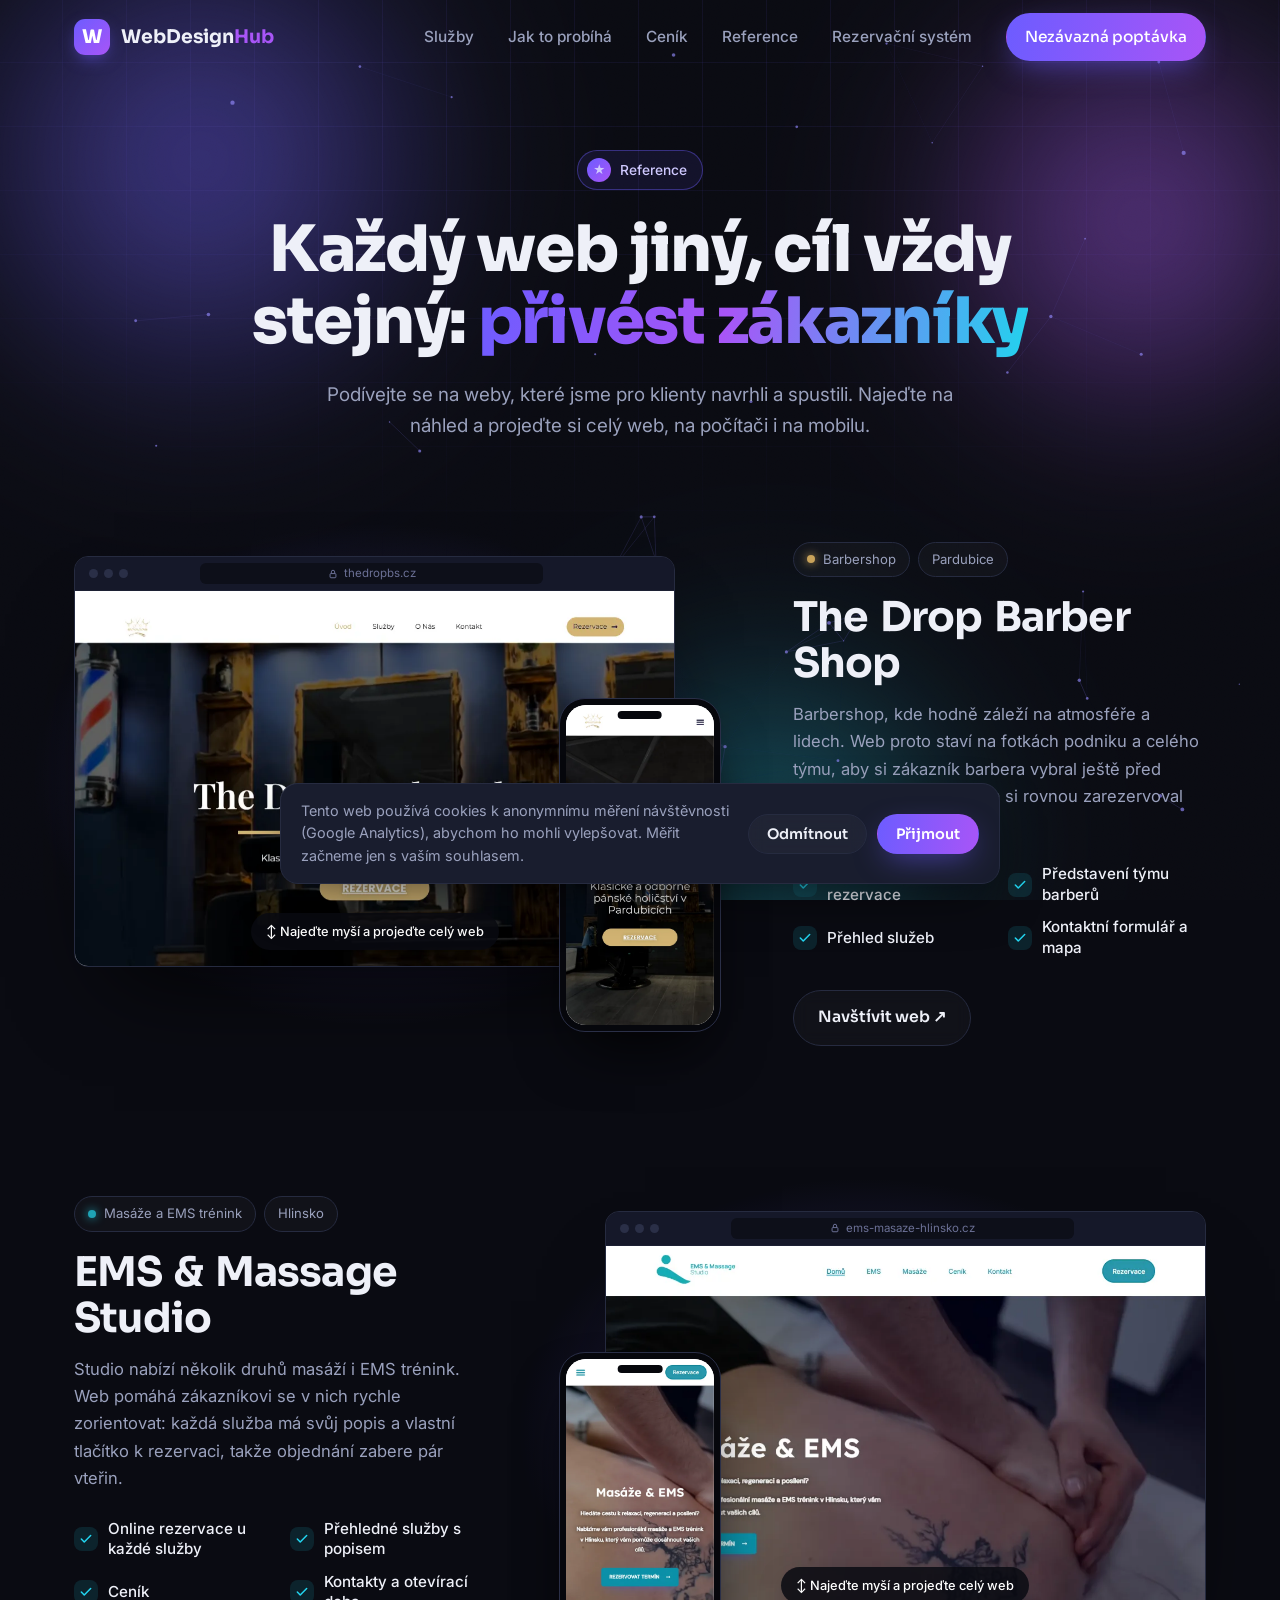
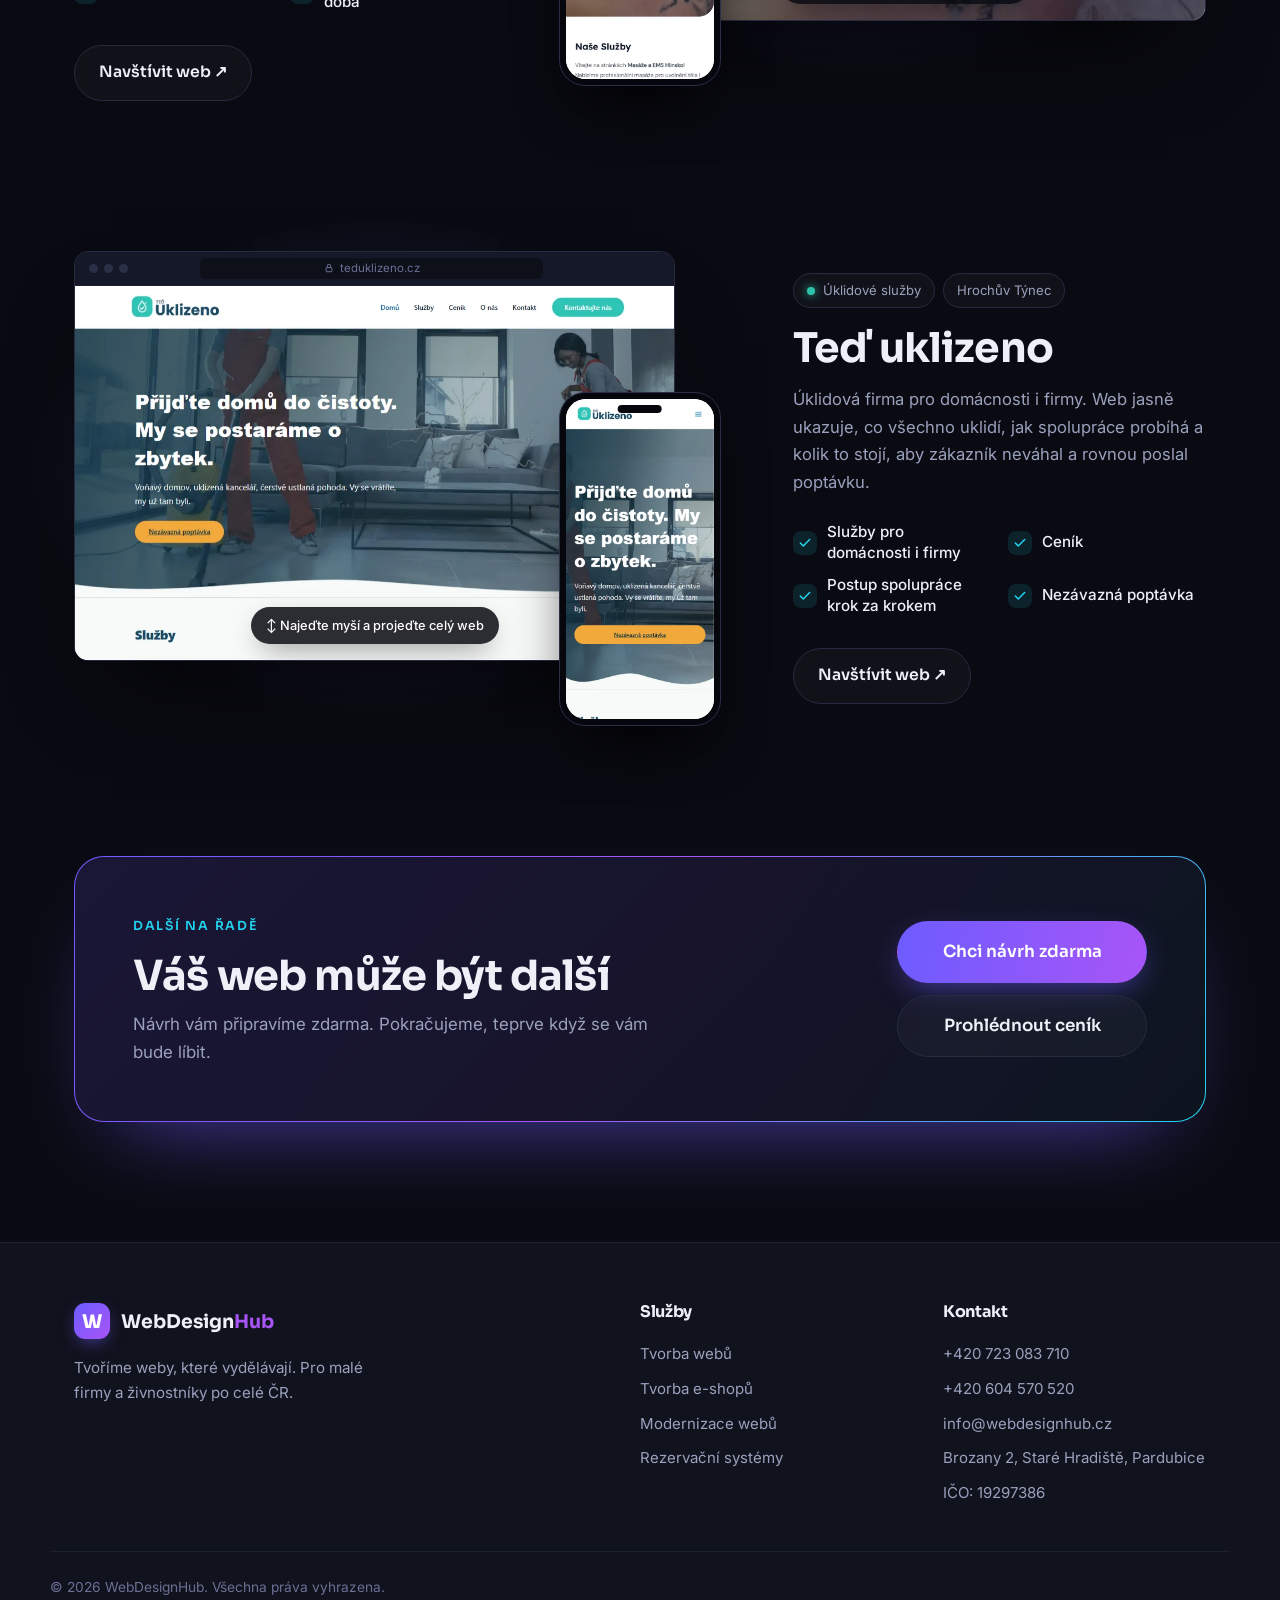
==== reference.html @ 59ace0f0 "Reference: nova podstranka s weby v ramecku notebooku a mobilu - reference.html: kazdy web v ramecku" ====
<!DOCTYPE html>
<html lang="cs">
<head>
  <meta charset="UTF-8" />
  <meta name="viewport" content="width=device-width, initial-scale=1.0" />

  <!-- Google Consent Mode v2 (výchozí: odmítnuto) + GA4 -->
  <script>
    window.dataLayer = window.dataLayer || [];
    function gtag(){dataLayer.push(arguments);}
    gtag('consent', 'default', {
      'ad_storage': 'denied',
      'ad_user_data': 'denied',
      'ad_personalization': 'denied',
      'analytics_storage': 'denied',
      'wait_for_update': 500
    });
    // obnovit dřívější souhlas z tohoto prohlížeče
    try {
      if (localStorage.getItem('wdh_consent') === 'granted') {
        gtag('consent', 'update', {
          'ad_storage': 'granted', 'ad_user_data': 'granted',
          'ad_personalization': 'granted', 'analytics_storage': 'granted'
        });
      }
    } catch (e) {}
  </script>
  <script async src="https://www.googletagmanager.com/gtag/js?id=G-8NW5BPCKP9"></script>
  <script>
    gtag('js', new Date());
    gtag('config', 'G-8NW5BPCKP9');
  </script>

  <title>Reference — weby, které jsme vytvořili | WebDesignHub</title>
  <meta name="description" content="Prohlédněte si weby, které jsme navrhli pro naše klienty: barbershop, masážní studio i úklidovou firmu. Projeďte si každý web celý, na počítači i na mobilu." />
  <link rel="canonical" href="https://webdesignhub.cz/reference.html" />
  <meta name="robots" content="index, follow, max-image-preview:large, max-snippet:-1" />
  <meta name="author" content="WebDesignHub" />
  <meta name="theme-color" content="#6d5cff" />

  <!-- Open Graph -->
  <meta property="og:type" content="website" />
  <meta property="og:locale" content="cs_CZ" />
  <meta property="og:site_name" content="WebDesignHub" />
  <meta property="og:title" content="Reference WebDesignHub — weby, které přivádějí zákazníky" />
  <meta property="og:description" content="Prohlédněte si weby, které jsme navrhli pro naše klienty. Každý web jiný, cíl vždy stejný: přivést zákazníky." />
  <meta property="og:url" content="https://webdesignhub.cz/reference.html" />
  <meta property="og:image" content="https://webdesignhub.cz/og-image.jpg" />
  <meta property="og:image:width" content="1200" />
  <meta property="og:image:height" content="630" />
  <meta property="og:image:alt" content="WebDesignHub — reference" />

  <!-- Twitter/X card -->
  <meta name="twitter:card" content="summary_large_image" />
  <meta name="twitter:title" content="Reference WebDesignHub — weby, které přivádějí zákazníky" />
  <meta name="twitter:description" content="Prohlédněte si weby, které jsme navrhli pro naše klienty." />
  <meta name="twitter:image" content="https://webdesignhub.cz/og-image.jpg" />

  <link rel="icon" href="favicon.ico" sizes="any" />
  <link rel="icon" href="favicon.svg" type="image/svg+xml" />
  <link rel="icon" type="image/png" sizes="48x48" href="favicon-48.png" />
  <link rel="icon" type="image/png" sizes="96x96" href="favicon-96.png" />
  <link rel="apple-touch-icon" href="apple-touch-icon.png" />
  <link rel="preconnect" href="https://fonts.googleapis.com" />
  <link rel="preconnect" href="https://fonts.gstatic.com" crossorigin />
  <link href="https://fonts.googleapis.com/css2?family=Sora:wght@400;500;600;700;800&family=Inter:wght@400;500;600&display=swap" rel="stylesheet" />
  <link rel="stylesheet" href="assets/style.css?v=auto" />
  <link rel="stylesheet" href="assets/reference.css?v=auto" />

  <!-- Strukturovaná data: drobečky -->
  <script type="application/ld+json">
  {
    "@context": "https://schema.org",
    "@type": "BreadcrumbList",
    "itemListElement": [
      { "@type": "ListItem", "position": 1, "name": "Úvod", "item": "https://webdesignhub.cz/" },
      { "@type": "ListItem", "position": 2, "name": "Reference", "item": "https://webdesignhub.cz/reference.html" }
    ]
  }
  </script>
</head>
<body>

  <!-- ===== Animated background ===== -->
  <div class="bg" aria-hidden="true">
    <div class="bg__grid"></div>
    <div class="bg__aurora bg__aurora--1"></div>
    <div class="bg__aurora bg__aurora--2"></div>
    <div class="bg__aurora bg__aurora--3"></div>
    <canvas class="bg__canvas" id="fx"></canvas>
    <div class="bg__noise"></div>
    <div class="bg__spot" id="spot"></div>
  </div>

  <!-- ===== Navigation ===== -->
  <header class="nav" id="nav">
    <div class="container nav__inner">
      <a href="index.html" class="brand">
        <span class="brand__mark">W</span>
        <span class="brand__text">WebDesign<strong>Hub</strong></span>
      </a>
      <nav class="nav__links" id="navLinks">
        <a href="index.html#sluzby">Služby</a>
        <a href="index.html#proces">Jak to probíhá</a>
        <a href="index.html#cenik">Ceník</a>
        <a href="reference.html" aria-current="page">Reference</a>
        <a href="rezervace.html">Rezervační systém</a>
        <a href="index.html#kontakt" class="btn btn--sm btn--primary">Nezávazná poptávka</a>
      </nav>
      <button class="nav__toggle" id="navToggle" aria-label="Menu">
        <span></span><span></span><span></span>
      </button>
    </div>
  </header>

  <!-- ===== Hero ===== -->
  <section class="rf-hero" id="top">
    <div class="container">
      <span class="rf-badge reveal"><span class="rf-badge__ico">★</span> Reference</span>
      <h1 class="reveal">Každý web jiný, cíl vždy stejný: <span class="grad">přivést zákazníky</span></h1>
      <p class="rf-hero__lead reveal">
        Podívejte se na weby, které jsme pro klienty navrhli a spustili. Najeďte na náhled
        a projeďte si celý web, na počítači i na mobilu.
      </p>
    </div>
  </section>

  <!-- ===== Projekty ===== -->
  <div class="container rf-projects">

    <article class="rf-project" id="thedrop" style="--tone:#c9a35a">
      <div class="rf-device reveal">
        <div class="rf-browser">
          <div class="rf-bar" aria-hidden="true"><span class="rf-bar__dots"><i></i><i></i><i></i></span><span class="rf-url"><svg viewBox="0 0 24 24"><rect x="5" y="11" width="14" height="10" rx="2"/><path d="M8 11V7a4 4 0 0 1 8 0v4"/></svg>thedropbs.cz</span><span class="rf-bar__end"></span></div>
          <div class="rf-screen">
            <img src="assets/img/ref/thedrop-desktop.webp" alt="Web The Drop Barber Shop na počítači" width="1080" height="4016" loading="lazy" />
            <span class="rf-hint">↕ Najeďte myší a projeďte celý web</span>
          </div>
        </div>
        <div class="rf-phone">
          <div class="rf-screen"><img src="assets/img/ref/thedrop-mobile.webp" alt="Web The Drop Barber Shop na mobilu" width="488" height="11610" loading="lazy" /></div>
        </div>
      </div>
      <div class="rf-project__text reveal">
        <div class="rf-meta"><span class="rf-tag"><i></i> Barbershop</span><span class="rf-tag">Pardubice</span></div>
        <h2>The Drop Barber Shop</h2>
        <p class="rf-project__desc">Barbershop, kde hodně záleží na atmosféře a lidech. Web proto staví na fotkách podniku a celého týmu, aby si zákazník barbera vybral ještě před návštěvou a jedním klikem si rovnou zarezervoval termín.</p>
        <ul class="rf-feats">
          <li><svg viewBox="0 0 24 24"><path d="M20 6 9 17l-5-5"/></svg> Napojení na online rezervace</li>
          <li><svg viewBox="0 0 24 24"><path d="M20 6 9 17l-5-5"/></svg> Představení týmu barberů</li>
          <li><svg viewBox="0 0 24 24"><path d="M20 6 9 17l-5-5"/></svg> Přehled služeb</li>
          <li><svg viewBox="0 0 24 24"><path d="M20 6 9 17l-5-5"/></svg> Kontaktní formulář a mapa</li>
        </ul>
        <a href="https://thedropbs.cz" target="_blank" rel="noopener" class="btn btn--ghost">Navštívit web ↗</a>
      </div>
    </article>

    <article class="rf-project rf-project--flip" id="ems" style="--tone:#1fa3b5">
      <div class="rf-device reveal">
        <div class="rf-browser">
          <div class="rf-bar" aria-hidden="true"><span class="rf-bar__dots"><i></i><i></i><i></i></span><span class="rf-url"><svg viewBox="0 0 24 24"><rect x="5" y="11" width="14" height="10" rx="2"/><path d="M8 11V7a4 4 0 0 1 8 0v4"/></svg>ems-masaze-hlinsko.cz</span><span class="rf-bar__end"></span></div>
          <div class="rf-screen">
            <img src="assets/img/ref/ems-desktop.webp" alt="Web EMS &amp; Massage Studio na počítači" width="1080" height="3689" loading="lazy" />
            <span class="rf-hint">↕ Najeďte myší a projeďte celý web</span>
          </div>
        </div>
        <div class="rf-phone">
          <div class="rf-screen"><img src="assets/img/ref/ems-mobile.webp" alt="Web EMS &amp; Massage Studio na mobilu" width="488" height="9295" loading="lazy" /></div>
        </div>
      </div>
      <div class="rf-project__text reveal">
        <div class="rf-meta"><span class="rf-tag"><i></i> Masáže a EMS trénink</span><span class="rf-tag">Hlinsko</span></div>
        <h2>EMS &amp; Massage Studio</h2>
        <p class="rf-project__desc">Studio nabízí několik druhů masáží i EMS trénink. Web pomáhá zákazníkovi se v nich rychle zorientovat: každá služba má svůj popis a vlastní tlačítko k rezervaci, takže objednání zabere pár vteřin.</p>
        <ul class="rf-feats">
          <li><svg viewBox="0 0 24 24"><path d="M20 6 9 17l-5-5"/></svg> Online rezervace u každé služby</li>
          <li><svg viewBox="0 0 24 24"><path d="M20 6 9 17l-5-5"/></svg> Přehledné služby s popisem</li>
          <li><svg viewBox="0 0 24 24"><path d="M20 6 9 17l-5-5"/></svg> Ceník</li>
          <li><svg viewBox="0 0 24 24"><path d="M20 6 9 17l-5-5"/></svg> Kontakty a otevírací doba</li>
        </ul>
        <a href="https://ems-masaze-hlinsko.cz" target="_blank" rel="noopener" class="btn btn--ghost">Navštívit web ↗</a>
      </div>
    </article>

    <article class="rf-project" id="teduklizeno" style="--tone:#2cc4a8">
      <div class="rf-device reveal">
        <div class="rf-browser">
          <div class="rf-bar" aria-hidden="true"><span class="rf-bar__dots"><i></i><i></i><i></i></span><span class="rf-url"><svg viewBox="0 0 24 24"><rect x="5" y="11" width="14" height="10" rx="2"/><path d="M8 11V7a4 4 0 0 1 8 0v4"/></svg>teduklizeno.cz</span><span class="rf-bar__end"></span></div>
          <div class="rf-screen">
            <img src="assets/img/ref/teduklizeno-desktop.webp" alt="Web Teď uklizeno na počítači" width="1080" height="2074" loading="lazy" />
            <span class="rf-hint">↕ Najeďte myší a projeďte celý web</span>
          </div>
        </div>
        <div class="rf-phone">
          <div class="rf-screen"><img src="assets/img/ref/teduklizeno-mobile.webp" alt="Web Teď uklizeno na mobilu" width="488" height="5638" loading="lazy" /></div>
        </div>
      </div>
      <div class="rf-project__text reveal">
        <div class="rf-meta"><span class="rf-tag"><i></i> Úklidové služby</span><span class="rf-tag">Hrochův Týnec</span></div>
        <h2>Teď uklizeno</h2>
        <p class="rf-project__desc">Úklidová firma pro domácnosti i firmy. Web jasně ukazuje, co všechno uklidí, jak spolupráce probíhá a kolik to stojí, aby zákazník neváhal a rovnou poslal poptávku.</p>
        <ul class="rf-feats">
          <li><svg viewBox="0 0 24 24"><path d="M20 6 9 17l-5-5"/></svg> Služby pro domácnosti i firmy</li>
          <li><svg viewBox="0 0 24 24"><path d="M20 6 9 17l-5-5"/></svg> Ceník</li>
          <li><svg viewBox="0 0 24 24"><path d="M20 6 9 17l-5-5"/></svg> Postup spolupráce krok za krokem</li>
          <li><svg viewBox="0 0 24 24"><path d="M20 6 9 17l-5-5"/></svg> Nezávazná poptávka</li>
        </ul>
        <a href="https://teduklizeno.cz" target="_blank" rel="noopener" class="btn btn--ghost">Navštívit web ↗</a>
      </div>
    </article>

  </div>

  <!-- ===== Závěrečná výzva ===== -->
  <section class="rf-cta" id="kontakt">
    <div class="container">
      <div class="rf-cta__box reveal">
        <div>
          <span class="eyebrow">Další na řadě</span>
          <h2>Váš web může být další</h2>
          <p>Návrh vám připravíme zdarma. Pokračujeme, teprve když se vám bude líbit.</p>
        </div>
        <div class="rf-cta__btns">
          <a href="index.html#kontakt" class="btn btn--primary btn--lg">Chci návrh zdarma</a>
          <a href="index.html#cenik" class="btn btn--ghost btn--lg">Prohlédnout ceník</a>
        </div>
      </div>
    </div>
  </section>

  <!-- ===== Footer ===== -->
  <footer class="footer">
    <div class="container footer__inner">
      <div class="footer__brand">
        <a href="index.html" class="brand"><span class="brand__mark">W</span><span class="brand__text">WebDesign<strong>Hub</strong></span></a>
        <p>Tvoříme weby, které vydělávají. Pro malé firmy a živnostníky po celé ČR.</p>
      </div>
      <div class="footer__col">
        <h4>Služby</h4>
        <a href="index.html#sluzby">Tvorba webů</a>
        <a href="index.html#sluzby">Tvorba e-shopů</a>
        <a href="index.html#sluzby">Modernizace webů</a>
        <a href="rezervace.html">Rezervační systémy</a>
      </div>
      <div class="footer__col">
        <h4>Kontakt</h4>
        <a href="tel:+420723083710">+420 723 083 710</a>
        <a href="tel:+420604570520">+420 604 570 520</a>
        <a href="mailto:info@webdesignhub.cz">info@webdesignhub.cz</a>
        <a>Brozany 2, Staré Hradiště, Pardubice</a>
        <a>IČO: 19297386</a>
      </div>
    </div>
    <div class="container footer__bottom">
      <p>© <span id="year">2026</span> WebDesignHub. Všechna práva vyhrazena.</p>
    </div>
  </footer>

  <!-- ===== Cookie lišta (souhlas s měřením) ===== -->
  <div class="cookie" id="cookie" role="dialog" aria-label="Souhlas s cookies" hidden>
    <p class="cookie__text">Tento web používá cookies k anonymnímu měření návštěvnosti (Google Analytics), abychom ho mohli vylepšovat. Měřit začneme jen s vaším souhlasem.</p>
    <div class="cookie__btns">
      <button type="button" class="btn btn--ghost btn--sm" id="cookieDecline">Odmítnout</button>
      <button type="button" class="btn btn--primary btn--sm" id="cookieAccept">Přijmout</button>
    </div>
  </div>

  <script src="assets/main.js?v=auto"></script>
  <script src="assets/reference.js?v=auto"></script>
</body>
</html>
---- assets/style.css ----
/* ===== Design tokens ===== */
:root{
  --bg:        #0a0b12;
  --bg-2:      #10121d;
  --surface:   #14172480;
  --surface-2: #191d2e;
  --line:      #262b40;
  --line-soft: #1c2033;
  --text:      #eef0f8;
  --muted:     #9aa1bd;
  --faint:     #6b7095;
  --brand:     #6d5cff;
  --brand-2:   #a855f7;
  --accent:    #22d3ee;
  --glow:      #6d5cff;
  --radius:    18px;
  --radius-lg: 26px;
  --maxw:      1180px;
  --ease:      cubic-bezier(.22,.61,.36,1);
}

*,*::before,*::after{ box-sizing:border-box; margin:0; padding:0; }

html{ scroll-behavior:smooth; -webkit-text-size-adjust:100%; }

body{
  font-family:'Inter',system-ui,sans-serif;
  background:var(--bg);
  color:var(--text);
  line-height:1.65;
  overflow-x:hidden;
  -webkit-font-smoothing:antialiased;
}

/* ===== Animated background system ===== */
/* isolate + own GPU layer so scrolling content never forces the fixed bg
   (with its blends/blurs) to repaint — this is what keeps scroll smooth */
.bg{ position:fixed; inset:0; z-index:-1; overflow:hidden; pointer-events:none; background:var(--bg);
  isolation:isolate; transform:translateZ(0); will-change:transform; contain:strict; }
.bg > *{ position:absolute; }

/* perspective grid */
.bg__grid{
  inset:-2px;
  background-image:
    linear-gradient(rgba(109,92,255,.08) 1px, transparent 1px),
    linear-gradient(90deg, rgba(109,92,255,.08) 1px, transparent 1px);
  background-size:64px 64px;
  -webkit-mask-image:radial-gradient(120% 90% at 50% 0%, #000 20%, transparent 72%);
  mask-image:radial-gradient(120% 90% at 50% 0%, #000 20%, transparent 72%);
  /* mřížka staticky kvůli výkonu (animace background-position sekala) */
}
@keyframes gridPan{ to{ background-position:64px 64px, 64px 64px; } }

/* drifting aurora blobs */
.bg__aurora{ border-radius:50%; filter:blur(70px); opacity:.55; mix-blend-mode:screen; will-change:transform; }
.bg__aurora--1{ width:640px; height:640px; top:-160px; left:-120px;
  background:radial-gradient(circle, #6d5cff, transparent 65%); }
.bg__aurora--2{ width:560px; height:560px; top:-60px; right:-140px;
  background:radial-gradient(circle, #a855f7, transparent 65%); }
.bg__aurora--3{ width:520px; height:520px; bottom:-200px; left:40%;
  background:radial-gradient(circle, #22d3ee, transparent 65%); opacity:.4; }
@keyframes drift1{ 50%{ transform:translate(140px,90px) scale(1.15); } }
@keyframes drift2{ 50%{ transform:translate(-120px,120px) scale(1.1); } }
@keyframes drift3{ 50%{ transform:translate(80px,-90px) scale(1.2); } }

/* particle canvas */
.bg__canvas{ inset:0; width:100%; height:100%; opacity:.9; }

/* film grain */
.bg__noise{ inset:0; opacity:.04; mix-blend-mode:overlay;
  background-image:url("data:image/svg+xml,%3Csvg xmlns='http://www.w3.org/2000/svg' width='140' height='140'%3E%3Cfilter id='n'%3E%3CfeTurbulence type='fractalNoise' baseFrequency='.85' numOctaves='2'/%3E%3C/filter%3E%3Crect width='100%25' height='100%25' filter='url(%23n)'/%3E%3C/svg%3E"); }

/* cursor spotlight */
.bg__spot{ top:0; left:0; width:520px; height:520px; margin:-260px 0 0 -260px; border-radius:50%;
  background:radial-gradient(circle, rgba(109,92,255,.16), transparent 60%);
  transform:translate(-100vw,-100vh); transition:opacity .4s; opacity:0; }

.container{ width:100%; max-width:var(--maxw); margin-inline:auto; padding-inline:24px; }

h1,h2,h3,h4{ font-family:'Sora',sans-serif; line-height:1.12; letter-spacing:-.02em; font-weight:700; }

a{ color:inherit; text-decoration:none; }

.grad{
  background:linear-gradient(100deg,var(--brand) 0%,var(--brand-2) 45%,var(--accent) 100%);
  -webkit-background-clip:text; background-clip:text; color:transparent;
}

.eyebrow{
  display:inline-block; font-family:'Sora',sans-serif; font-weight:600;
  font-size:.78rem; letter-spacing:.14em; text-transform:uppercase;
  color:var(--accent); margin-bottom:16px;
}

/* ===== Buttons ===== */
.btn{
  --pad:14px 24px;
  display:inline-flex; align-items:center; justify-content:center; gap:8px;
  font-family:'Sora',sans-serif; font-weight:600; font-size:.98rem;
  padding:var(--pad); border-radius:999px; border:1px solid transparent;
  cursor:pointer; transition:transform .25s var(--ease), box-shadow .25s var(--ease), background .25s, border-color .25s;
  white-space:nowrap;
}
.btn--sm{ --pad:10px 18px; font-size:.9rem; }
.btn--lg{ --pad:16px 30px; font-size:1.05rem; }
.btn--block{ display:flex; width:100%; }
.btn--primary{
  color:#fff;
  background:linear-gradient(100deg,var(--brand),var(--brand-2));
  box-shadow:0 10px 30px -8px rgba(109,92,255,.6);
}
.btn--primary:hover{ transform:translateY(-2px); box-shadow:0 16px 40px -8px rgba(109,92,255,.75); }
.btn--ghost{
  color:var(--text); background:rgba(255,255,255,.03); border-color:var(--line);
  backdrop-filter:blur(8px);
}
.btn--ghost:hover{ border-color:var(--brand); transform:translateY(-2px); background:rgba(109,92,255,.08); }

/* ===== Navigation ===== */
.nav{
  position:fixed; inset:0 0 auto 0; z-index:50;
  transition:background .3s, border-color .3s, backdrop-filter .3s;
  border-bottom:1px solid transparent;
}
.nav.is-scrolled{
  background:rgba(10,11,18,.72);
  backdrop-filter:blur(14px) saturate(140%);
  border-bottom-color:var(--line-soft);
}
.nav__inner{ display:flex; align-items:center; justify-content:space-between; height:74px; }
.brand{ display:flex; align-items:center; gap:11px; font-family:'Sora',sans-serif; font-weight:700; font-size:1.18rem; }
.brand__mark{
  display:grid; place-items:center; width:36px; height:36px; border-radius:11px;
  background:linear-gradient(135deg,var(--brand),var(--brand-2));
  color:#fff; font-weight:800; box-shadow:0 6px 18px -6px rgba(109,92,255,.8);
}
.brand__text strong{ color:var(--brand-2); }
.nav__links{ display:flex; align-items:center; gap:34px; }
.nav__links a{ font-size:.96rem; color:var(--muted); font-weight:500; transition:color .2s; }
.nav__links a:hover{ color:var(--text); }
.nav__links a.btn{ color:#fff; }
.nav__toggle{ display:none; flex-direction:column; gap:5px; background:none; border:0; cursor:pointer; padding:8px; }
.nav__toggle span{ width:26px; height:2px; background:var(--text); border-radius:2px; transition:.3s; }

/* ===== Hero ===== */
.hero{ position:relative; padding:150px 0 60px; overflow:hidden; }
.hero__glow{
  position:absolute; top:-20%; left:50%; translate:-50% 0;
  width:900px; height:600px; pointer-events:none;
  background:radial-gradient(circle,rgba(109,92,255,.28),transparent 62%);
  filter:blur(20px);
}
/* hero background photo */
.hero__photo{ position:absolute; inset:0; z-index:0; pointer-events:none;
  background:
    radial-gradient(100% 82% at 50% 22%, rgba(10,11,18,.32), transparent 68%),
    linear-gradient(180deg, rgba(10,11,18,.5) 0%, rgba(10,11,18,.72) 55%, var(--bg) 100%),
    url('img/abstract1.jpg') center/cover no-repeat;
  -webkit-mask-image:linear-gradient(180deg,#000 78%,transparent 100%);
  mask-image:linear-gradient(180deg,#000 78%,transparent 100%);
}

.hero__inner{ position:relative; text-align:center; max-width:900px; z-index:2; will-change:transform; }

/* floating geometric shapes */
.hero__shapes{ position:absolute; inset:0; z-index:1; pointer-events:none; }
.shape{ position:absolute; display:block; will-change:transform; }
.shape--ring{ top:20%; left:9%; width:120px; height:120px; border-radius:50%; border:1.5px solid rgba(109,92,255,.5); box-shadow:0 0 40px rgba(109,92,255,.25) inset; animation:float 9s ease-in-out infinite; }
.shape--orb{ top:60%; left:15%; width:74px; height:74px; border-radius:50%; background:linear-gradient(135deg,#6d5cff,#a855f7); box-shadow:0 20px 50px -10px rgba(109,92,255,.7); animation:float 11s ease-in-out infinite reverse; }
.shape--tri{ top:24%; right:11%; width:0; height:0; border-left:34px solid transparent; border-right:34px solid transparent; border-bottom:58px solid rgba(34,211,238,.4); filter:drop-shadow(0 10px 24px rgba(34,211,238,.35)); animation:spin 18s linear infinite; }
.shape--dot{ top:68%; right:16%; width:16px; height:16px; border-radius:50%; background:#22d3ee; box-shadow:0 0 24px 4px rgba(34,211,238,.7); animation:float 7s ease-in-out infinite; }
.shape--blur{ top:14%; right:30%; width:150px; height:150px; border-radius:42% 58% 63% 37% / 43% 38% 62% 57%; background:linear-gradient(135deg,rgba(168,85,247,.5),rgba(34,211,238,.35)); filter:blur(6px); animation:morph 16s ease-in-out infinite; }
@keyframes float{ 50%{ transform:translateY(-30px); } }
@keyframes spin{ to{ transform:rotate(360deg); } }
@keyframes morph{
  0%,100%{ border-radius:42% 58% 63% 37% / 43% 38% 62% 57%; transform:translateY(0) rotate(0); }
  50%{ border-radius:63% 37% 38% 62% / 58% 63% 37% 42%; transform:translateY(-24px) rotate(20deg); }
}
.hero__badge{
  display:inline-flex; align-items:center; gap:9px;
  padding:8px 16px; border-radius:999px; border:1px solid var(--line);
  background:rgba(255,255,255,.03); font-size:.86rem; color:var(--muted); margin-bottom:28px;
}
.hero__badge .dot{ width:8px; height:8px; border-radius:50%; background:#22d3ee; box-shadow:0 0 0 0 rgba(34,211,238,.6); animation:pulse 2s infinite; }
@keyframes pulse{ 70%{ box-shadow:0 0 0 8px rgba(34,211,238,0);} 100%{box-shadow:0 0 0 0 rgba(34,211,238,0);} }
.hero__title{ font-size:clamp(2.3rem,5.4vw,4.2rem); font-weight:800; margin-bottom:24px; }
.hero__lead{ font-size:clamp(1.05rem,1.6vw,1.28rem); color:var(--muted); max-width:640px; margin:0 auto 36px; }
.hero__cta{ display:flex; gap:14px; justify-content:center; flex-wrap:wrap; margin-bottom:34px; }
.hero__points{ display:flex; gap:26px; justify-content:center; flex-wrap:wrap; list-style:none; }
.hero__points li{ display:flex; align-items:center; gap:9px; color:var(--muted); font-size:.96rem; }
.hero__points svg{ width:19px; height:19px; fill:none; stroke:#22d3ee; stroke-width:2.4; stroke-linecap:round; stroke-linejoin:round; }

/* marquee */
.marquee{ margin-top:66px; border-block:1px solid var(--line-soft); overflow:hidden; padding:16px 0; -webkit-mask-image:linear-gradient(90deg,transparent,#000 10%,#000 90%,transparent); mask-image:linear-gradient(90deg,transparent,#000 10%,#000 90%,transparent); }
.marquee__track{ display:flex; width:max-content; animation:scroll 100s linear infinite; }
.marquee__track span{ font-family:'Sora',sans-serif; font-weight:600; font-size:1.15rem; color:var(--faint); margin-right:34px; }
.marquee__track span:nth-child(even){ color:var(--brand-2); }
@keyframes scroll{ to{ transform:translateX(-50%);} }

/* ===== Stats ===== */
.stats{ padding:56px 0; }
.stats__grid{ display:grid; grid-template-columns:repeat(4,1fr); gap:22px; }
.stat{ position:relative; text-align:center; padding:32px 18px 28px; border:1px solid var(--line); border-radius:var(--radius); background:linear-gradient(180deg, rgba(109,92,255,.07), rgba(20,23,36,.45)); overflow:hidden; transition:transform .35s var(--ease), border-color .35s, box-shadow .35s; }
.stat::before{ content:""; position:absolute; inset:0 0 auto 0; height:4px; background:linear-gradient(90deg, var(--brand), var(--brand-2), var(--accent)); box-shadow:0 0 16px rgba(109,92,255,.55); }
.stat:hover{ transform:translateY(-5px); border-color:rgba(109,92,255,.5); box-shadow:0 22px 45px -24px rgba(109,92,255,.6); }
.stat__num{ font-family:'Sora',sans-serif; font-weight:800; font-size:clamp(2rem,3.4vw,2.8rem); line-height:1.08; white-space:nowrap; background:linear-gradient(120deg,#fff,#b9c0e8); -webkit-background-clip:text; background-clip:text; color:transparent; }
.stat__num--word{ font-size:clamp(1.4rem,2.4vw,2.1rem); white-space:nowrap; }
.stat p{ color:var(--text); font-weight:500; font-size:.95rem; margin-top:8px; }

/* ===== Sections ===== */
.section{ padding:100px 0; }
.section--alt{ background:linear-gradient(180deg,var(--bg-2),transparent 40%); border-block:1px solid var(--line-soft); }

/* subtle code-photo texture behind the process section */
#proces{ position:relative; overflow:hidden; }
#proces > .container{ position:relative; z-index:1; }
#proces::before{ content:""; position:absolute; inset:0; z-index:0;
  background:
    linear-gradient(180deg, rgba(10,11,18,.93) 0%, rgba(16,18,29,.88) 50%, rgba(10,11,18,.95) 100%),
    url('img/desk3.jpg') center/cover no-repeat;
  -webkit-mask-image:linear-gradient(180deg,transparent,#000 18%,#000 82%,transparent);
  mask-image:linear-gradient(180deg,transparent,#000 18%,#000 82%,transparent);
}
.section__head{ max-width:660px; margin:0 auto 60px; text-align:center; }
.section__head h2{ font-size:clamp(1.9rem,3.6vw,2.9rem); margin-bottom:16px; }
.section__sub{ color:var(--muted); font-size:1.08rem; }

/* ===== Services cards ===== */
.cards{ display:grid; grid-template-columns:repeat(3,1fr); gap:22px; }
.card{
  position:relative; padding:34px 28px; border-radius:var(--radius);
  border:1px solid var(--line); background:rgba(20,23,36,.9);
  overflow:hidden;
  transition:transform .35s var(--ease), border-color .35s;
}
.card::after{ content:""; position:absolute; inset:0; border-radius:inherit; padding:1px; background:linear-gradient(130deg,var(--brand),transparent 40%); -webkit-mask:linear-gradient(#000 0 0) content-box,linear-gradient(#000 0 0); -webkit-mask-composite:xor; mask-composite:exclude; opacity:0; transition:opacity .35s; }
.card:hover{ transform:translateY(-6px); border-color:transparent; }
.card:hover::after{ opacity:1; }
.card__icon{ width:56px; height:56px; display:grid; place-items:center; font-size:1.7rem; border-radius:14px; background:linear-gradient(135deg,rgba(109,92,255,.18),rgba(168,85,247,.12)); border:1px solid var(--line); margin-bottom:20px; }
.card h3{ font-size:1.25rem; margin-bottom:10px; }
.card p{ color:var(--muted); font-size:.98rem; }

/* ===== Process steps ===== */
.steps{ display:grid; grid-template-columns:repeat(4,1fr); gap:22px; counter-reset:step; }
.step{ position:relative; padding:32px 24px; border-radius:var(--radius); border:1px solid var(--line-soft); background:var(--surface); }
.step__n{ font-family:'Sora',sans-serif; font-weight:800; font-size:2.6rem; background:linear-gradient(120deg,var(--brand),var(--brand-2)); -webkit-background-clip:text; background-clip:text; color:transparent; display:block; margin-bottom:12px; }
.step h3{ font-size:1.14rem; margin-bottom:8px; }
.step p{ color:var(--muted); font-size:.95rem; }

/* ===== Pricing ===== */
/* billing toggle (měsíčně / ročně) */
.billing{ display:flex; justify-content:center; margin-bottom:36px; }
.billing__toggle{ display:inline-flex; gap:4px; padding:5px; border-radius:999px; border:1px solid var(--line); background:var(--surface); backdrop-filter:blur(8px); }
.billing__opt{ display:inline-flex; align-items:center; gap:8px; padding:10px 22px; border:0; border-radius:999px; background:transparent; color:var(--muted); font-family:'Sora',sans-serif; font-weight:600; font-size:.95rem; cursor:pointer; transition:background .25s var(--ease), color .25s; }
.billing__opt.is-active{ color:#fff; background:linear-gradient(100deg,var(--brand),var(--brand-2)); box-shadow:0 8px 22px -10px rgba(109,92,255,.8); }
.billing__save{ font-family:'Inter',sans-serif; font-weight:600; font-size:.72rem; padding:3px 9px; border-radius:999px; background:rgba(34,211,238,.16); color:var(--accent); white-space:nowrap; }
.billing__opt.is-active .billing__save{ background:rgba(255,255,255,.22); color:#fff; }

/* billing poznámka pod cenou (účtováno měsíčně / ročně) */
.plan__bill{ color:var(--faint); font-size:.82rem; margin:-16px 0 20px; }

/* poznámka pod ceníkem */
.pricing__note{ max-width:780px; margin:32px auto 0; text-align:center; color:var(--muted); font-size:.92rem; line-height:1.65; }
.pricing__note strong{ color:var(--text); }

.pricing{ display:grid; grid-template-columns:repeat(4,1fr); gap:18px; align-items:stretch; }
.plan{ position:relative; display:flex; flex-direction:column; padding:34px 24px; border-radius:var(--radius-lg); border:1px solid var(--line); background:rgba(20,23,36,.9); transition:transform .35s var(--ease); }
.plan:hover{ transform:translateY(-6px); }
.plan--featured{ border-color:transparent; background:linear-gradient(180deg,rgba(109,92,255,.14),rgba(20,23,36,.6)); box-shadow:0 24px 60px -22px rgba(109,92,255,.55); }
.plan--featured::before{ content:""; position:absolute; inset:0; border-radius:inherit; padding:1.4px; pointer-events:none; background:linear-gradient(135deg,var(--brand),var(--brand-2),var(--accent)); -webkit-mask:linear-gradient(#000 0 0) content-box,linear-gradient(#000 0 0); -webkit-mask-composite:xor; mask-composite:exclude; }
.plan__tag{ position:absolute; top:-13px; left:50%; translate:-50% 0; padding:6px 16px; border-radius:999px; font-family:'Sora',sans-serif; font-weight:600; font-size:.78rem; color:#fff; background:linear-gradient(100deg,var(--brand),var(--brand-2)); box-shadow:0 8px 22px -8px rgba(109,92,255,.8); }
.plan__name{ font-size:1.35rem; margin-bottom:8px; }
.plan__desc{ color:var(--muted); font-size:.95rem; min-height:44px; margin-bottom:20px; }
.plan__price{ font-family:'Sora',sans-serif; font-weight:800; font-size:2.25rem; margin-bottom:24px; line-height:1; }
.plan__price--custom{ font-size:1.7rem; }
.plan__from{ font-size:.9rem; font-weight:500; color:var(--muted); font-family:'Inter',sans-serif; }
.plan__cur{ font-size:1.3rem; color:var(--muted); }
.plan__per{ font-size:.9rem; font-weight:500; color:var(--muted); font-family:'Inter',sans-serif; margin-left:2px; }
.plan .btn{ text-transform:uppercase; letter-spacing:.04em; margin-top:auto; }
.plan__list{ list-style:none; margin-bottom:28px; display:grid; gap:12px; }
.plan__list li{ position:relative; padding-left:30px; color:var(--muted); font-size:.96rem; }
.plan__list li::before{ content:""; position:absolute; left:0; top:3px; width:18px; height:18px; border-radius:50%; background:radial-gradient(circle at 50% 50%,var(--brand-2),var(--brand)); -webkit-mask:url("data:image/svg+xml,%3Csvg xmlns='http://www.w3.org/2000/svg' viewBox='0 0 24 24'%3E%3Cpath fill='none' stroke='%23000' stroke-width='3.4' stroke-linecap='round' stroke-linejoin='round' d='M20 6 9 17l-5-5'/%3E%3C/svg%3E") center/13px no-repeat; mask:url("data:image/svg+xml,%3Csvg xmlns='http://www.w3.org/2000/svg' viewBox='0 0 24 24'%3E%3Cpath fill='none' stroke='%23000' stroke-width='3.4' stroke-linecap='round' stroke-linejoin='round' d='M20 6 9 17l-5-5'/%3E%3C/svg%3E") center/13px no-repeat; }

/* ===== References ===== */
.refs{ display:grid; grid-template-columns:repeat(3,1fr); gap:24px; margin-bottom:56px; }
.ref{ border-radius:var(--radius); overflow:hidden; border:1px solid var(--line-soft); background:var(--surface); transition:transform .35s var(--ease), border-color .35s; display:block; }
.ref:hover{ transform:translateY(-6px); border-color:var(--brand); }
.ref__thumb{ aspect-ratio:16/10; display:grid; place-items:center; color:rgba(255,255,255,.5); font-size:.86rem; font-family:'Sora',sans-serif; position:relative; overflow:hidden; }
.ref__thumb img{ grid-area:1/1; width:100%; height:100%; object-fit:cover; object-position:top center; display:block; transition:transform .5s var(--ease); }
.ref:hover .ref__thumb img{ transform:scale(1.05); }
.ref__thumb::after{ content:""; position:absolute; inset:0; background:linear-gradient(180deg,transparent,rgba(10,11,18,.35)); }
.ref__thumb--1{ background:linear-gradient(135deg,#6d5cff,#a855f7); }
.ref__thumb--2{ background:linear-gradient(135deg,#22d3ee,#3b82f6); }
.ref__thumb--3{ background:linear-gradient(135deg,#a855f7,#ec4899); }
.ref__body{ padding:20px 22px; }
.ref__body h3{ font-size:1.14rem; margin-bottom:4px; }
.ref__body p{ color:var(--muted); font-size:.9rem; }
.refs-cta{ text-align:center; margin-top:8px; }

/* ===== Reference — velké klikací náhledy (reference.html) ===== */
.page-hero{ padding:150px 0 6px; text-align:center; }
.page-hero .eyebrow{ display:inline-block; margin-bottom:14px; }
.page-hero h1{ font-size:clamp(2.1rem,5vw,3.2rem); margin-bottom:14px; }
.page-hero p{ color:var(--muted); max-width:640px; margin:0 auto; font-size:1.05rem; }
.shots{ display:grid; gap:44px; max-width:1060px; margin:56px auto 28px; }
.shot{ position:relative; display:block; border-radius:var(--radius-lg); overflow:hidden; border:1px solid var(--line); box-shadow:0 30px 70px -30px rgba(0,0,0,.75); transition:transform .35s var(--ease), border-color .35s; }
.shot:hover{ transform:translateY(-6px); border-color:var(--brand); }
.shot img{ width:100%; display:block; }
.shot__label{ position:absolute; left:0; right:0; bottom:0; display:flex; justify-content:space-between; align-items:center; gap:12px; padding:18px 22px; background:linear-gradient(0deg,rgba(10,11,18,.92),rgba(10,11,18,.35) 60%,transparent); font-family:'Sora',sans-serif; }
.shot__label b{ font-size:1.12rem; color:#fff; }
.shot__label span{ color:var(--brand-2); font-size:.88rem; white-space:nowrap; }
@media (max-width:820px){
  .page-hero{ padding:120px 0 0; }
  .shots{ gap:26px; }
  .shot__label{ padding:14px 16px; }
  .shot__label b{ font-size:1rem; }
}
.quote{ max-width:820px; margin:0 auto; text-align:center; padding:0 20px; }
.quote p{ font-family:'Sora',sans-serif; font-weight:600; font-size:clamp(1.3rem,2.6vw,1.9rem); line-height:1.4; margin-bottom:20px; }
.quote footer{ color:var(--accent); font-size:.98rem; }

/* ===== CTA / Contact ===== */
.cta{ position:relative; padding:100px 0; overflow:hidden; border-top:1px solid var(--line-soft); }
.cta__glow{ position:absolute; bottom:-40%; left:20%; width:700px; height:600px; background:radial-gradient(circle,rgba(168,85,247,.22),transparent 62%); filter:blur(20px); pointer-events:none; }
.cta__inner{ position:relative; display:grid; grid-template-columns:1fr 1fr; gap:56px; align-items:center; }
.cta__text h2{ font-size:clamp(1.9rem,3.6vw,2.8rem); margin-bottom:16px; }
.cta__text p{ color:var(--muted); font-size:1.08rem; margin-bottom:30px; }
.contact{ list-style:none; display:grid; gap:14px; }
.contact li{ display:flex; align-items:baseline; gap:16px; }
.contact li span{ min-width:74px; font-size:.8rem; text-transform:uppercase; letter-spacing:.1em; color:var(--faint); }
.contact li a{ color:var(--text); font-weight:500; transition:color .2s; }
.contact li a[href]:hover{ color:var(--brand-2); }

.form{ background:var(--surface-2); border:1px solid var(--line); border-radius:var(--radius-lg); padding:34px; display:grid; gap:18px; }
.field{ display:grid; gap:7px; }
.field label{ font-size:.88rem; color:var(--muted); font-weight:500; }
.field input,.field textarea{ width:100%; padding:13px 16px; border-radius:12px; border:1px solid var(--line); background:#0e1019; color:var(--text); font-family:inherit; font-size:.98rem; transition:border-color .2s, box-shadow .2s; resize:vertical; }
.field input::placeholder,.field textarea::placeholder{ color:#565c7d; }
.field input:focus,.field textarea:focus{ outline:none; border-color:var(--brand); box-shadow:0 0 0 3px rgba(109,92,255,.18); }
.form__note{ font-size:.8rem; color:var(--faint); text-align:center; }
.form__ok{ text-align:center; color:#34d399; font-weight:600; }

/* ===== Footer ===== */
.footer{ border-top:1px solid var(--line-soft); padding-top:60px; background:var(--bg-2); }
.footer__inner{ display:grid; grid-template-columns:2fr 1fr 1fr; gap:40px; padding-bottom:40px; }
.footer__brand p{ color:var(--muted); font-size:.95rem; margin-top:16px; max-width:320px; }
.footer__col h4{ font-size:1rem; margin-bottom:16px; }
.footer__col a{ display:block; color:var(--muted); font-size:.94rem; padding:5px 0; transition:color .2s; }
.footer__col a[href]:hover{ color:var(--text); }
.footer__bottom{ display:flex; justify-content:space-between; gap:16px; flex-wrap:wrap; padding:24px 0; border-top:1px solid var(--line-soft); color:var(--faint); font-size:.86rem; }

/* ===== Reveal animation ===== */
.reveal{ opacity:0; transform:translateY(28px); transition:opacity .7s var(--ease), transform .7s var(--ease); }
.reveal.is-visible{ opacity:1; transform:none; }
@media (prefers-reduced-motion:reduce){
  .reveal{ opacity:1; transform:none; transition:none; }
  .marquee__track,.hero__badge .dot,.bg__grid,.bg__aurora,.shape{ animation:none; }
  .bg__canvas,.bg__spot{ display:none; }
  html{ scroll-behavior:auto; }
}

/* ===== Responsive ===== */
@media (max-width:960px){
  .cards,.pricing,.steps,.stats__grid,.refs{ grid-template-columns:repeat(2,1fr); }
  .cta__inner{ grid-template-columns:1fr; gap:36px; }
  .footer__inner{ grid-template-columns:1fr 1fr; }
}
@media (max-width:680px){
  .nav__links{
    position:fixed; inset:74px 0 auto 0; flex-direction:column; gap:8px;
    background:rgba(10,11,18,.96); backdrop-filter:blur(14px);
    padding:22px 24px 30px; border-bottom:1px solid var(--line);
    transform:translateY(-140%); transition:transform .35s var(--ease); align-items:stretch;
  }
  .nav__links.is-open{ transform:none; }
  .nav__links a{ padding:10px 0; font-size:1.05rem; }
  .nav__links a.btn{ margin-top:8px; }
  .nav__toggle{ display:flex; }
  .nav__toggle.is-open span:nth-child(1){ transform:translateY(7px) rotate(45deg); }
  .nav__toggle.is-open span:nth-child(2){ opacity:0; }
  .nav__toggle.is-open span:nth-child(3){ transform:translateY(-7px) rotate(-45deg); }
  .hero{ padding-top:118px; }
  .cards,.pricing,.steps,.stats__grid,.refs,.footer__inner{ grid-template-columns:1fr; }
  .section{ padding:72px 0; }
  .plan__desc{ min-height:0; }
}

/* ===== Velké monitory — roztáhnout obsah přes větší část plochy (bod 11) ===== */
@media (min-width:1600px){ :root{ --maxw:1360px; } }
@media (min-width:2000px){ :root{ --maxw:1520px; } }
@media (min-width:2560px){ :root{ --maxw:1720px; } }

/* ===== Cookie lišta ===== */
.cookie{
  position:fixed; left:16px; right:16px; bottom:16px; z-index:120;
  max-width:720px; margin-inline:auto;
  display:flex; align-items:center; gap:18px; flex-wrap:wrap;
  padding:16px 20px;
  background:var(--surface-2); border:1px solid var(--line);
  border-radius:var(--radius);
  box-shadow:0 20px 50px -12px rgba(0,0,0,.6);
  backdrop-filter:blur(10px);
  animation:cookieUp .45s var(--ease) both;
}
.cookie[hidden]{ display:none; }
.cookie__text{ flex:1 1 320px; font-size:.9rem; color:var(--muted); line-height:1.55; }
.cookie__btns{ display:flex; gap:10px; margin-left:auto; }
@keyframes cookieUp{ from{ opacity:0; transform:translateY(20px); } to{ opacity:1; transform:none; } }
@media (max-width:520px){
  .cookie{ flex-direction:column; align-items:stretch; text-align:left; }
  .cookie__btns{ margin-left:0; }
  .cookie__btns .btn{ flex:1; }
}
---- assets/reference.css ----
/* ===== Podstránka: Reference =====
   Vlastní komponenty (prefix rf-), pozadí a barvy přebírá ze style.css */

/* ===== Hero ===== */
.rf-hero{ position:relative; padding:150px 0 10px; text-align:center; overflow:hidden; }
.rf-hero h1{ max-width:920px; margin:0 auto 22px; font-size:clamp(2.2rem,5vw,4rem); font-weight:800; }
.rf-hero__lead{ max-width:640px; margin:0 auto; color:var(--muted); font-size:clamp(1.02rem,1.5vw,1.18rem); }
.rf-badge{ display:inline-flex; align-items:center; gap:9px; padding:7px 15px 7px 9px; margin-bottom:24px;
  border-radius:999px; border:1px solid rgba(109,92,255,.4); background:rgba(109,92,255,.1);
  font-size:.86rem; font-weight:500; color:#cfc9ff; }
.rf-badge__ico{ width:24px; height:24px; display:grid; place-items:center; border-radius:50%;
  background:linear-gradient(135deg,var(--brand),var(--brand-2)); font-size:.75rem; }

/* lišta okna prohlížeče */
.rf-bar{ display:flex; align-items:center; gap:12px; height:34px; padding:0 14px;
  background:#151829; border-bottom:1px solid var(--line-soft); }
.rf-bar__dots{ display:flex; gap:6px; }
.rf-bar__dots i{ width:9px; height:9px; border-radius:50%; background:#2a2f47; }
.rf-url{ display:flex; align-items:center; justify-content:center; gap:6px; flex:1; max-width:60%; height:21px; margin:0 auto;
  border-radius:6px; background:#0d0f19; color:var(--faint); font-size:.72rem; white-space:nowrap; overflow:hidden; }
.rf-url svg{ width:10px; height:10px; flex:none; fill:none; stroke:currentColor; stroke-width:2.4; }
.rf-bar__end{ width:45px; }

/* ===== Projekty ===== */
.rf-projects{ display:grid; gap:150px; padding-block:90px 130px; }
.rf-project{ display:grid; grid-template-columns:1.22fr .78fr; gap:72px; align-items:center; }
.rf-project--flip{ grid-template-columns:.78fr 1.22fr; }
.rf-project--flip .rf-device{ order:2; }

.rf-device{ position:relative; isolation:isolate; padding:0 7% 10% 0; cursor:ns-resize; }
.rf-project--flip .rf-device{ padding:0 0 10% 7%; }
.rf-device::before{ content:""; position:absolute; inset:0 6% 8% 0; z-index:-1; pointer-events:none;
  background:radial-gradient(closest-side, rgba(109,92,255,.33), transparent); transform:scale(1.15); }

.rf-browser{ border-radius:14px; overflow:hidden; border:1px solid var(--line); background:#0f111b;
  box-shadow:0 50px 90px -40px rgba(0,0,0,.85), inset 0 1px 0 rgba(255,255,255,.04); }
.rf-screen{ position:relative; overflow:hidden; aspect-ratio:16/10; background:#fff; }
.rf-screen img{ display:block; width:100%; height:auto; transform:translateY(0);
  transition:transform 1.1s var(--ease); will-change:transform; }
.rf-device:hover .rf-screen img,
.rf-device.is-play .rf-screen img{ transform:translateY(var(--shift,0px));
  transition-duration:var(--dur,6s); transition-timing-function:cubic-bezier(.45,.05,.55,.95); }

.rf-phone{ position:absolute; right:0; bottom:0; z-index:2; width:25%; padding:6px; border-radius:26px;
  background:#06070c; border:1px solid #2a2f47; box-shadow:0 30px 60px -20px rgba(0,0,0,.9); }
.rf-project--flip .rf-phone{ right:auto; left:0; }
.rf-phone::before{ content:""; position:absolute; top:12px; left:50%; z-index:2; width:28%; height:8px;
  border-radius:99px; background:#06070c; transform:translateX(-50%); }
.rf-phone .rf-screen{ aspect-ratio:9/19.5; border-radius:20px; }

.rf-hint{ position:absolute; left:50%; bottom:16px; z-index:2; display:flex; align-items:center; gap:8px; padding:8px 15px;
  border-radius:999px; background:rgba(10,11,18,.86); color:#fff; font-size:.8rem; font-weight:500; white-space:nowrap;
  transform:translateX(-50%); pointer-events:none; transition:opacity .35s; box-shadow:0 10px 30px -10px rgba(0,0,0,.6); }
.rf-device:hover .rf-hint{ opacity:0; }
@media (hover:none){ .rf-hint{ display:none; } }

/* text projektu */
.rf-meta{ display:flex; flex-wrap:wrap; gap:8px; margin-bottom:18px; }
.rf-tag{ display:inline-flex; align-items:center; gap:8px; padding:6px 13px; border-radius:999px;
  border:1px solid var(--line); background:rgba(255,255,255,.03); color:var(--muted); font-size:.82rem; }
.rf-tag i{ width:8px; height:8px; border-radius:50%; background:var(--tone,var(--accent)); box-shadow:0 0 10px var(--tone,var(--accent)); }
.rf-project h2{ margin-bottom:14px; font-size:clamp(1.8rem,3.2vw,2.6rem); word-spacing:.08em; }
.rf-project__desc{ margin-bottom:26px; color:var(--muted); font-size:1.04rem; }
.rf-feats{ list-style:none; display:grid; grid-template-columns:1fr 1fr; gap:12px 18px; margin-bottom:32px; }
.rf-feats li{ display:flex; align-items:center; gap:10px; font-size:.95rem; font-weight:500; line-height:1.35; }
.rf-feats svg{ width:24px; height:24px; padding:5px; flex:none; border-radius:8px; background:rgba(34,211,238,.12);
  fill:none; stroke:var(--accent); stroke-width:2.6; stroke-linecap:round; stroke-linejoin:round; }

/* ===== Závěrečná výzva ===== */
.rf-cta{ padding:0 0 120px; }
.rf-cta__box{ display:grid; grid-template-columns:1fr auto; gap:48px; align-items:center; padding:54px 58px;
  border-radius:30px; border:1px solid transparent;
  background:
    linear-gradient(135deg, rgba(23,20,48,.97), rgba(13,15,25,.97)) padding-box,
    linear-gradient(120deg, var(--brand), var(--brand-2), var(--accent)) border-box;
  box-shadow:0 40px 90px -45px rgba(109,92,255,.7); }
.rf-cta__box h2{ margin-bottom:12px; font-size:clamp(1.8rem,3.4vw,2.6rem); }
.rf-cta__box p{ max-width:520px; color:var(--muted); font-size:1.06rem; }
.rf-cta__btns{ display:flex; flex-direction:column; gap:12px; min-width:250px; }

/* ===== Responzivita ===== */
@media (max-width:960px){
  .rf-projects{ gap:110px; padding-top:70px; }
  .rf-project, .rf-project--flip{ grid-template-columns:1fr; gap:44px; }
  .rf-project--flip .rf-device{ order:0; }
  .rf-cta__box{ grid-template-columns:1fr; gap:30px; padding:44px 36px; }
  .rf-cta__btns{ flex-direction:row; flex-wrap:wrap; min-width:0; }
}
@media (max-width:620px){
  .rf-bar{ height:26px; padding:0 10px; }
  .rf-bar__dots i{ width:7px; height:7px; }
  .rf-url{ height:16px; font-size:.62rem; }
  .rf-phone{ width:31%; padding:4px; border-radius:18px; }
  .rf-phone .rf-screen{ border-radius:14px; }
  .rf-phone::before{ top:8px; height:6px; }
  .rf-feats{ grid-template-columns:1fr; }
  .rf-cta__box{ padding:38px 24px; }
  .rf-cta__btns .btn{ width:100%; }
}
@media (prefers-reduced-motion:reduce){
  .rf-screen img{ transition:none; }
}
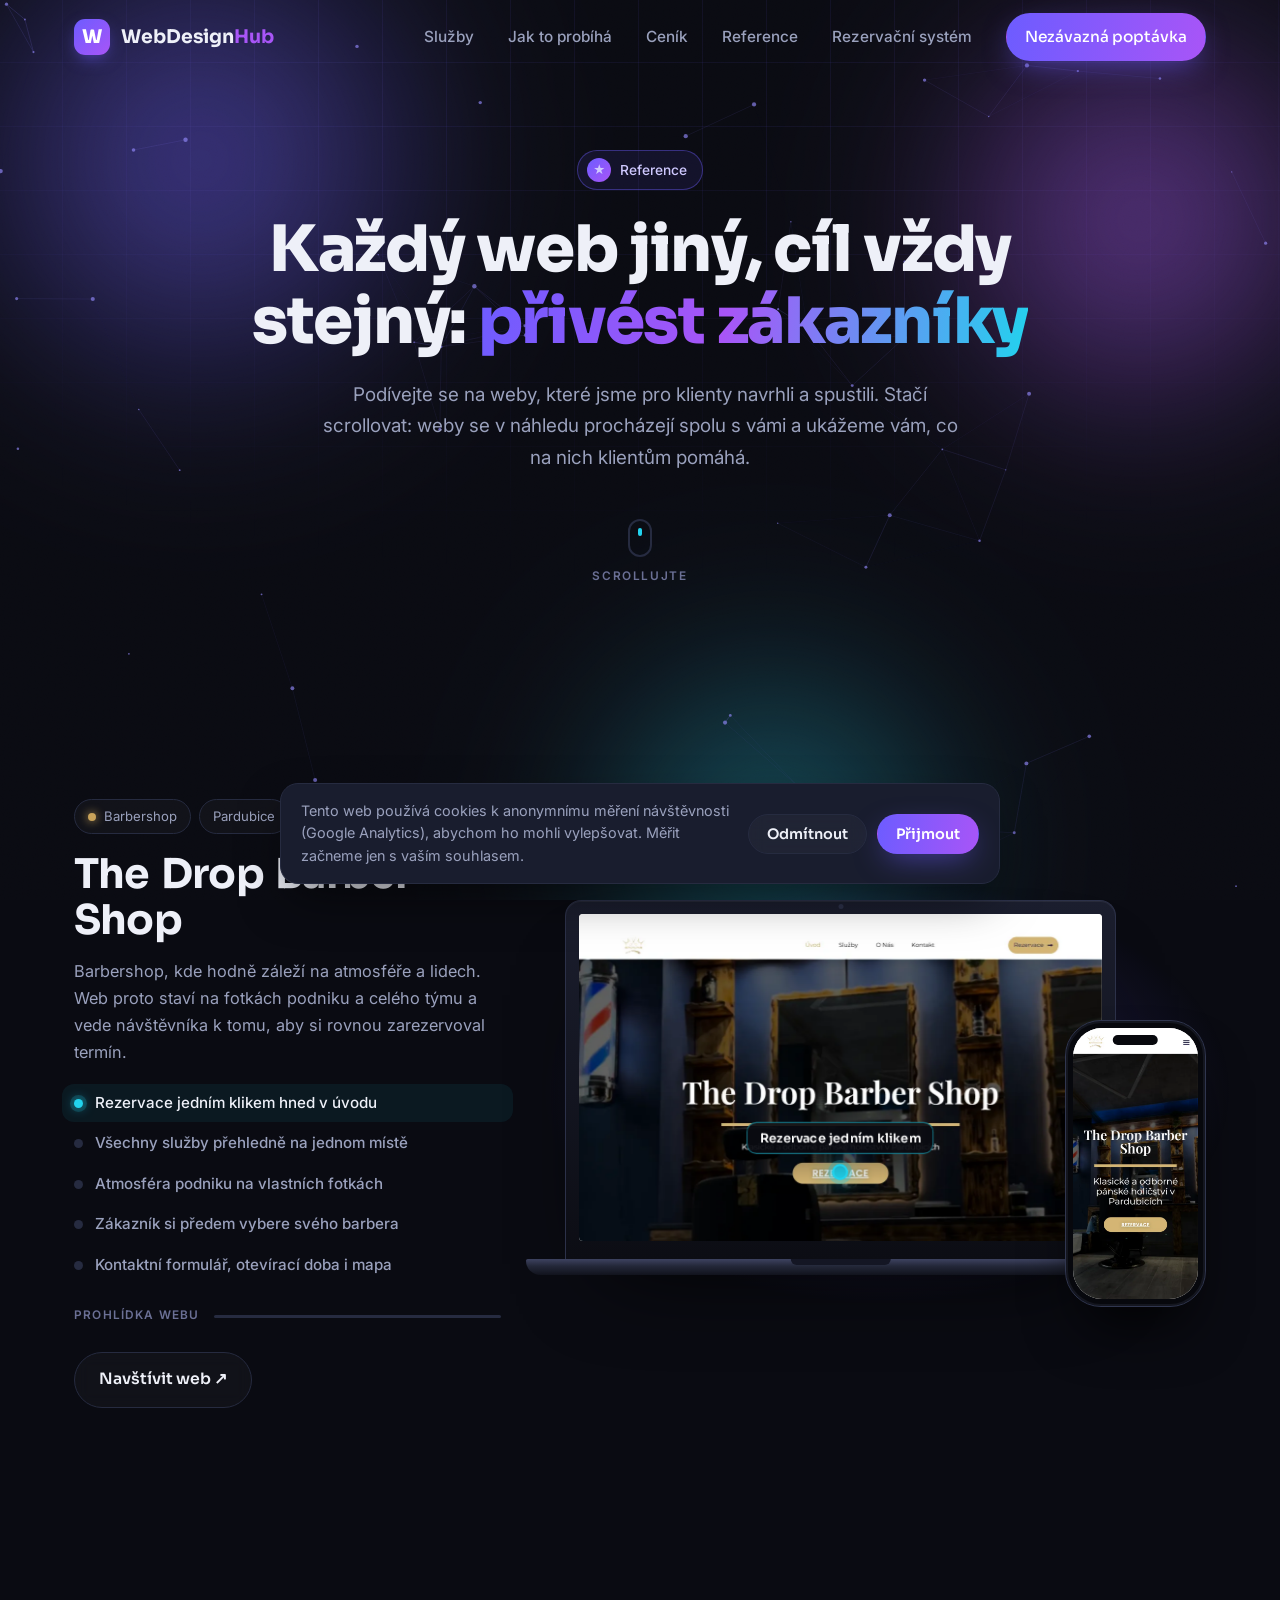
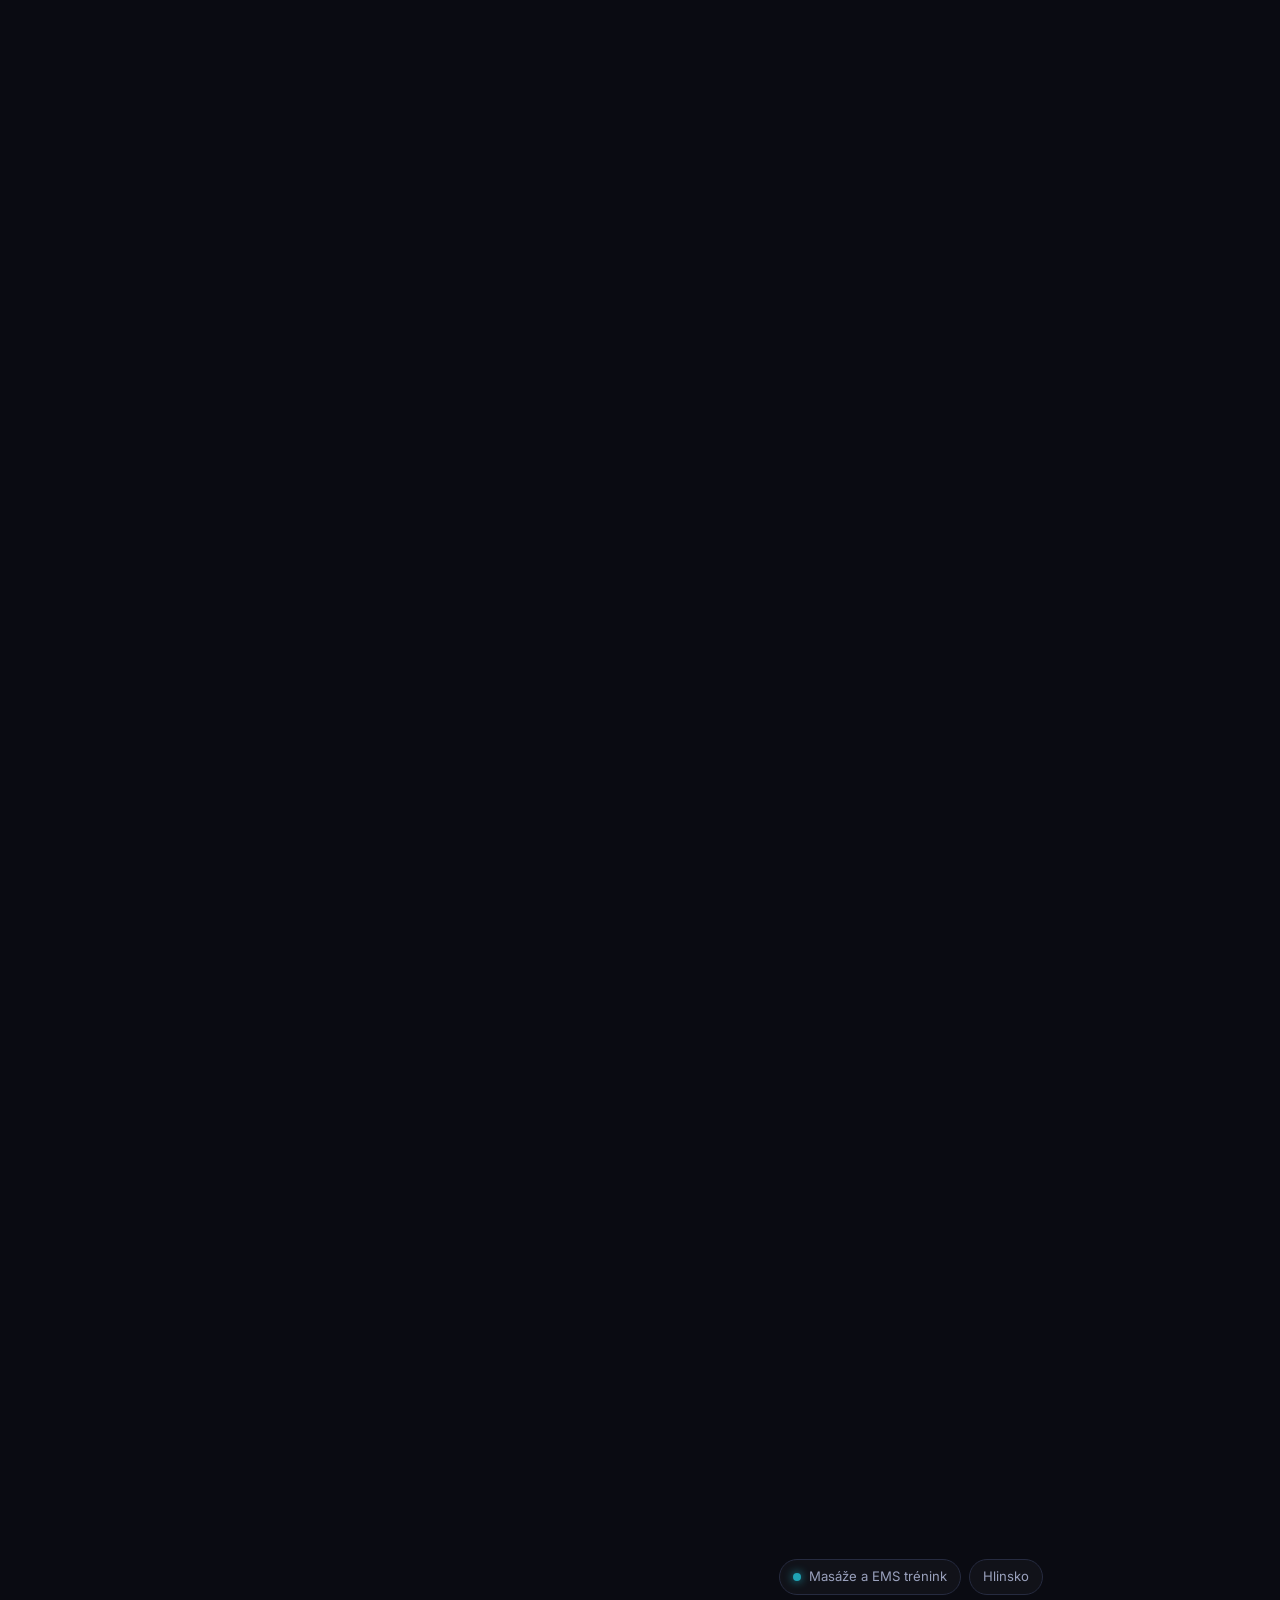
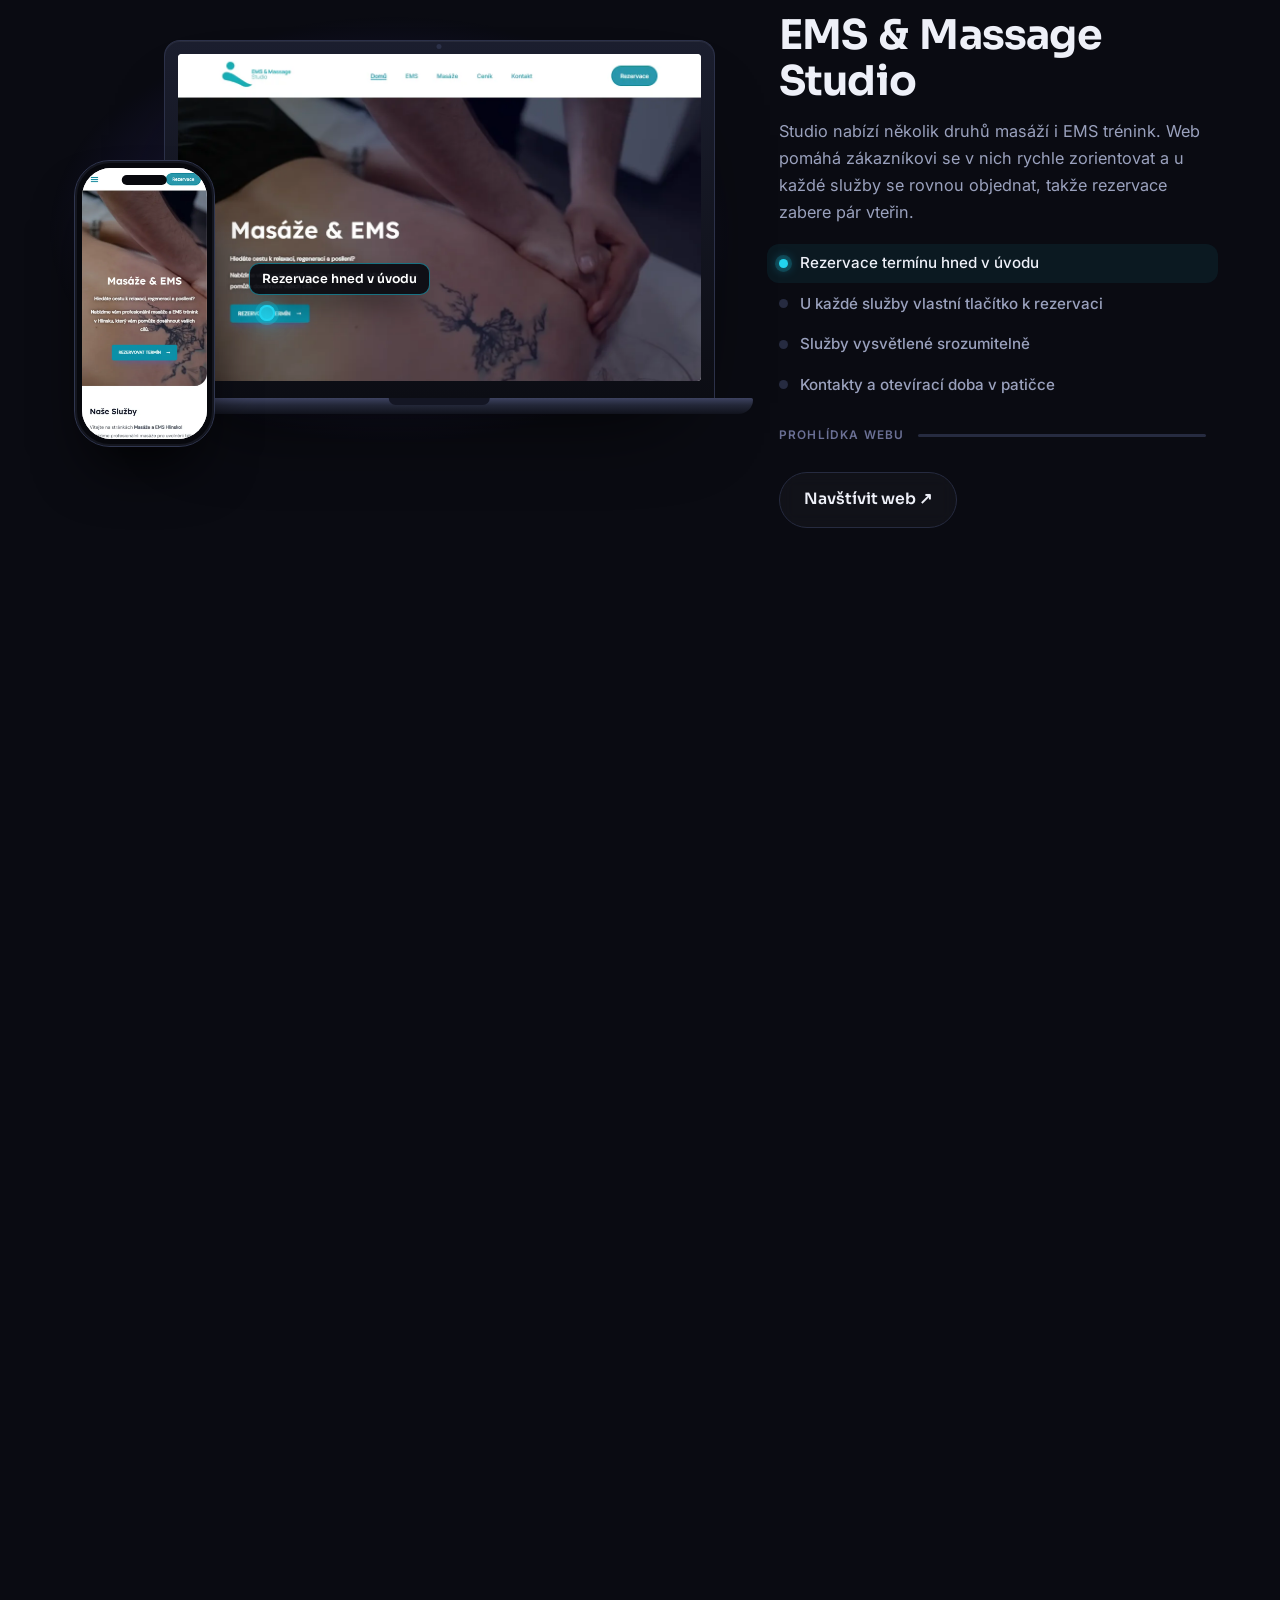
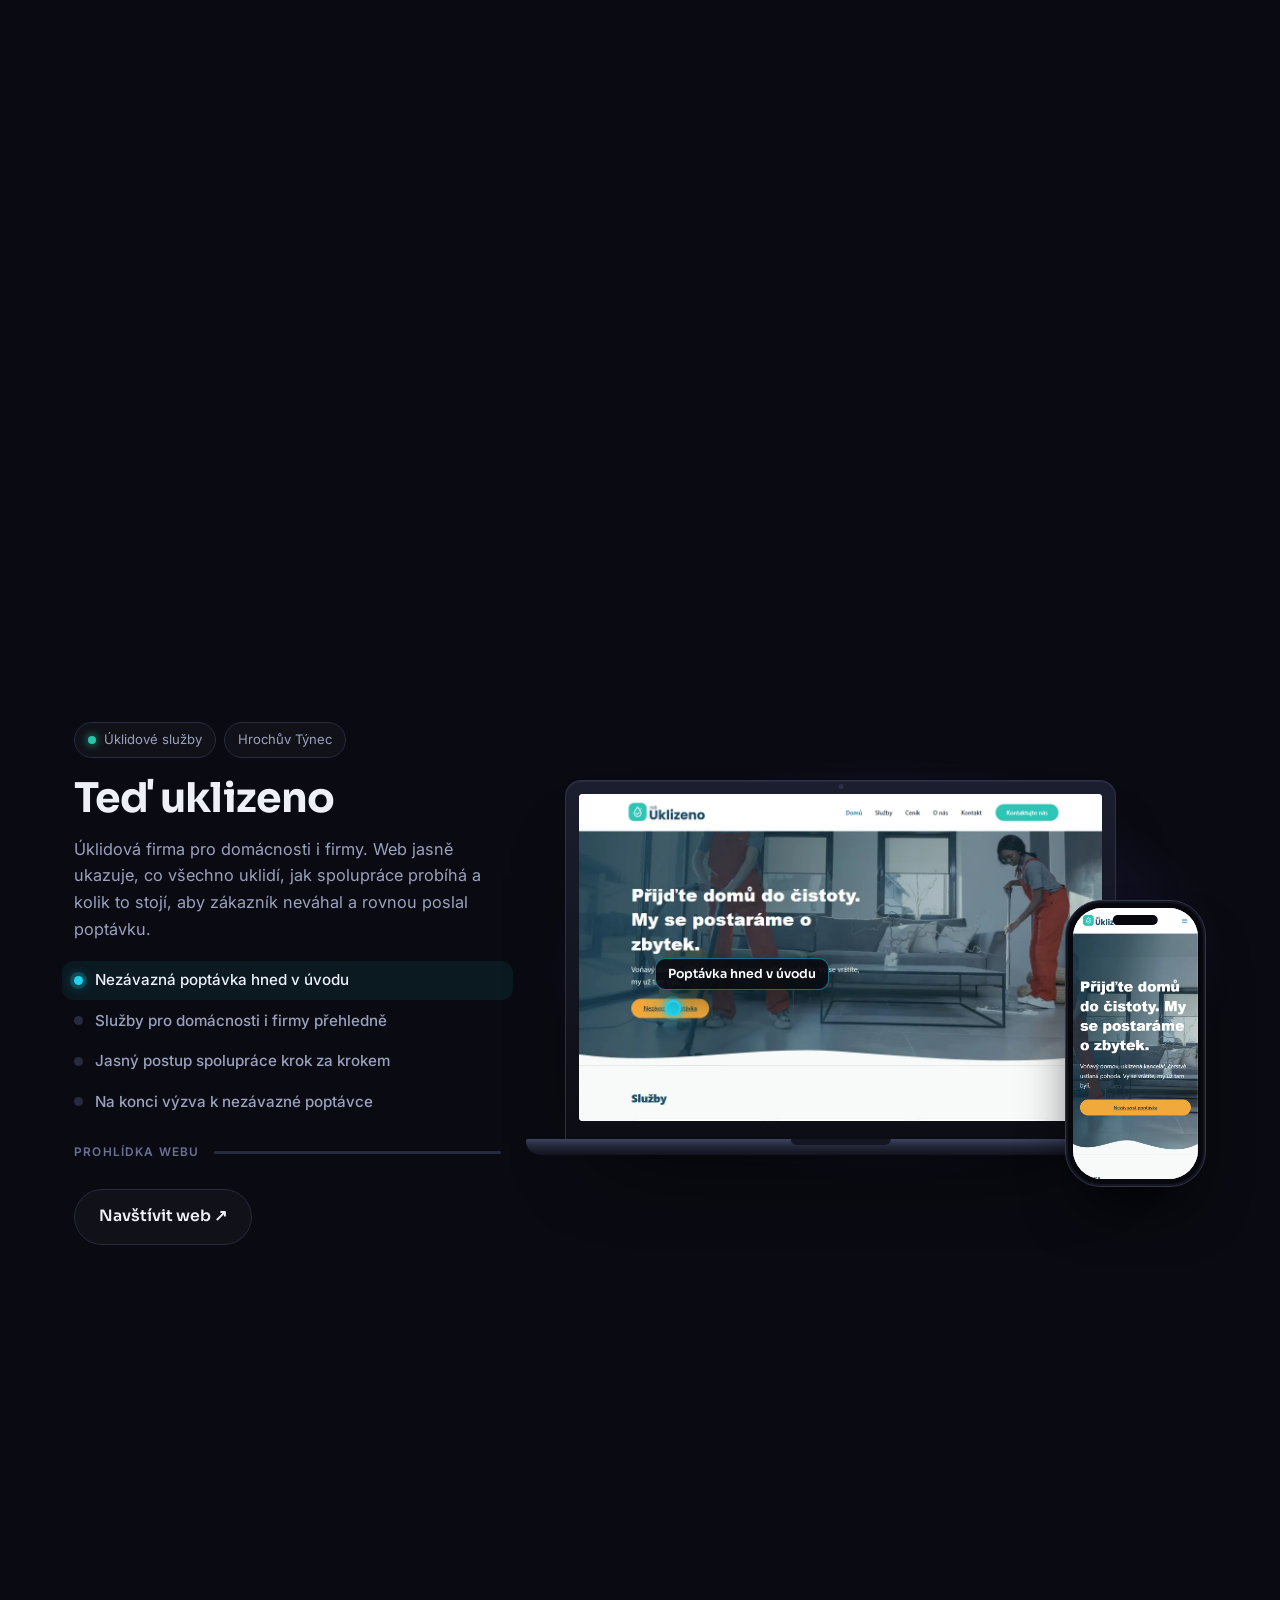
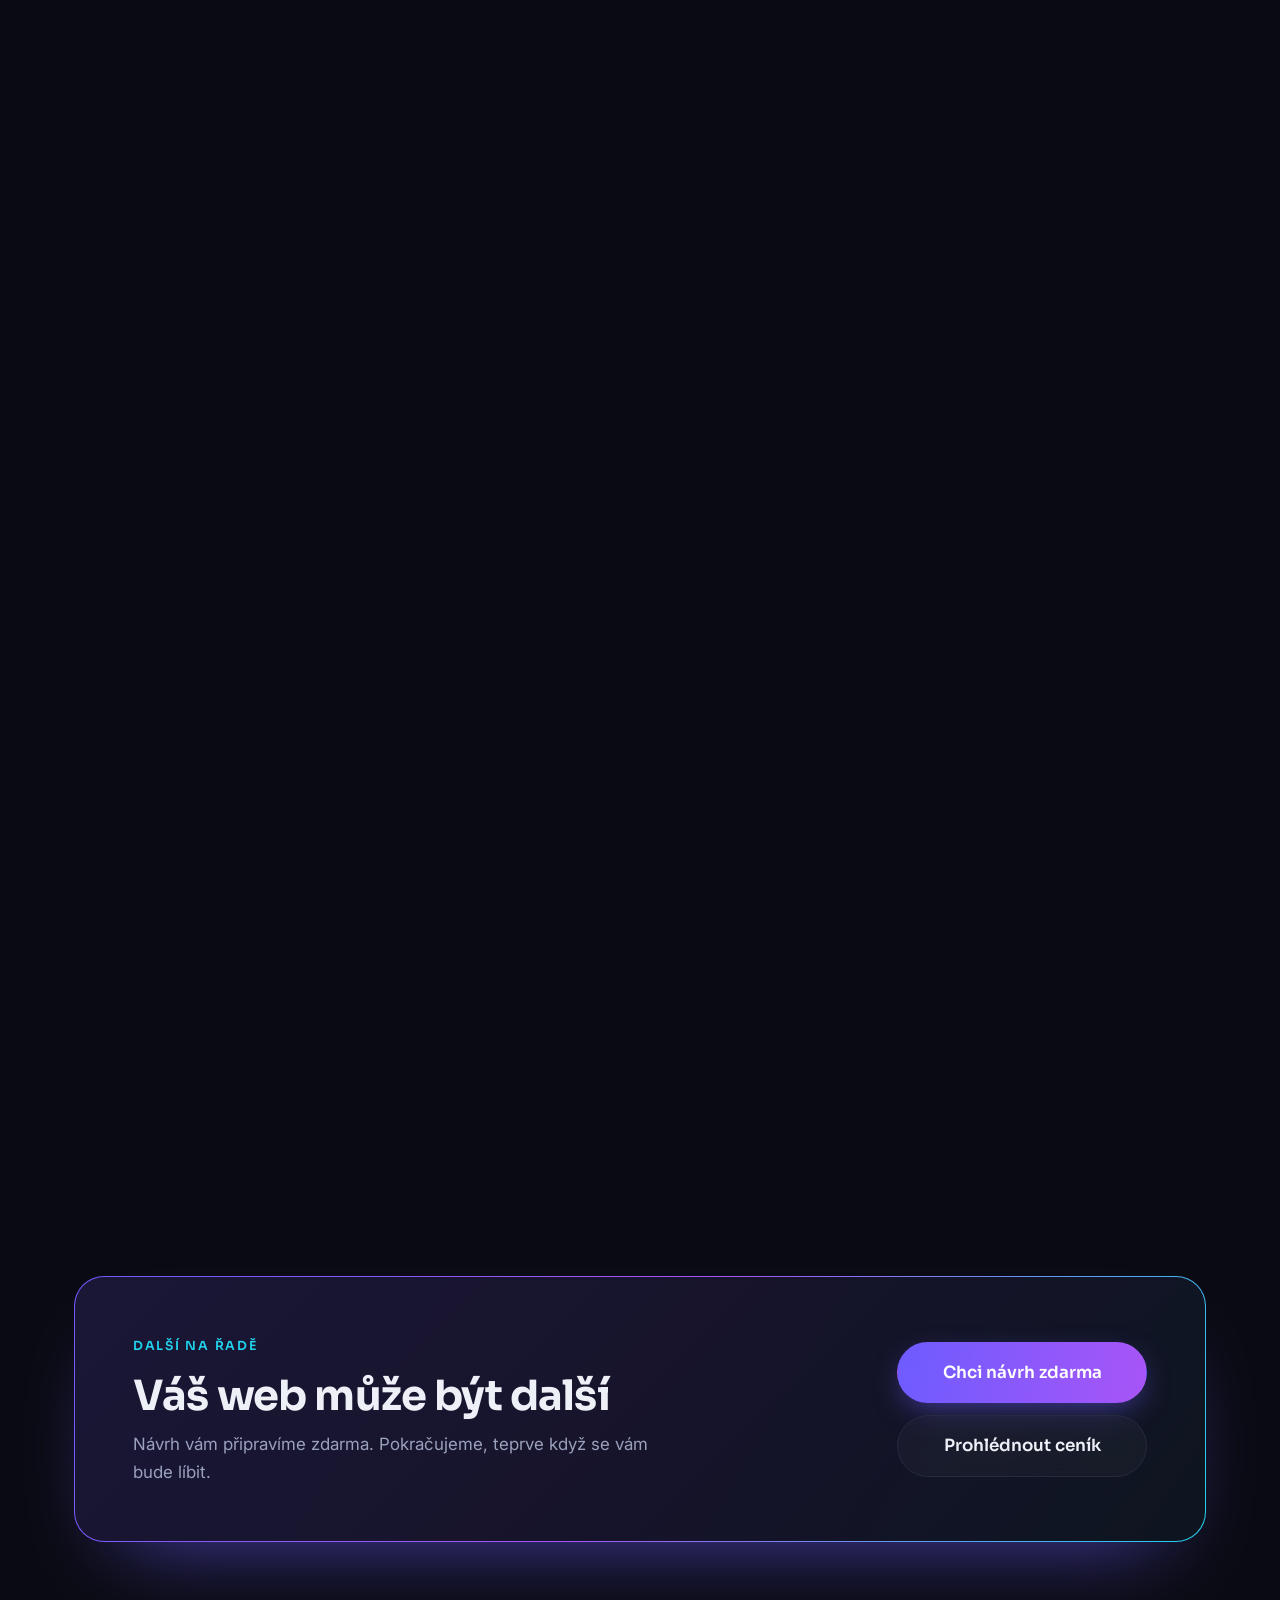
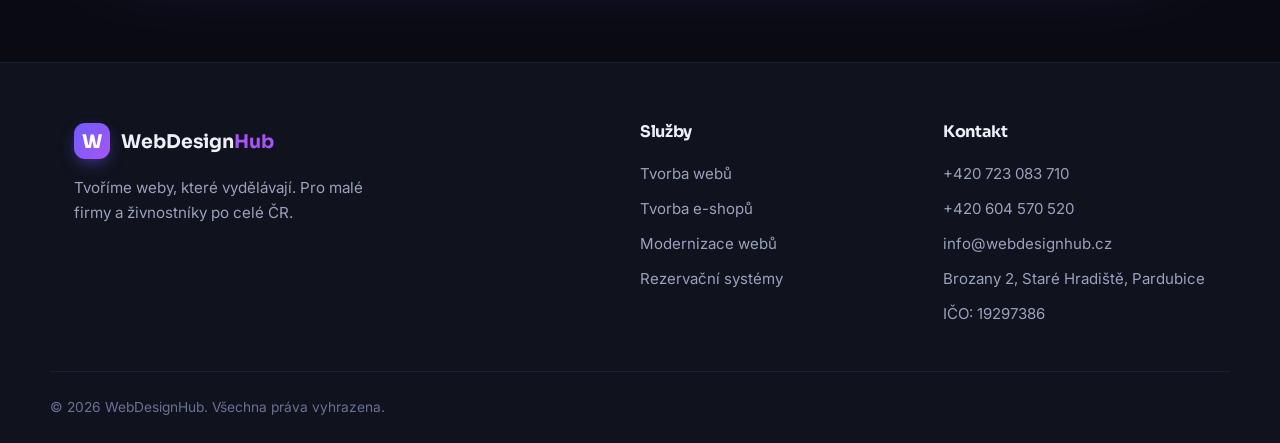
==== commit 9ba6c73a: "Reference v2: prohlidka webu rizena scrollovanim (zatim jen GitHub Pages) - text i notebook s telefo" ====
--- a/reference.html
+++ b/reference.html
@@ -32,7 +32,7 @@
   </script>
 
   <title>Reference — weby, které jsme vytvořili | WebDesignHub</title>
-  <meta name="description" content="Prohlédněte si weby, které jsme navrhli pro naše klienty: barbershop, masážní studio i úklidovou firmu. Projeďte si každý web celý, na počítači i na mobilu." />
+  <meta name="description" content="Prohlédněte si weby, které jsme navrhli pro naše klienty: barbershop, masážní studio i úklidovou firmu. Projděte si každý web celý a podívejte se, co na něm klientům pomáhá." />
   <link rel="canonical" href="https://webdesignhub.cz/reference.html" />
   <meta name="robots" content="index, follow, max-image-preview:large, max-snippet:-1" />
   <meta name="author" content="WebDesignHub" />
@@ -119,97 +119,152 @@
       <span class="rf-badge reveal"><span class="rf-badge__ico">★</span> Reference</span>
       <h1 class="reveal">Každý web jiný, cíl vždy stejný: <span class="grad">přivést zákazníky</span></h1>
       <p class="rf-hero__lead reveal">
-        Podívejte se na weby, které jsme pro klienty navrhli a spustili. Najeďte na náhled
-        a projeďte si celý web, na počítači i na mobilu.
+        Podívejte se na weby, které jsme pro klienty navrhli a spustili. Stačí scrollovat:
+        weby se v náhledu procházejí spolu s vámi a ukážeme vám, co na nich klientům pomáhá.
       </p>
-    </div>
-  </section>
-
-  <!-- ===== Projekty ===== -->
-  <div class="container rf-projects">
-
-    <article class="rf-project" id="thedrop" style="--tone:#c9a35a">
-      <div class="rf-device reveal">
-        <div class="rf-browser">
-          <div class="rf-bar" aria-hidden="true"><span class="rf-bar__dots"><i></i><i></i><i></i></span><span class="rf-url"><svg viewBox="0 0 24 24"><rect x="5" y="11" width="14" height="10" rx="2"/><path d="M8 11V7a4 4 0 0 1 8 0v4"/></svg>thedropbs.cz</span><span class="rf-bar__end"></span></div>
-          <div class="rf-screen">
-            <img src="assets/img/ref/thedrop-desktop.webp" alt="Web The Drop Barber Shop na počítači" width="1080" height="4016" loading="lazy" />
-            <span class="rf-hint">↕ Najeďte myší a projeďte celý web</span>
+      <div class="rf-cue reveal" aria-hidden="true"><span class="rf-cue__mouse"></span>Scrollujte</div>
+    </div>
+  </section>
+
+  <!-- ===== The Drop ===== -->
+  <section class="rf-proj" id="thedrop" style="--tone:#c9a35a">
+    <div class="container rf-proj__grid">
+      <div class="rf-col">
+        <div class="rf-text">
+          <div class="rf-meta"><span class="rf-tag"><i></i> Barbershop</span><span class="rf-tag">Pardubice</span></div>
+          <h2>The Drop Barber Shop</h2>
+          <p class="rf-desc">Barbershop, kde hodně záleží na atmosféře a lidech. Web proto staví na fotkách podniku a celého týmu a vede návštěvníka k tomu, aby si rovnou zarezervoval termín.</p>
+          <ul class="rf-feats">
+            <li>Rezervace jedním klikem hned v úvodu</li>
+            <li>Všechny služby přehledně na jednom místě</li>
+            <li>Atmosféra podniku na vlastních fotkách</li>
+            <li>Zákazník si předem vybere svého barbera</li>
+            <li>Kontaktní formulář, otevírací doba i mapa</li>
+          </ul>
+          <div class="rf-progress">Prohlídka webu <span><i></i></span></div>
+          <a href="https://thedropbs.cz" target="_blank" rel="noopener" class="btn btn--ghost">Navštívit web ↗</a>
+        </div>
+      </div>
+      <div class="rf-track">
+        <div class="rf-pinwrap">
+          <div class="rf-mhead"><i></i>The Drop Barber Shop</div>
+          <div class="rf-stage">
+            <div class="rf-laptop">
+              <div class="rf-laptop__lid">
+                <div class="rf-screen">
+                  <div class="rf-scroll">
+                    <img src="assets/img/ref/thedrop-desktop.webp" alt="Web The Drop Barber Shop na počítači" width="1080" height="4016" />
+                    <span class="rf-pin" data-x=".5" data-y=".133"><b>Rezervace jedním klikem</b></span>
+                    <span class="rf-pin" data-x=".5" data-y=".29"><b>Přehled služeb</b></span>
+                    <span class="rf-pin" data-x=".68" data-y=".45"><b>Atmosféra podniku</b></span>
+                    <span class="rf-pin" data-x=".5" data-y=".63"><b>Výběr vlastního barbera</b></span>
+                    <span class="rf-pin" data-x=".2" data-y=".87"><b>Formulář, otevírací doba a mapa</b></span>
+                  </div>
+                </div>
+              </div>
+              <div class="rf-laptop__base"></div>
+            </div>
+            <div class="rf-phone">
+              <div class="rf-screen"><div class="rf-scroll"><img src="assets/img/ref/thedrop-mobile.webp" alt="Web The Drop Barber Shop na mobilu" width="488" height="11610" /></div></div>
+            </div>
           </div>
-        </div>
-        <div class="rf-phone">
-          <div class="rf-screen"><img src="assets/img/ref/thedrop-mobile.webp" alt="Web The Drop Barber Shop na mobilu" width="488" height="11610" loading="lazy" /></div>
-        </div>
-      </div>
-      <div class="rf-project__text reveal">
-        <div class="rf-meta"><span class="rf-tag"><i></i> Barbershop</span><span class="rf-tag">Pardubice</span></div>
-        <h2>The Drop Barber Shop</h2>
-        <p class="rf-project__desc">Barbershop, kde hodně záleží na atmosféře a lidech. Web proto staví na fotkách podniku a celého týmu, aby si zákazník barbera vybral ještě před návštěvou a jedním klikem si rovnou zarezervoval termín.</p>
-        <ul class="rf-feats">
-          <li><svg viewBox="0 0 24 24"><path d="M20 6 9 17l-5-5"/></svg> Napojení na online rezervace</li>
-          <li><svg viewBox="0 0 24 24"><path d="M20 6 9 17l-5-5"/></svg> Představení týmu barberů</li>
-          <li><svg viewBox="0 0 24 24"><path d="M20 6 9 17l-5-5"/></svg> Přehled služeb</li>
-          <li><svg viewBox="0 0 24 24"><path d="M20 6 9 17l-5-5"/></svg> Kontaktní formulář a mapa</li>
-        </ul>
-        <a href="https://thedropbs.cz" target="_blank" rel="noopener" class="btn btn--ghost">Navštívit web ↗</a>
-      </div>
-    </article>
-
-    <article class="rf-project rf-project--flip" id="ems" style="--tone:#1fa3b5">
-      <div class="rf-device reveal">
-        <div class="rf-browser">
-          <div class="rf-bar" aria-hidden="true"><span class="rf-bar__dots"><i></i><i></i><i></i></span><span class="rf-url"><svg viewBox="0 0 24 24"><rect x="5" y="11" width="14" height="10" rx="2"/><path d="M8 11V7a4 4 0 0 1 8 0v4"/></svg>ems-masaze-hlinsko.cz</span><span class="rf-bar__end"></span></div>
-          <div class="rf-screen">
-            <img src="assets/img/ref/ems-desktop.webp" alt="Web EMS &amp; Massage Studio na počítači" width="1080" height="3689" loading="lazy" />
-            <span class="rf-hint">↕ Najeďte myší a projeďte celý web</span>
+          <div class="rf-mcap"><small>Právě na webu</small><b>Scrollujte a projděte si celý web</b><span class="rf-mcap__bar"><i></i></span></div>
+        </div>
+      </div>
+    </div>
+  </section>
+
+  <!-- ===== EMS & Massage Studio ===== -->
+  <section class="rf-proj rf-proj--flip" id="ems" style="--tone:#1fa3b5">
+    <div class="container rf-proj__grid">
+      <div class="rf-col">
+        <div class="rf-text">
+          <div class="rf-meta"><span class="rf-tag"><i></i> Masáže a EMS trénink</span><span class="rf-tag">Hlinsko</span></div>
+          <h2>EMS &amp; Massage Studio</h2>
+          <p class="rf-desc">Studio nabízí několik druhů masáží i EMS trénink. Web pomáhá zákazníkovi se v nich rychle zorientovat a u každé služby se rovnou objednat, takže rezervace zabere pár vteřin.</p>
+          <ul class="rf-feats">
+            <li>Rezervace termínu hned v úvodu</li>
+            <li>U každé služby vlastní tlačítko k rezervaci</li>
+            <li>Služby vysvětlené srozumitelně</li>
+            <li>Kontakty a otevírací doba v patičce</li>
+          </ul>
+          <div class="rf-progress">Prohlídka webu <span><i></i></span></div>
+          <a href="https://ems-masaze-hlinsko.cz" target="_blank" rel="noopener" class="btn btn--ghost">Navštívit web ↗</a>
+        </div>
+      </div>
+      <div class="rf-track">
+        <div class="rf-pinwrap">
+          <div class="rf-mhead"><i></i>EMS &amp; Massage Studio</div>
+          <div class="rf-stage">
+            <div class="rf-laptop">
+              <div class="rf-laptop__lid">
+                <div class="rf-screen">
+                  <div class="rf-scroll">
+                    <img src="assets/img/ref/ems-desktop.webp" alt="Web EMS &amp; Massage Studio na počítači" width="1080" height="3689" loading="lazy" />
+                    <span class="rf-pin" data-x=".17" data-y=".145"><b>Rezervace hned v úvodu</b></span>
+                    <span class="rf-pin" data-x=".5" data-y=".39"><b>Rezervace u každé služby</b></span>
+                    <span class="rf-pin" data-x=".3" data-y=".62"><b>Srozumitelné popisy služeb</b></span>
+                    <span class="rf-pin" data-x=".78" data-y=".9"><b>Kontakty a otevírací doba</b></span>
+                  </div>
+                </div>
+              </div>
+              <div class="rf-laptop__base"></div>
+            </div>
+            <div class="rf-phone">
+              <div class="rf-screen"><div class="rf-scroll"><img src="assets/img/ref/ems-mobile.webp" alt="Web EMS &amp; Massage Studio na mobilu" width="488" height="9295" loading="lazy" /></div></div>
+            </div>
           </div>
-        </div>
-        <div class="rf-phone">
-          <div class="rf-screen"><img src="assets/img/ref/ems-mobile.webp" alt="Web EMS &amp; Massage Studio na mobilu" width="488" height="9295" loading="lazy" /></div>
-        </div>
-      </div>
-      <div class="rf-project__text reveal">
-        <div class="rf-meta"><span class="rf-tag"><i></i> Masáže a EMS trénink</span><span class="rf-tag">Hlinsko</span></div>
-        <h2>EMS &amp; Massage Studio</h2>
-        <p class="rf-project__desc">Studio nabízí několik druhů masáží i EMS trénink. Web pomáhá zákazníkovi se v nich rychle zorientovat: každá služba má svůj popis a vlastní tlačítko k rezervaci, takže objednání zabere pár vteřin.</p>
-        <ul class="rf-feats">
-          <li><svg viewBox="0 0 24 24"><path d="M20 6 9 17l-5-5"/></svg> Online rezervace u každé služby</li>
-          <li><svg viewBox="0 0 24 24"><path d="M20 6 9 17l-5-5"/></svg> Přehledné služby s popisem</li>
-          <li><svg viewBox="0 0 24 24"><path d="M20 6 9 17l-5-5"/></svg> Ceník</li>
-          <li><svg viewBox="0 0 24 24"><path d="M20 6 9 17l-5-5"/></svg> Kontakty a otevírací doba</li>
-        </ul>
-        <a href="https://ems-masaze-hlinsko.cz" target="_blank" rel="noopener" class="btn btn--ghost">Navštívit web ↗</a>
-      </div>
-    </article>
-
-    <article class="rf-project" id="teduklizeno" style="--tone:#2cc4a8">
-      <div class="rf-device reveal">
-        <div class="rf-browser">
-          <div class="rf-bar" aria-hidden="true"><span class="rf-bar__dots"><i></i><i></i><i></i></span><span class="rf-url"><svg viewBox="0 0 24 24"><rect x="5" y="11" width="14" height="10" rx="2"/><path d="M8 11V7a4 4 0 0 1 8 0v4"/></svg>teduklizeno.cz</span><span class="rf-bar__end"></span></div>
-          <div class="rf-screen">
-            <img src="assets/img/ref/teduklizeno-desktop.webp" alt="Web Teď uklizeno na počítači" width="1080" height="2074" loading="lazy" />
-            <span class="rf-hint">↕ Najeďte myší a projeďte celý web</span>
+          <div class="rf-mcap"><small>Právě na webu</small><b>Scrollujte a projděte si celý web</b><span class="rf-mcap__bar"><i></i></span></div>
+        </div>
+      </div>
+    </div>
+  </section>
+
+  <!-- ===== Teď uklizeno ===== -->
+  <section class="rf-proj" id="teduklizeno" style="--tone:#2cc4a8">
+    <div class="container rf-proj__grid">
+      <div class="rf-col">
+        <div class="rf-text">
+          <div class="rf-meta"><span class="rf-tag"><i></i> Úklidové služby</span><span class="rf-tag">Hrochův Týnec</span></div>
+          <h2>Teď uklizeno</h2>
+          <p class="rf-desc">Úklidová firma pro domácnosti i firmy. Web jasně ukazuje, co všechno uklidí, jak spolupráce probíhá a kolik to stojí, aby zákazník neváhal a rovnou poslal poptávku.</p>
+          <ul class="rf-feats">
+            <li>Nezávazná poptávka hned v úvodu</li>
+            <li>Služby pro domácnosti i firmy přehledně</li>
+            <li>Jasný postup spolupráce krok za krokem</li>
+            <li>Na konci výzva k nezávazné poptávce</li>
+          </ul>
+          <div class="rf-progress">Prohlídka webu <span><i></i></span></div>
+          <a href="https://teduklizeno.cz" target="_blank" rel="noopener" class="btn btn--ghost">Navštívit web ↗</a>
+        </div>
+      </div>
+      <div class="rf-track">
+        <div class="rf-pinwrap">
+          <div class="rf-mhead"><i></i>Teď uklizeno</div>
+          <div class="rf-stage">
+            <div class="rf-laptop">
+              <div class="rf-laptop__lid">
+                <div class="rf-screen">
+                  <div class="rf-scroll">
+                    <img src="assets/img/ref/teduklizeno-desktop.webp" alt="Web Teď uklizeno na počítači" width="1080" height="2074" loading="lazy" />
+                    <span class="rf-pin" data-x=".18" data-y=".213"><b>Poptávka hned v úvodu</b></span>
+                    <span class="rf-pin" data-x=".5" data-y=".42"><b>Služby pro domácnosti i firmy</b></span>
+                    <span class="rf-pin" data-x=".5" data-y=".78"><b>Postup spolupráce</b></span>
+                    <span class="rf-pin" data-x=".5" data-y=".89"><b>Výzva k poptávce</b></span>
+                  </div>
+                </div>
+              </div>
+              <div class="rf-laptop__base"></div>
+            </div>
+            <div class="rf-phone">
+              <div class="rf-screen"><div class="rf-scroll"><img src="assets/img/ref/teduklizeno-mobile.webp" alt="Web Teď uklizeno na mobilu" width="488" height="5638" loading="lazy" /></div></div>
+            </div>
           </div>
-        </div>
-        <div class="rf-phone">
-          <div class="rf-screen"><img src="assets/img/ref/teduklizeno-mobile.webp" alt="Web Teď uklizeno na mobilu" width="488" height="5638" loading="lazy" /></div>
-        </div>
-      </div>
-      <div class="rf-project__text reveal">
-        <div class="rf-meta"><span class="rf-tag"><i></i> Úklidové služby</span><span class="rf-tag">Hrochův Týnec</span></div>
-        <h2>Teď uklizeno</h2>
-        <p class="rf-project__desc">Úklidová firma pro domácnosti i firmy. Web jasně ukazuje, co všechno uklidí, jak spolupráce probíhá a kolik to stojí, aby zákazník neváhal a rovnou poslal poptávku.</p>
-        <ul class="rf-feats">
-          <li><svg viewBox="0 0 24 24"><path d="M20 6 9 17l-5-5"/></svg> Služby pro domácnosti i firmy</li>
-          <li><svg viewBox="0 0 24 24"><path d="M20 6 9 17l-5-5"/></svg> Ceník</li>
-          <li><svg viewBox="0 0 24 24"><path d="M20 6 9 17l-5-5"/></svg> Postup spolupráce krok za krokem</li>
-          <li><svg viewBox="0 0 24 24"><path d="M20 6 9 17l-5-5"/></svg> Nezávazná poptávka</li>
-        </ul>
-        <a href="https://teduklizeno.cz" target="_blank" rel="noopener" class="btn btn--ghost">Navštívit web ↗</a>
-      </div>
-    </article>
-
-  </div>
+          <div class="rf-mcap"><small>Právě na webu</small><b>Scrollujte a projděte si celý web</b><span class="rf-mcap__bar"><i></i></span></div>
+        </div>
+      </div>
+    </div>
+  </section>
 
   <!-- ===== Závěrečná výzva ===== -->
   <section class="rf-cta" id="kontakt">
--- a/assets/reference.css
+++ b/assets/reference.css
@@ -1,73 +1,116 @@
 /* ===== Podstránka: Reference =====
-   Vlastní komponenty (prefix rf-), pozadí a barvy přebírá ze style.css */
+   Prohlídka webů řízená scrollováním: náhled je přichycený na obrazovce a web
+   v něm se posouvá podle toho, jak návštěvník scrolluje. Vlastní komponenty
+   (prefix rf-), pozadí a barvy přebírá ze style.css */
 
 /* ===== Hero ===== */
-.rf-hero{ position:relative; padding:150px 0 10px; text-align:center; overflow:hidden; }
+.rf-hero{ position:relative; padding:150px 0 30px; text-align:center; }
 .rf-hero h1{ max-width:920px; margin:0 auto 22px; font-size:clamp(2.2rem,5vw,4rem); font-weight:800; }
-.rf-hero__lead{ max-width:640px; margin:0 auto; color:var(--muted); font-size:clamp(1.02rem,1.5vw,1.18rem); }
+.rf-hero__lead{ max-width:660px; margin:0 auto; color:var(--muted); font-size:clamp(1.02rem,1.5vw,1.18rem); }
 .rf-badge{ display:inline-flex; align-items:center; gap:9px; padding:7px 15px 7px 9px; margin-bottom:24px;
   border-radius:999px; border:1px solid rgba(109,92,255,.4); background:rgba(109,92,255,.1);
   font-size:.86rem; font-weight:500; color:#cfc9ff; }
 .rf-badge__ico{ width:24px; height:24px; display:grid; place-items:center; border-radius:50%;
   background:linear-gradient(135deg,var(--brand),var(--brand-2)); font-size:.75rem; }
+.rf-cue{ display:inline-flex; flex-direction:column; align-items:center; gap:10px; margin-top:46px;
+  color:var(--faint); font-size:.74rem; font-weight:600; letter-spacing:.14em; text-transform:uppercase; }
+.rf-cue__mouse{ position:relative; width:24px; height:38px; border:2px solid var(--line); border-radius:14px; }
+.rf-cue__mouse::after{ content:""; position:absolute; top:7px; left:50%; width:4px; height:8px; margin-left:-2px;
+  border-radius:2px; background:var(--accent); animation:rfCue 1.8s ease-in-out infinite; }
+@keyframes rfCue{ 0%{ transform:translateY(0); opacity:1; } 70%{ transform:translateY(12px); opacity:0; } 100%{ opacity:0; } }
 
-/* lišta okna prohlížeče */
-.rf-bar{ display:flex; align-items:center; gap:12px; height:34px; padding:0 14px;
-  background:#151829; border-bottom:1px solid var(--line-soft); }
-.rf-bar__dots{ display:flex; gap:6px; }
-.rf-bar__dots i{ width:9px; height:9px; border-radius:50%; background:#2a2f47; }
-.rf-url{ display:flex; align-items:center; justify-content:center; gap:6px; flex:1; max-width:60%; height:21px; margin:0 auto;
-  border-radius:6px; background:#0d0f19; color:var(--faint); font-size:.72rem; white-space:nowrap; overflow:hidden; }
-.rf-url svg{ width:10px; height:10px; flex:none; fill:none; stroke:currentColor; stroke-width:2.4; }
-.rf-bar__end{ width:45px; }
-
-/* ===== Projekty ===== */
-.rf-projects{ display:grid; gap:150px; padding-block:90px 130px; }
-.rf-project{ display:grid; grid-template-columns:1.22fr .78fr; gap:72px; align-items:center; }
-.rf-project--flip{ grid-template-columns:.78fr 1.22fr; }
-.rf-project--flip .rf-device{ order:2; }
-
-.rf-device{ position:relative; isolation:isolate; padding:0 7% 10% 0; cursor:ns-resize; }
-.rf-project--flip .rf-device{ padding:0 0 10% 7%; }
-.rf-device::before{ content:""; position:absolute; inset:0 6% 8% 0; z-index:-1; pointer-events:none;
-  background:radial-gradient(closest-side, rgba(109,92,255,.33), transparent); transform:scale(1.15); }
-
-.rf-browser{ border-radius:14px; overflow:hidden; border:1px solid var(--line); background:#0f111b;
-  box-shadow:0 50px 90px -40px rgba(0,0,0,.85), inset 0 1px 0 rgba(255,255,255,.04); }
-.rf-screen{ position:relative; overflow:hidden; aspect-ratio:16/10; background:#fff; }
-.rf-screen img{ display:block; width:100%; height:auto; transform:translateY(0);
-  transition:transform 1.1s var(--ease); will-change:transform; }
-.rf-device:hover .rf-screen img,
-.rf-device.is-play .rf-screen img{ transform:translateY(var(--shift,0px));
-  transition-duration:var(--dur,6s); transition-timing-function:cubic-bezier(.45,.05,.55,.95); }
-
-.rf-phone{ position:absolute; right:0; bottom:0; z-index:2; width:25%; padding:6px; border-radius:26px;
-  background:#06070c; border:1px solid #2a2f47; box-shadow:0 30px 60px -20px rgba(0,0,0,.9); }
-.rf-project--flip .rf-phone{ right:auto; left:0; }
-.rf-phone::before{ content:""; position:absolute; top:12px; left:50%; z-index:2; width:28%; height:8px;
-  border-radius:99px; background:#06070c; transform:translateX(-50%); }
-.rf-phone .rf-screen{ aspect-ratio:9/19.5; border-radius:20px; }
-
-.rf-hint{ position:absolute; left:50%; bottom:16px; z-index:2; display:flex; align-items:center; gap:8px; padding:8px 15px;
-  border-radius:999px; background:rgba(10,11,18,.86); color:#fff; font-size:.8rem; font-weight:500; white-space:nowrap;
-  transform:translateX(-50%); pointer-events:none; transition:opacity .35s; box-shadow:0 10px 30px -10px rgba(0,0,0,.6); }
-.rf-device:hover .rf-hint{ opacity:0; }
-@media (hover:none){ .rf-hint{ display:none; } }
+/* ===== Projekt: dlouhá stopa (rf-track), obsah přichycený na obrazovce ===== */
+.rf-proj__grid{ display:grid; grid-template-columns:.8fr 1.2fr; gap:64px; }
+.rf-proj--flip .rf-proj__grid{ grid-template-columns:1.2fr .8fr; }
+.rf-proj--flip .rf-track{ order:-1; }
+.rf-track{ height:260vh; }
+.rf-text, .rf-pinwrap{ position:sticky; top:0; height:100vh; display:flex; flex-direction:column; justify-content:center; padding-top:74px; }
 
 /* text projektu */
 .rf-meta{ display:flex; flex-wrap:wrap; gap:8px; margin-bottom:18px; }
 .rf-tag{ display:inline-flex; align-items:center; gap:8px; padding:6px 13px; border-radius:999px;
   border:1px solid var(--line); background:rgba(255,255,255,.03); color:var(--muted); font-size:.82rem; }
 .rf-tag i{ width:8px; height:8px; border-radius:50%; background:var(--tone,var(--accent)); box-shadow:0 0 10px var(--tone,var(--accent)); }
-.rf-project h2{ margin-bottom:14px; font-size:clamp(1.8rem,3.2vw,2.6rem); word-spacing:.08em; }
-.rf-project__desc{ margin-bottom:26px; color:var(--muted); font-size:1.04rem; }
-.rf-feats{ list-style:none; display:grid; grid-template-columns:1fr 1fr; gap:12px 18px; margin-bottom:32px; }
-.rf-feats li{ display:flex; align-items:center; gap:10px; font-size:.95rem; font-weight:500; line-height:1.35; }
-.rf-feats svg{ width:24px; height:24px; padding:5px; flex:none; border-radius:8px; background:rgba(34,211,238,.12);
-  fill:none; stroke:var(--accent); stroke-width:2.6; stroke-linecap:round; stroke-linejoin:round; }
+.rf-text h2{ margin-bottom:14px; font-size:clamp(1.8rem,3.2vw,2.6rem); word-spacing:.08em; }
+.rf-desc{ margin-bottom:18px; color:var(--muted); font-size:1.02rem; }
+.rf-feats{ list-style:none; display:grid; gap:2px; margin:0 -12px 22px; }
+.rf-feats li{ display:flex; align-items:center; gap:12px; padding:9px 12px; border-radius:12px; cursor:pointer;
+  color:var(--muted); font-size:.95rem; font-weight:500; line-height:1.35; transition:color .3s, background .3s; }
+.rf-feats li::before{ content:""; width:9px; height:9px; flex:none; border-radius:50%; background:var(--line);
+  transition:background .3s, box-shadow .3s; }
+.rf-feats li:hover{ color:var(--text); }
+.rf-feats li.is-on{ color:var(--text); background:rgba(34,211,238,.07); }
+.rf-feats li.is-on::before{ background:var(--accent); box-shadow:0 0 0 4px rgba(34,211,238,.18), 0 0 12px rgba(34,211,238,.7); }
+.rf-progress{ display:flex; align-items:center; gap:14px; margin-bottom:26px; color:var(--faint);
+  font-size:.74rem; font-weight:600; letter-spacing:.1em; text-transform:uppercase; }
+.rf-progress span{ position:relative; flex:1; height:3px; overflow:hidden; border-radius:3px; background:var(--line); }
+.rf-progress i{ position:absolute; inset:0; transform:scaleX(0); transform-origin:left;
+  background:linear-gradient(90deg,var(--brand),var(--accent)); }
+.rf-text .btn{ align-self:flex-start; }
+
+/* ===== Scéna: notebook + telefon ===== */
+.rf-stage{ position:relative; width:min(100%, calc((100vh - 150px) * 1.5)); margin-inline:auto; padding-bottom:5%;
+  transform:perspective(1800px) rotateX(var(--rx,0deg)) rotateY(var(--ry,0deg)); transition:transform .6s var(--ease); }
+.rf-stage::before{ content:""; position:absolute; inset:-6% -4% 0; z-index:-1; pointer-events:none;
+  background:radial-gradient(closest-side, rgba(109,92,255,.32), transparent); }
+
+.rf-laptop{ width:86%; }
+.rf-proj--flip .rf-laptop{ margin-left:auto; }
+.rf-laptop__lid{ position:relative; padding:2.4% 2.4% 3.2%; border:1px solid #2c3149; border-bottom:0;
+  border-radius:16px 16px 0 0; background:linear-gradient(180deg,#1b1e2e,#0c0d14);
+  box-shadow:0 50px 90px -45px rgba(0,0,0,.95), inset 0 1px 0 rgba(255,255,255,.06); }
+.rf-laptop__lid::before{ content:""; position:absolute; top:.9%; left:50%; width:5px; height:5px; border-radius:50%;
+  background:#2c3149; transform:translateX(-50%); }
+.rf-laptop .rf-screen{ aspect-ratio:16/10; border-radius:4px; }
+.rf-laptop__base{ position:relative; width:114%; height:clamp(10px,1.3vw,16px); margin-left:-7%;
+  border-radius:2px 2px 16px 16px; background:linear-gradient(180deg,#3d4260 0%,#232738 45%,#11131d 100%);
+  box-shadow:0 30px 40px -22px rgba(0,0,0,.9); }
+.rf-laptop__base::before{ content:""; position:absolute; top:0; left:50%; width:16%; height:42%;
+  border-radius:0 0 8px 8px; background:#141624; transform:translateX(-50%); }
+
+.rf-phone{ position:absolute; right:0; bottom:0; z-index:2; width:22%; padding:clamp(4px,.55vw,7px);
+  border-radius:clamp(20px,2.9vw,36px); background:#07080d; border:1px solid #30364f;
+  box-shadow:0 34px 60px -22px rgba(0,0,0,.95), inset 0 0 0 2px #14161f; }
+.rf-proj--flip .rf-phone{ right:auto; left:0; }
+.rf-phone::before{ content:""; position:absolute; top:clamp(9px,1.15vw,14px); left:50%; z-index:3; width:32%;
+  height:clamp(6px,.8vw,10px); border-radius:99px; background:#07080d; transform:translateX(-50%); }
+.rf-phone .rf-screen{ aspect-ratio:9/19.5; border-radius:clamp(16px,2.4vw,29px); }
+
+.rf-screen{ position:relative; overflow:hidden; background:#fff; }
+.rf-scroll{ position:relative; will-change:transform; }
+.rf-scroll img{ display:block; width:100%; height:auto; }
+
+/* ===== Popisky přímo na webu ===== */
+.rf-pin{ position:absolute; z-index:2; width:0; height:0; opacity:0; pointer-events:none; transition:opacity .35s; }
+.rf-pin::before, .rf-pin::after{ content:""; position:absolute; top:-8px; left:-8px; width:16px; height:16px; border-radius:50%; }
+.rf-pin::before{ background:var(--accent); box-shadow:0 0 0 4px rgba(34,211,238,.3), 0 0 22px rgba(34,211,238,.85); }
+.rf-pin::after{ border:2px solid var(--accent); animation:rfPulse 1.7s ease-out infinite; }
+@keyframes rfPulse{ from{ transform:scale(1); opacity:.9; } to{ transform:scale(2.8); opacity:0; } }
+.rf-pin b{ position:absolute; bottom:18px; left:0; width:max-content; max-width:min(250px,62vw); padding:7px 12px;
+  border-radius:10px; border:1px solid rgba(34,211,238,.5); background:rgba(10,11,18,.93); color:#fff;
+  font-family:'Sora',sans-serif; font-size:.78rem; font-weight:600; line-height:1.3;
+  box-shadow:0 14px 30px -10px rgba(0,0,0,.75); transform:translate(-50%,6px); transition:transform .35s var(--ease); }
+.rf-pin.is-on{ opacity:1; }
+.rf-pin.is-on b{ transform:translate(-50%,0); }
+.rf-pin--l b{ transform:translate(-18px,6px); }
+.rf-pin--l.is-on b{ transform:translate(-18px,0); }
+.rf-pin--r b{ transform:translate(calc(-100% + 18px),6px); }
+.rf-pin--r.is-on b{ transform:translate(calc(-100% + 18px),0); }
+.rf-pin--below b{ top:18px; bottom:auto; }
+
+/* mobil: název projektu nad scénou a karta s právě ukazovaným místem pod ní */
+.rf-mhead, .rf-mcap{ display:none; }
+.rf-mhead{ align-items:center; gap:10px; margin-bottom:22px; font-family:'Sora',sans-serif; font-size:1.2rem; font-weight:700; }
+.rf-mhead i{ width:9px; height:9px; border-radius:50%; background:var(--tone,var(--accent)); box-shadow:0 0 10px var(--tone,var(--accent)); }
+.rf-mcap{ margin-top:26px; padding:16px 18px; border-radius:16px; border:1px solid var(--line-soft); background:rgba(20,23,36,.8); }
+.rf-mcap small{ display:block; margin-bottom:4px; color:var(--faint); font-size:.72rem; font-weight:600; letter-spacing:.1em; text-transform:uppercase; }
+.rf-mcap b{ display:block; min-height:2.6em; margin-bottom:12px; font-family:'Sora',sans-serif; font-size:1.02rem; font-weight:600; line-height:1.3; }
+.rf-mcap__bar{ position:relative; display:block; height:3px; overflow:hidden; border-radius:3px; background:var(--line); }
+.rf-mcap__bar i{ position:absolute; inset:0; transform:scaleX(0); transform-origin:left;
+  background:linear-gradient(90deg,var(--brand),var(--accent)); }
 
 /* ===== Závěrečná výzva ===== */
-.rf-cta{ padding:0 0 120px; }
+.rf-cta{ padding:40px 0 120px; }
 .rf-cta__box{ display:grid; grid-template-columns:1fr auto; gap:48px; align-items:center; padding:54px 58px;
   border-radius:30px; border:1px solid transparent;
   background:
@@ -80,23 +123,25 @@
 
 /* ===== Responzivita ===== */
 @media (max-width:960px){
-  .rf-projects{ gap:110px; padding-top:70px; }
-  .rf-project, .rf-project--flip{ grid-template-columns:1fr; gap:44px; }
-  .rf-project--flip .rf-device{ order:0; }
+  .rf-proj__grid, .rf-proj--flip .rf-proj__grid{ grid-template-columns:1fr; gap:0; }
+  .rf-proj--flip .rf-track{ order:0; }
+  .rf-text{ position:static; height:auto; padding:90px 0 0; }
+  .rf-feats, .rf-progress{ display:none; }
+  .rf-track{ height:230vh; height:230svh; }
+  .rf-pinwrap{ height:100vh; height:100svh; }
+  .rf-stage{ width:min(100%, calc((100svh - 330px) * 1.5)); }
+  .rf-mhead{ display:flex; }
+  .rf-mcap{ display:block; }
   .rf-cta__box{ grid-template-columns:1fr; gap:30px; padding:44px 36px; }
   .rf-cta__btns{ flex-direction:row; flex-wrap:wrap; min-width:0; }
 }
 @media (max-width:620px){
-  .rf-bar{ height:26px; padding:0 10px; }
-  .rf-bar__dots i{ width:7px; height:7px; }
-  .rf-url{ height:16px; font-size:.62rem; }
-  .rf-phone{ width:31%; padding:4px; border-radius:18px; }
-  .rf-phone .rf-screen{ border-radius:14px; }
-  .rf-phone::before{ top:8px; height:6px; }
-  .rf-feats{ grid-template-columns:1fr; }
+  .rf-laptop__lid{ border-radius:10px 10px 0 0; }
+  .rf-pin b{ font-size:.7rem; padding:6px 10px; }
   .rf-cta__box{ padding:38px 24px; }
   .rf-cta__btns .btn{ width:100%; }
 }
 @media (prefers-reduced-motion:reduce){
-  .rf-screen img{ transition:none; }
+  .rf-cue__mouse::after, .rf-pin::after{ animation:none; }
+  .rf-stage{ transition:none; }
 }
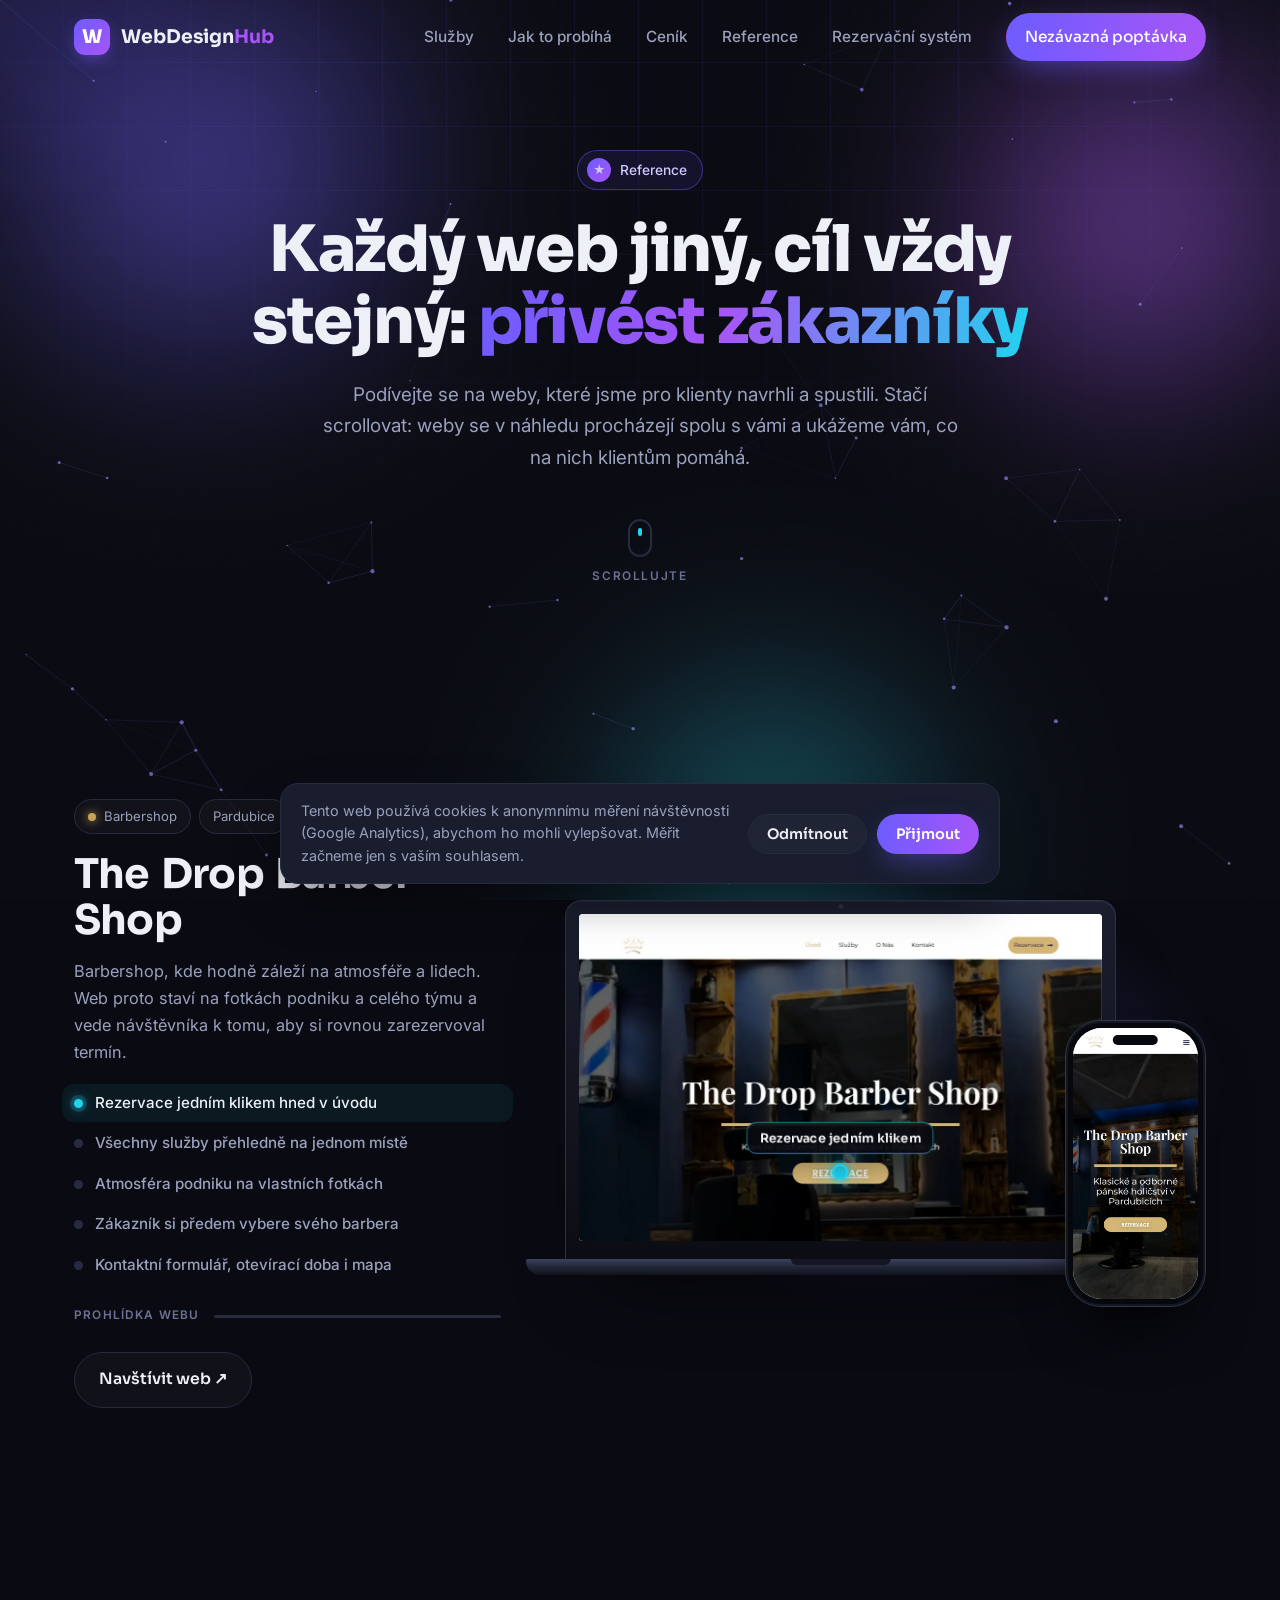
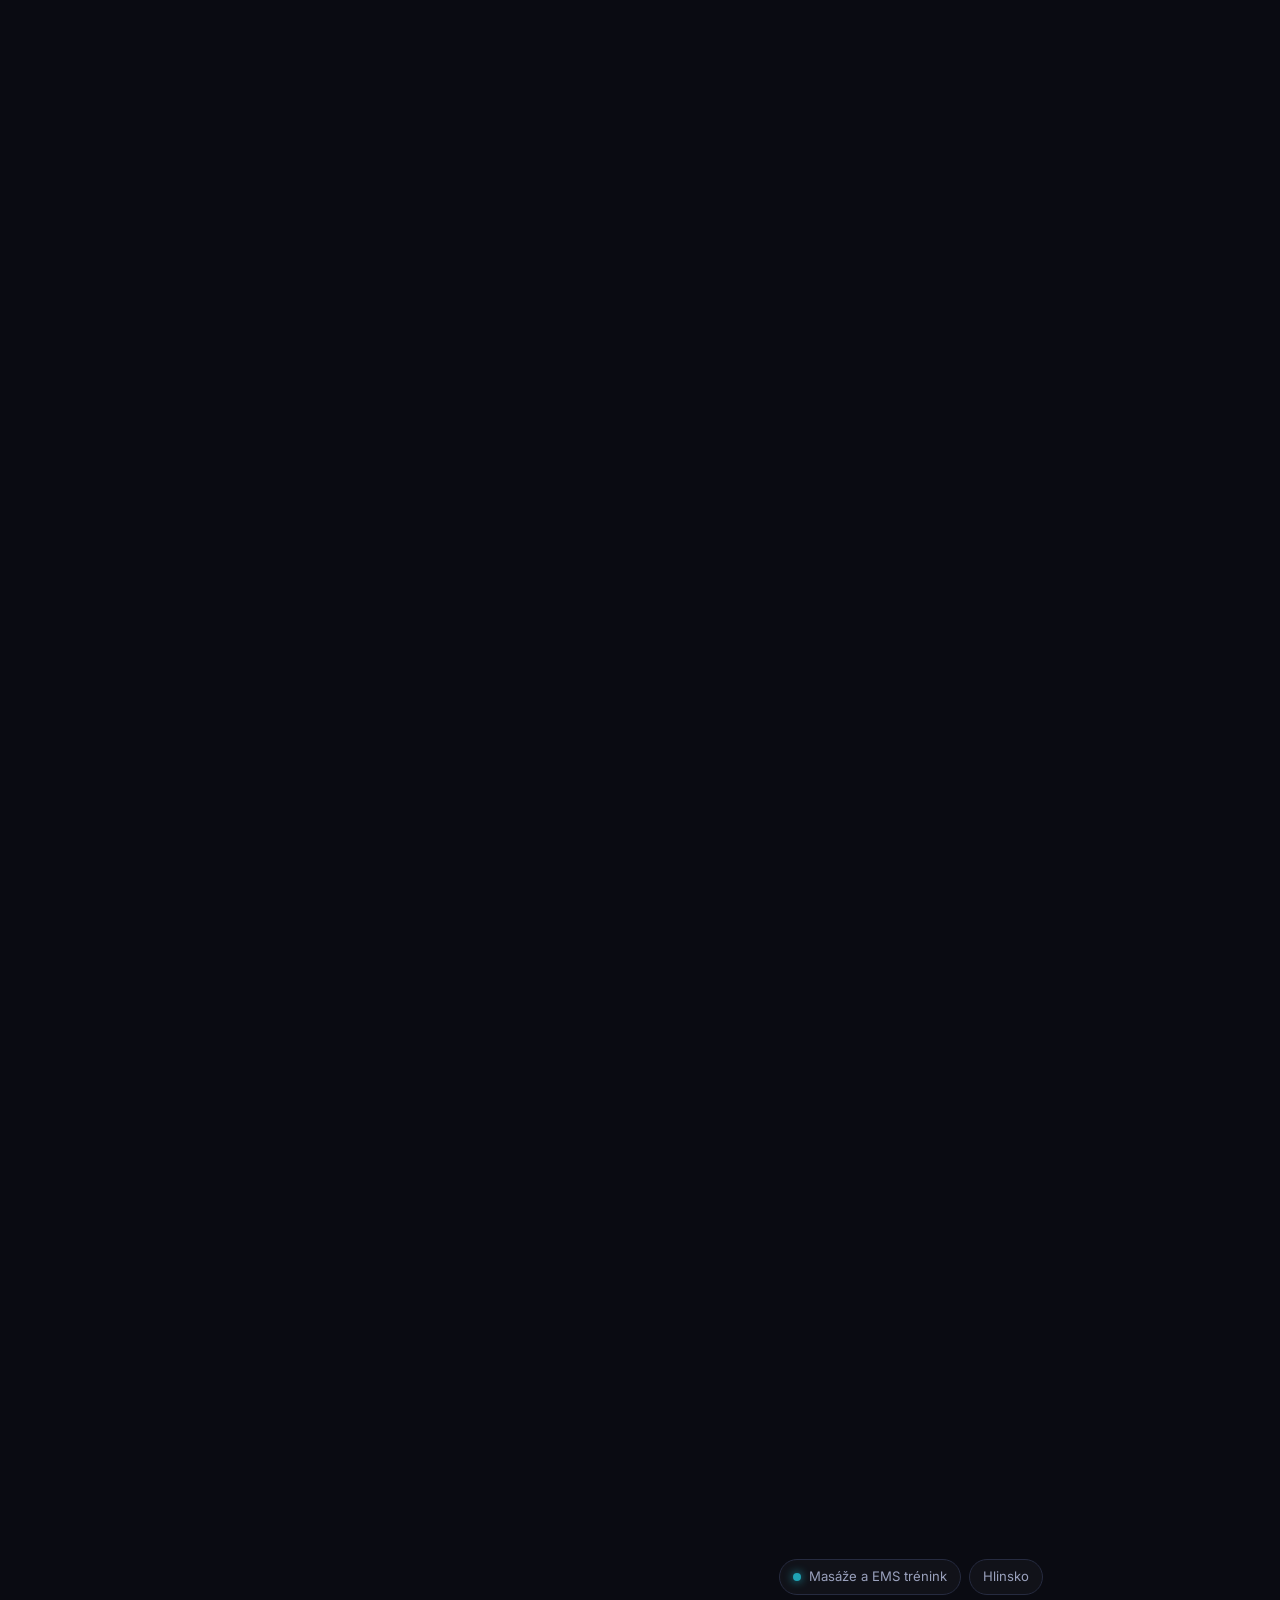
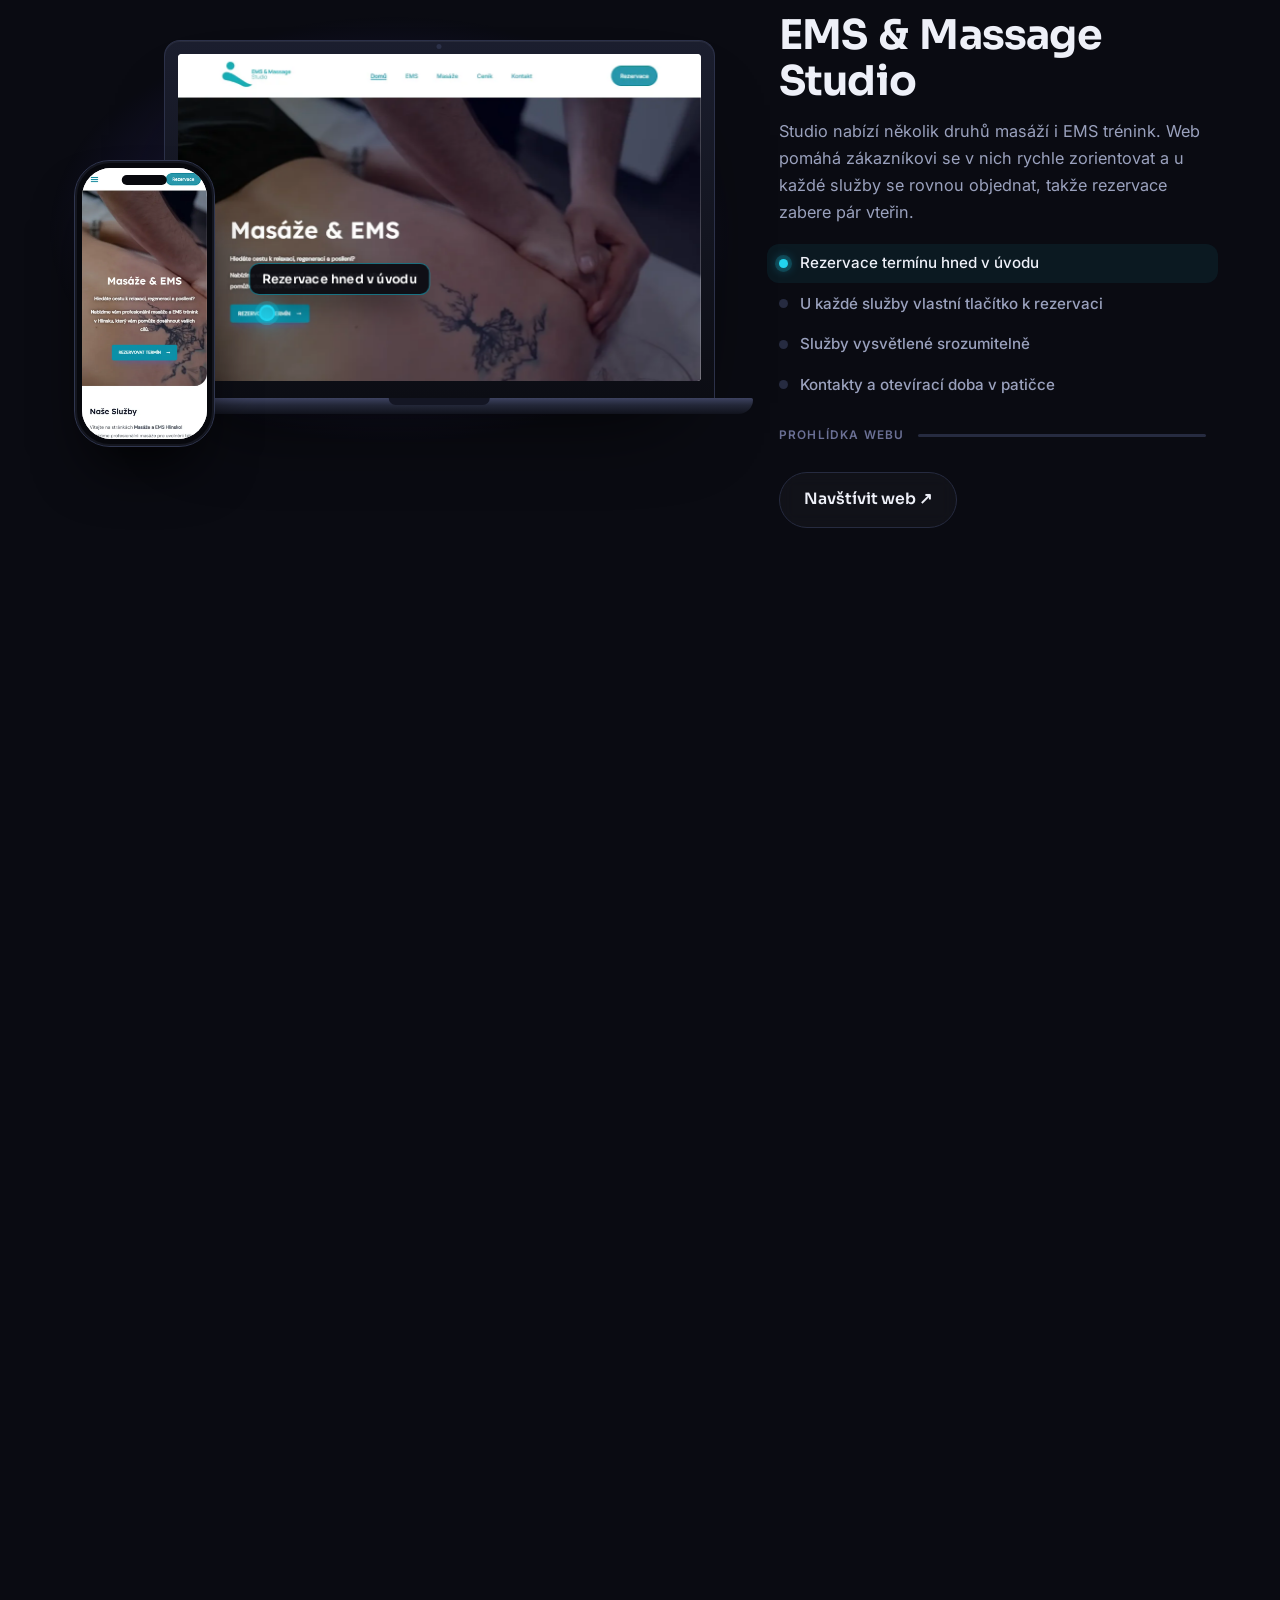
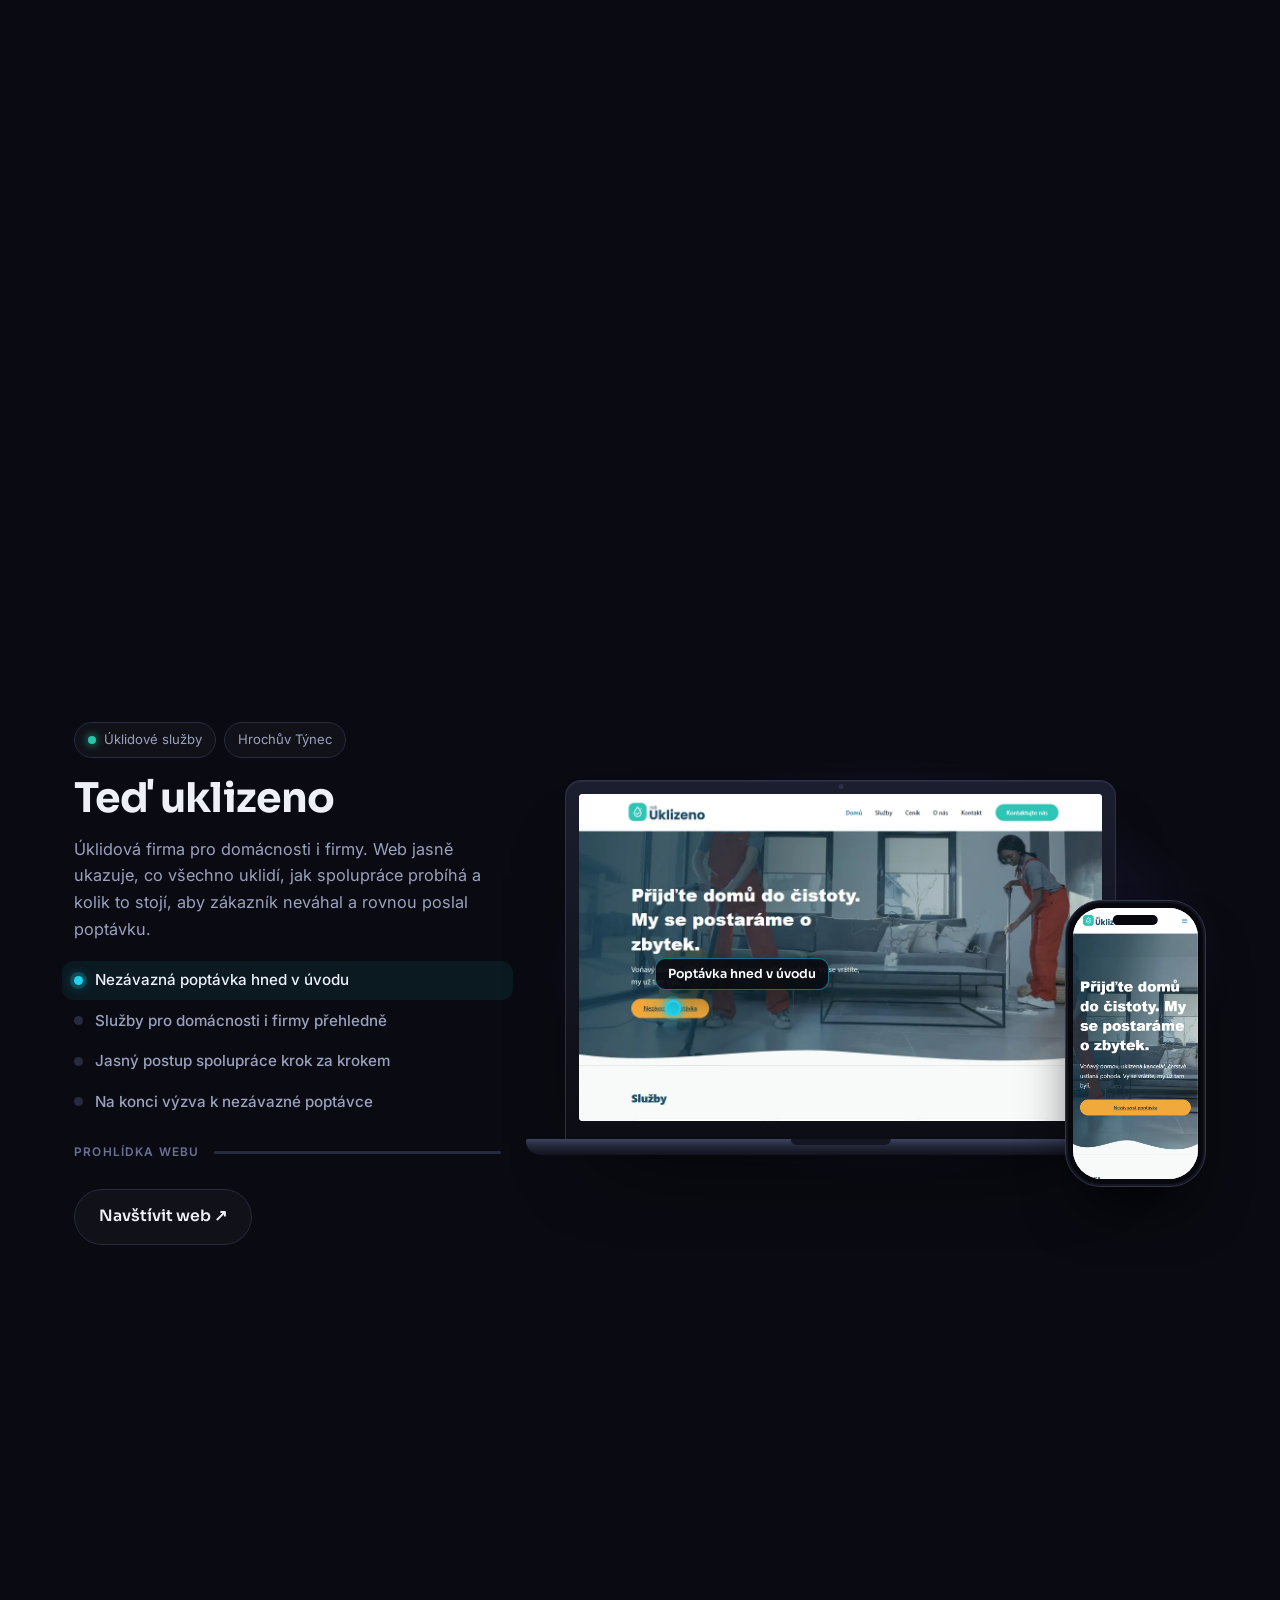
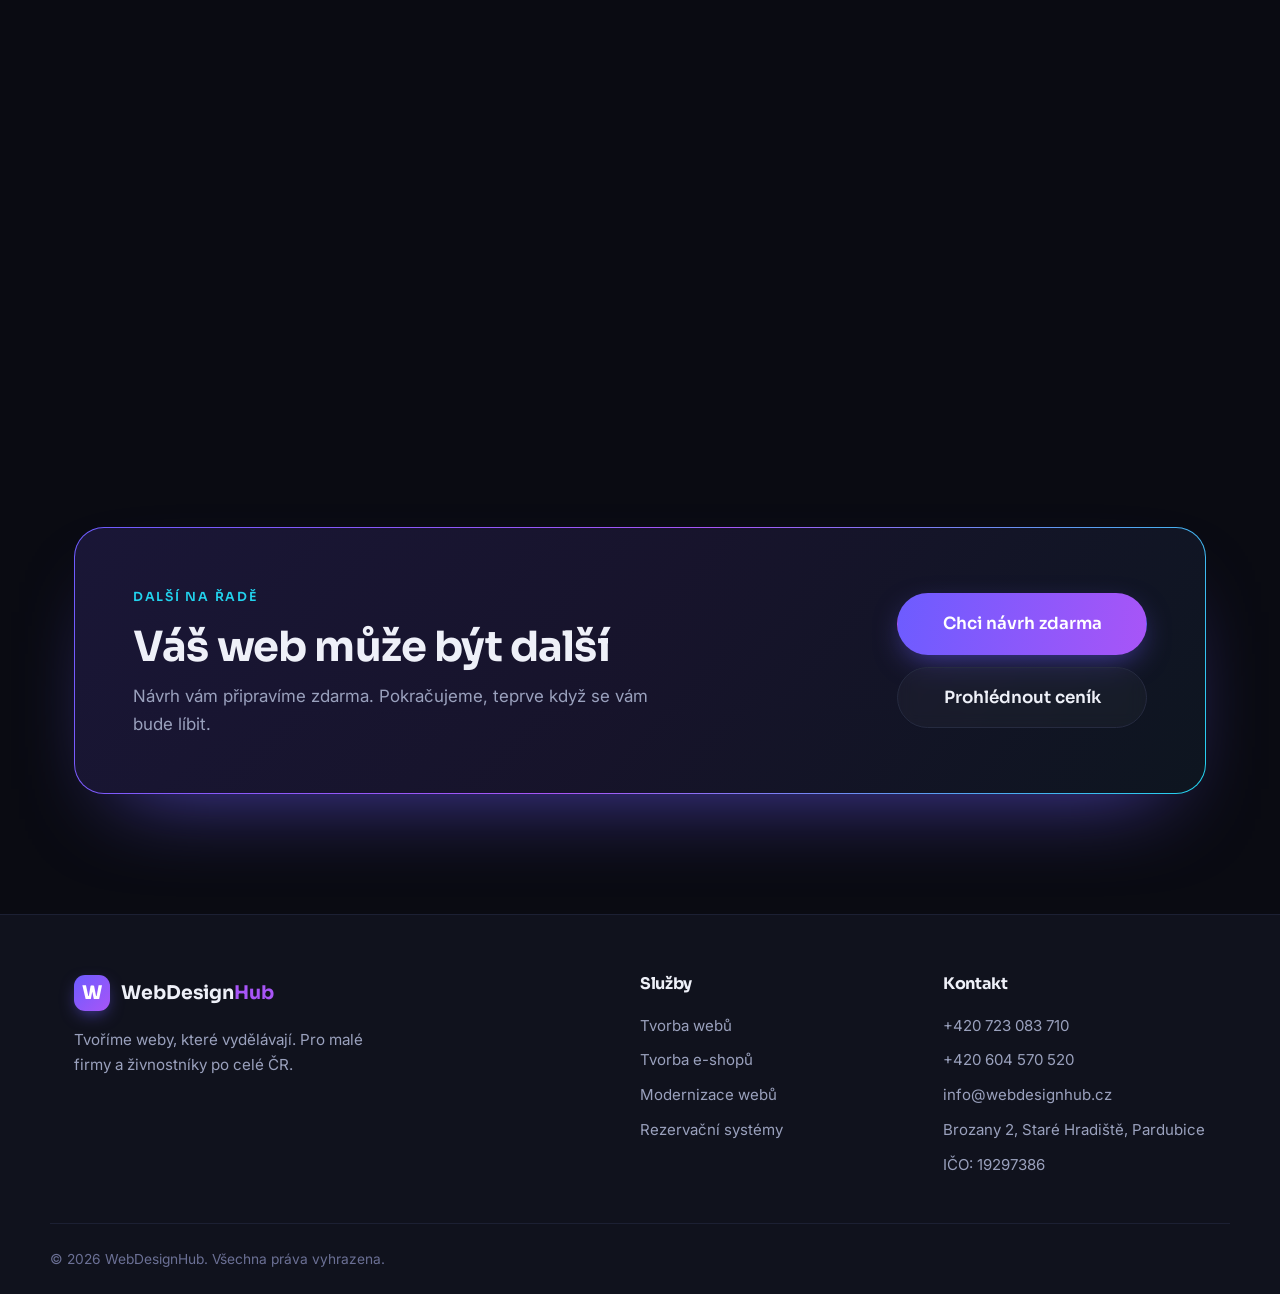
==== commit 8ac5d628: "Reference: Ted uklizeno se posouva stejne rychle jako ostatni weby Co-Authored-By: Claude Opus 5.5 <" ====
--- a/reference.html
+++ b/reference.html
@@ -221,7 +221,7 @@
   </section>
 
   <!-- ===== Teď uklizeno ===== -->
-  <section class="rf-proj" id="teduklizeno" style="--tone:#2cc4a8">
+  <section class="rf-proj" id="teduklizeno" style="--tone:#2cc4a8; --run:.48">
     <div class="container rf-proj__grid">
       <div class="rf-col">
         <div class="rf-text">
--- a/assets/reference.css
+++ b/assets/reference.css
@@ -23,7 +23,8 @@
 .rf-proj__grid{ display:grid; grid-template-columns:.8fr 1.2fr; gap:64px; }
 .rf-proj--flip .rf-proj__grid{ grid-template-columns:1.2fr .8fr; }
 .rf-proj--flip .rf-track{ order:-1; }
-.rf-track{ height:260vh; }
+/* --run: délka prohlídky; kratší web má kratší stopu, aby se posouval stejně rychle jako ostatní */
+.rf-track{ height:calc(100vh + 160vh * var(--run,1)); }
 .rf-text, .rf-pinwrap{ position:sticky; top:0; height:100vh; display:flex; flex-direction:column; justify-content:center; padding-top:74px; }
 
 /* text projektu */
@@ -127,7 +128,7 @@
   .rf-proj--flip .rf-track{ order:0; }
   .rf-text{ position:static; height:auto; padding:90px 0 0; }
   .rf-feats, .rf-progress{ display:none; }
-  .rf-track{ height:230vh; height:230svh; }
+  .rf-track{ height:calc(100vh + 130vh * var(--run,1)); height:calc(100svh + 130svh * var(--run,1)); }
   .rf-pinwrap{ height:100vh; height:100svh; }
   .rf-stage{ width:min(100%, calc((100svh - 330px) * 1.5)); }
   .rf-mhead{ display:flex; }
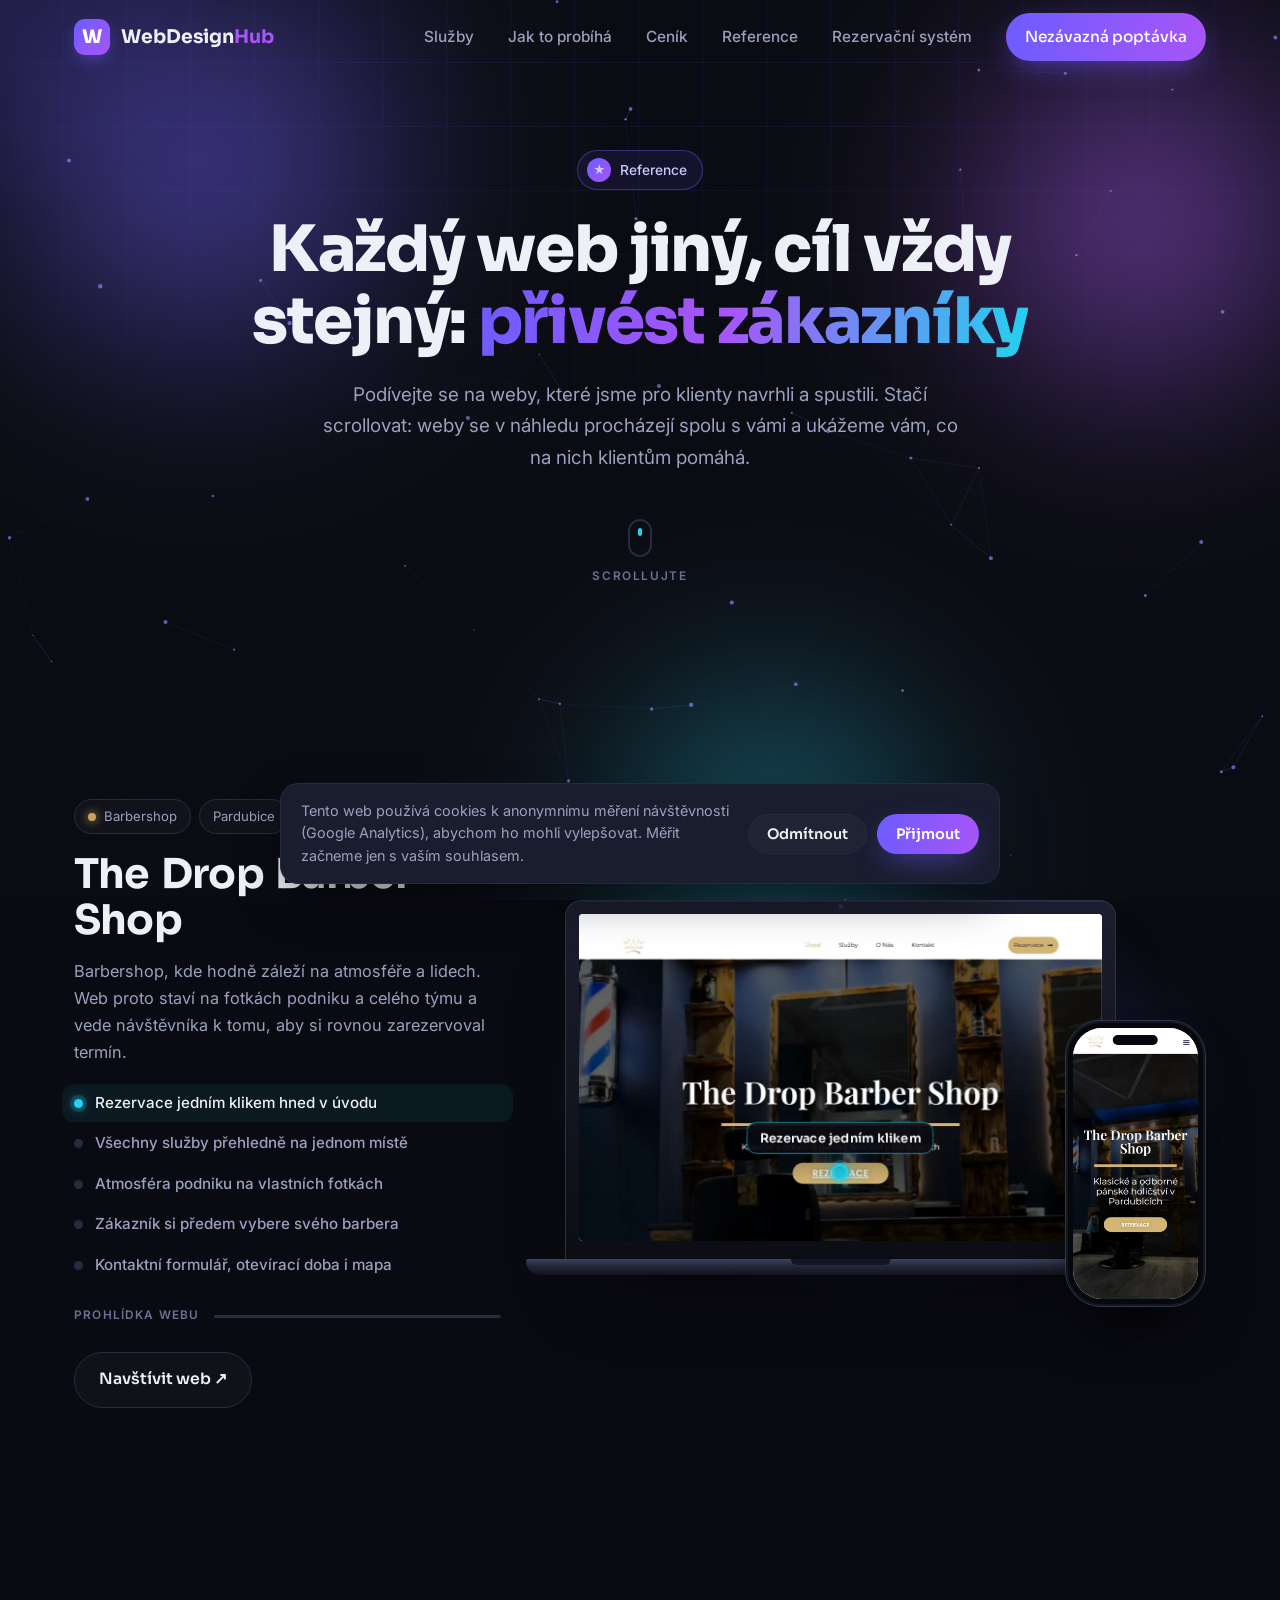
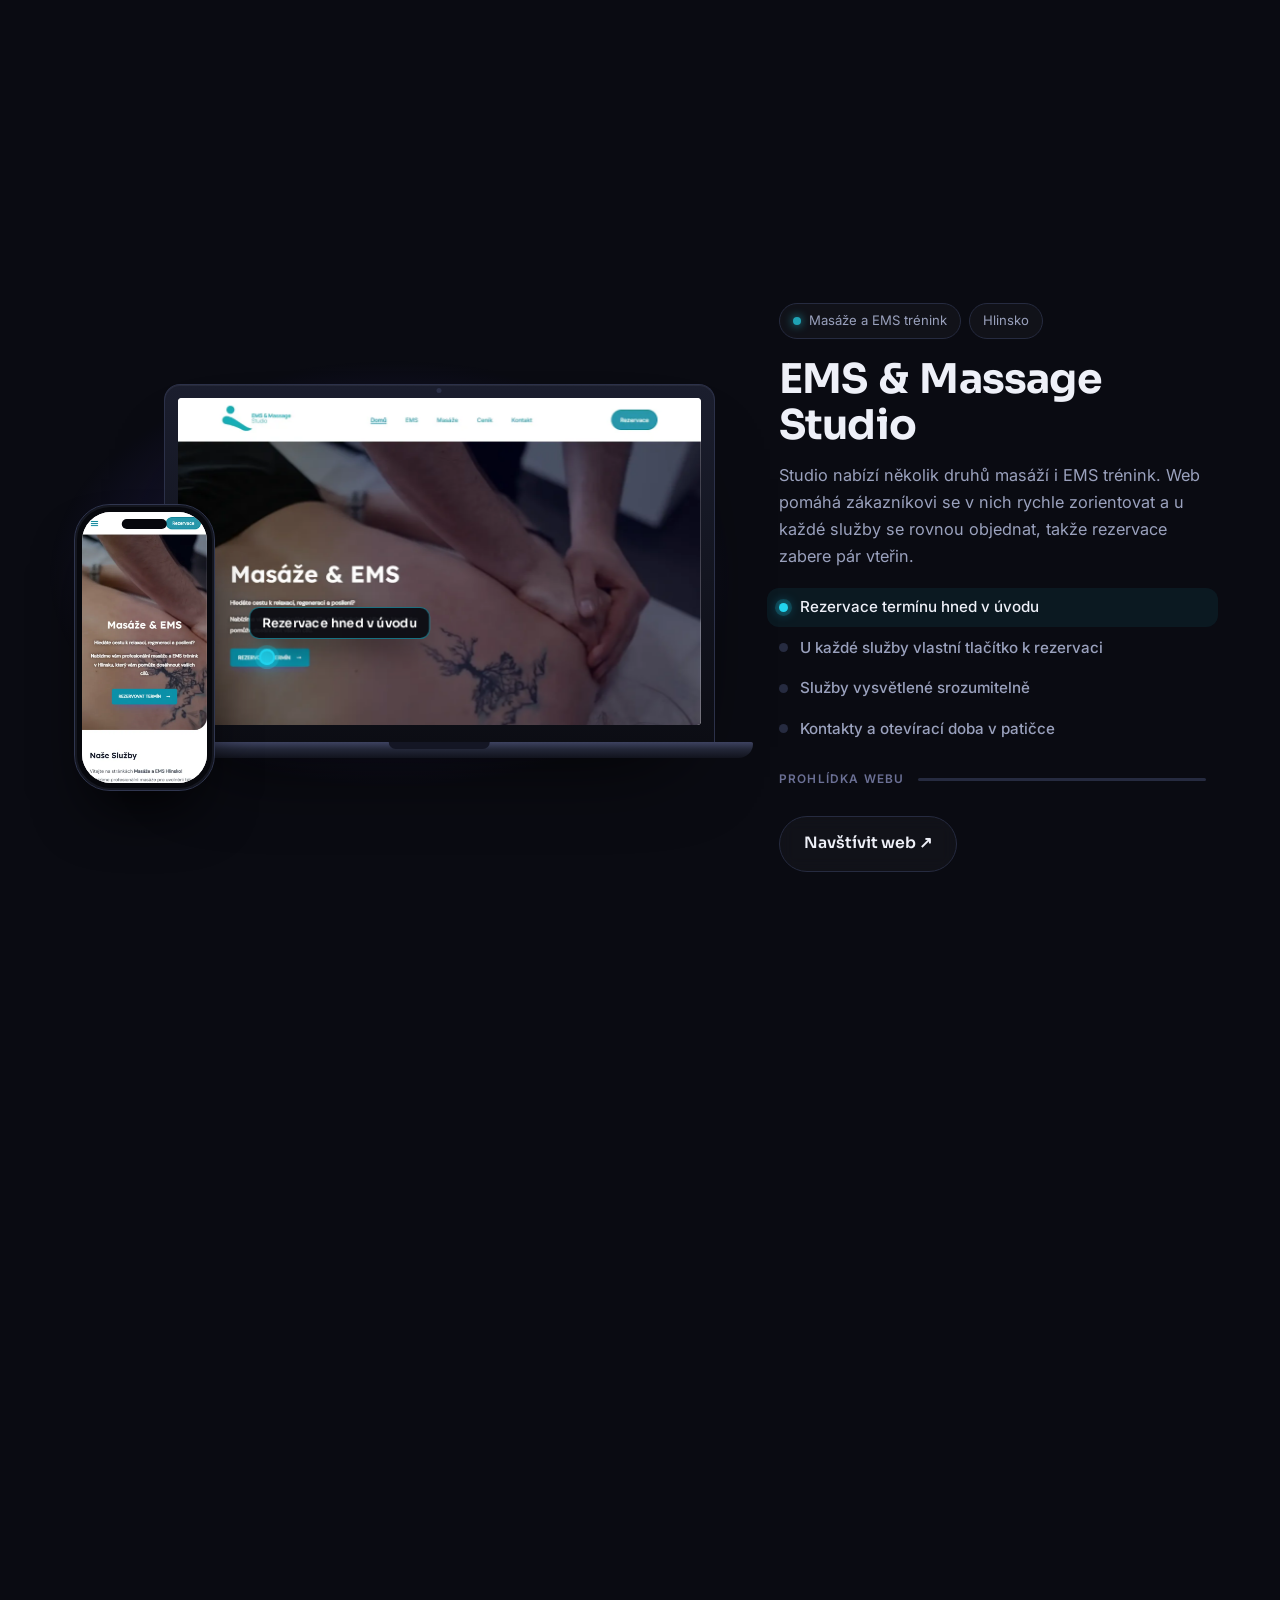
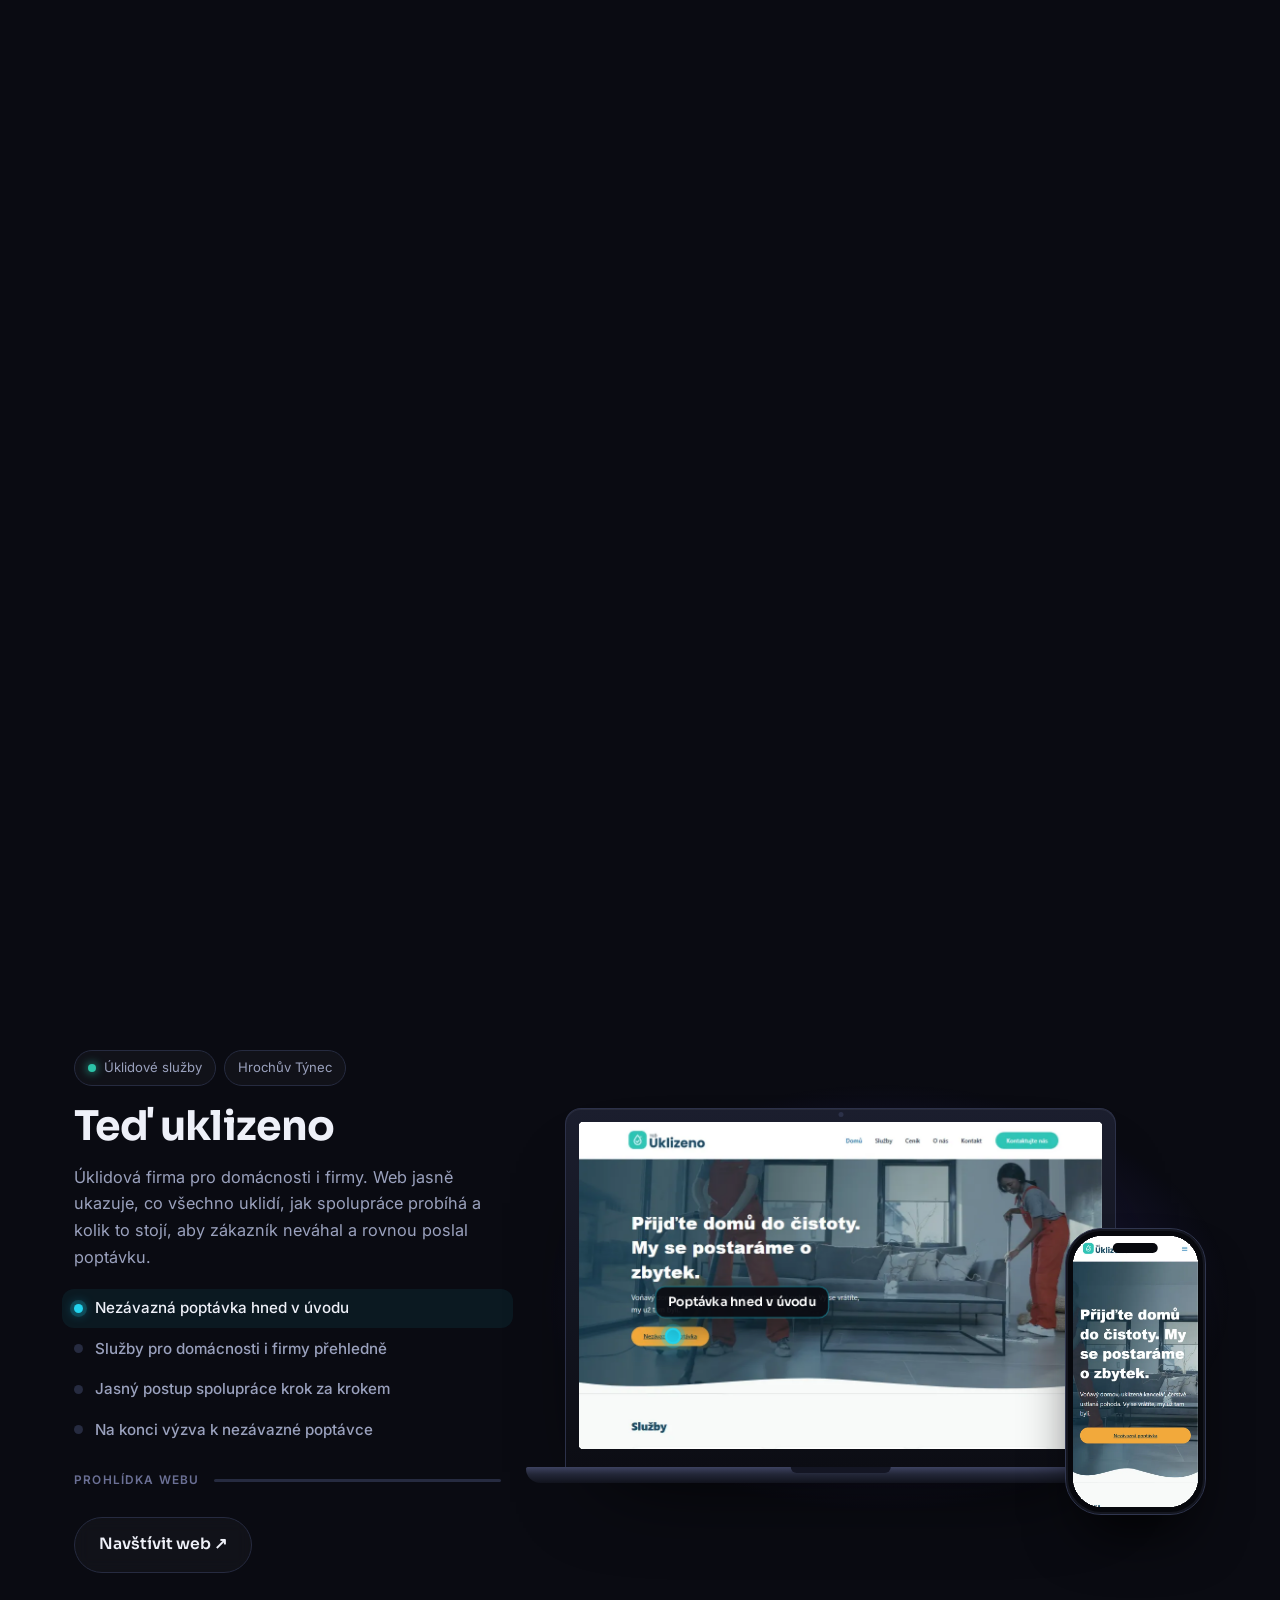
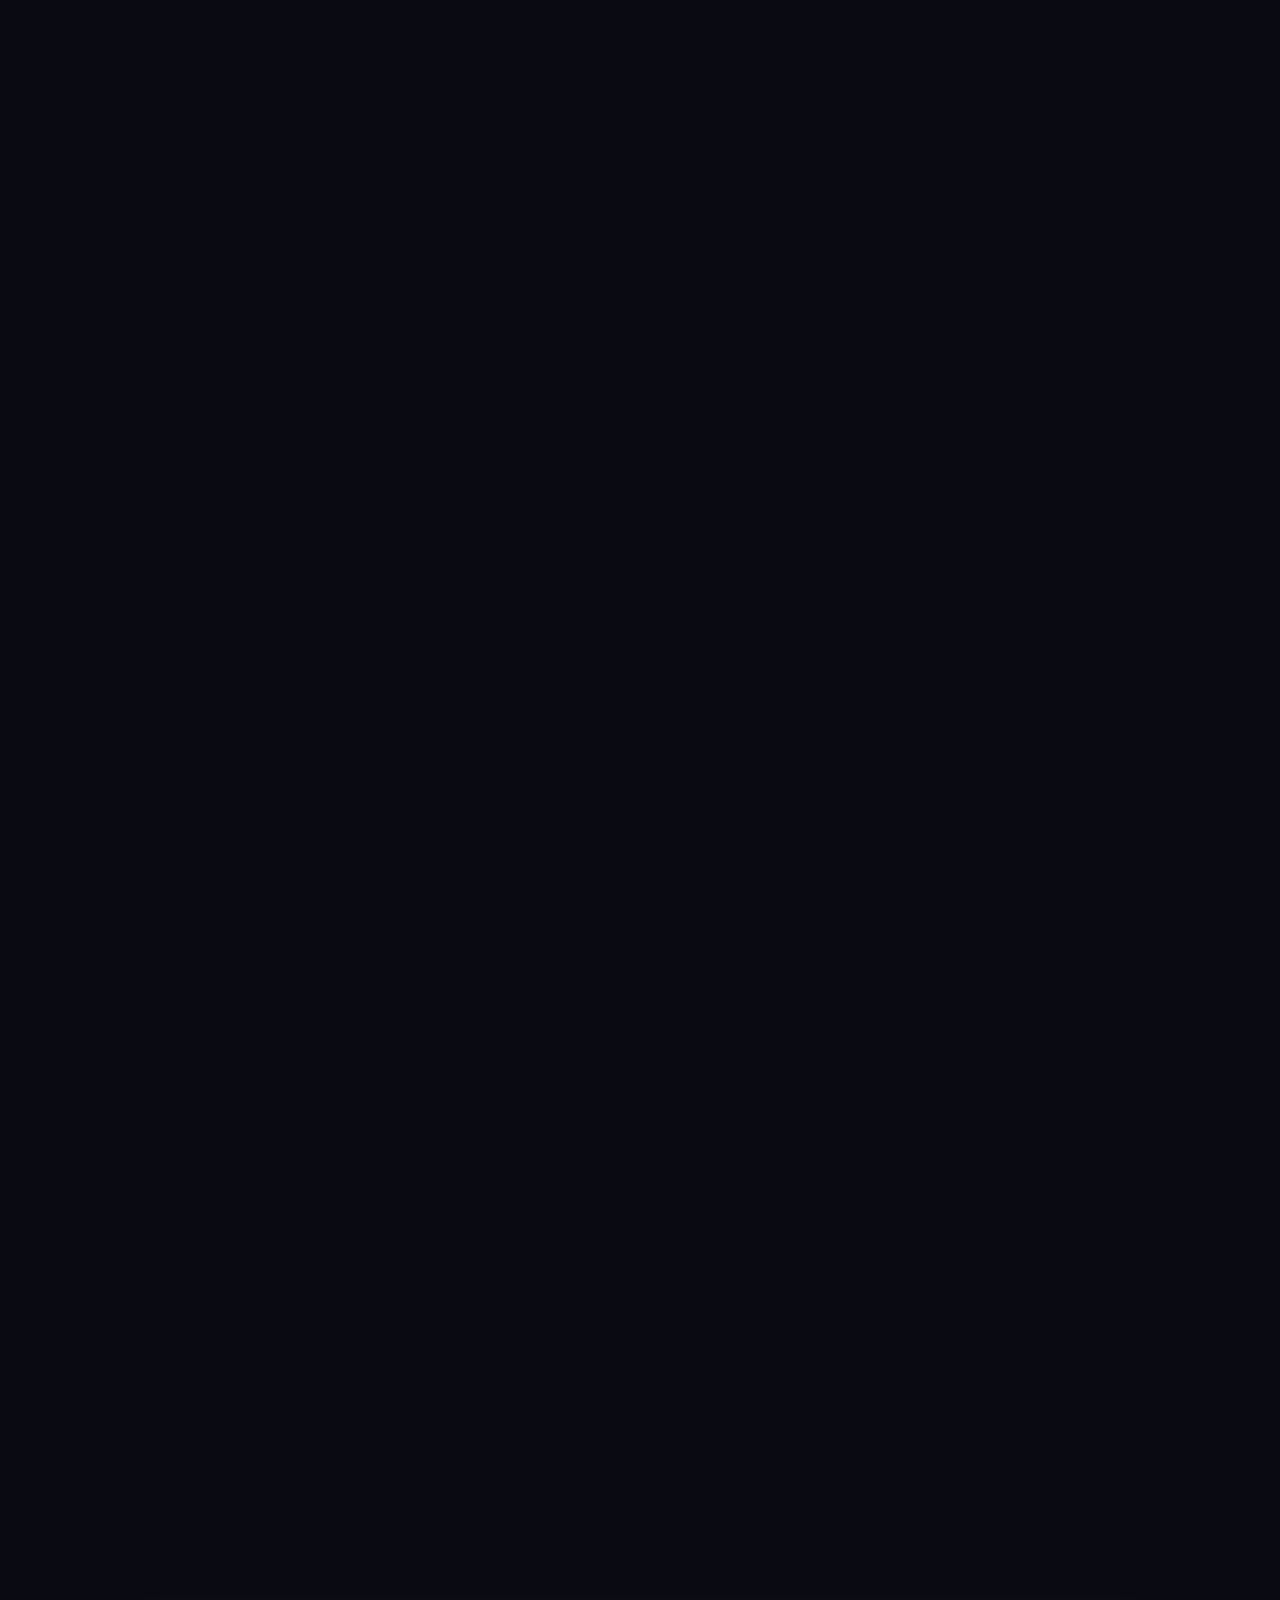
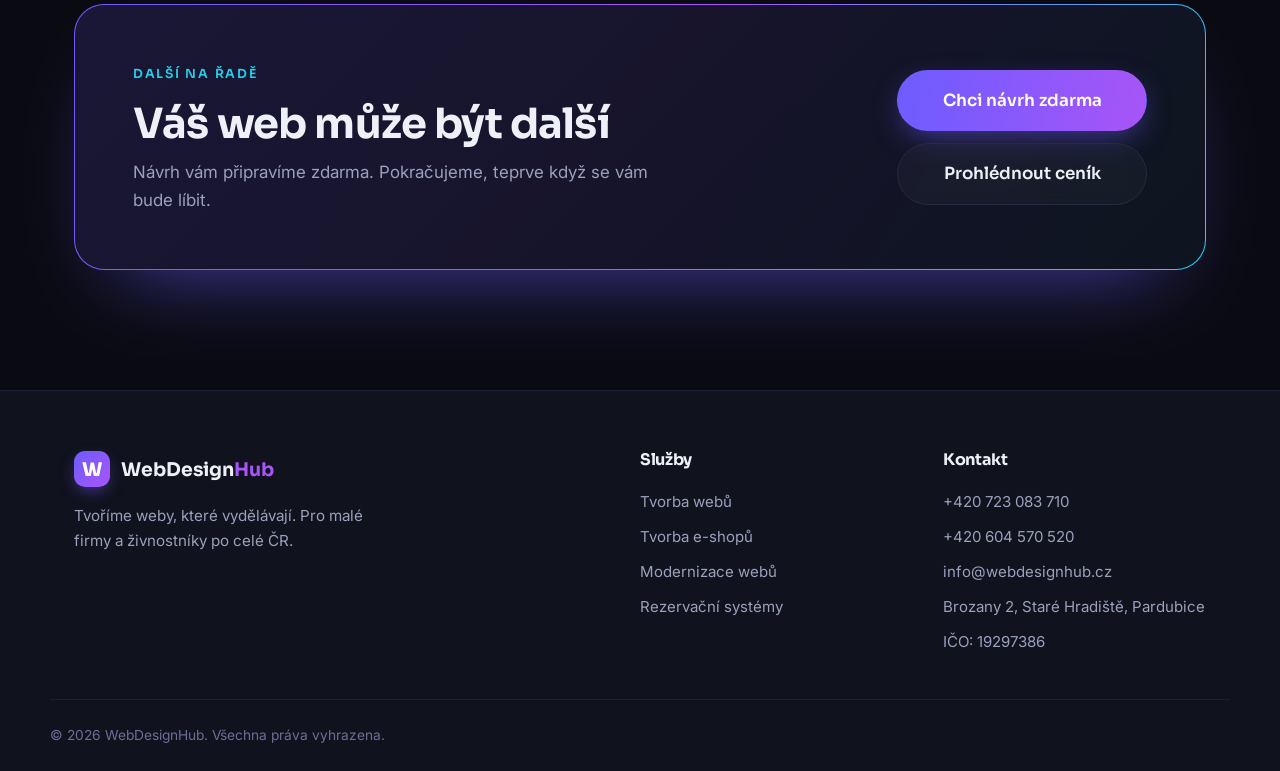
==== commit efd82655: "Reference v2: The Drop a EMS se posouvaji pomaleji, stejne jako Ted uklizeno Co-Authored-By: Claude " ====
--- a/reference.html
+++ b/reference.html
@@ -127,7 +127,7 @@
   </section>
 
   <!-- ===== The Drop ===== -->
-  <section class="rf-proj" id="thedrop" style="--tone:#c9a35a">
+  <section class="rf-proj" id="thedrop" style="--tone:#c9a35a; --run:2.35">
     <div class="container rf-proj__grid">
       <div class="rf-col">
         <div class="rf-text">
@@ -175,7 +175,7 @@
   </section>
 
   <!-- ===== EMS & Massage Studio ===== -->
-  <section class="rf-proj rf-proj--flip" id="ems" style="--tone:#1fa3b5">
+  <section class="rf-proj rf-proj--flip" id="ems" style="--tone:#1fa3b5; --run:2.1">
     <div class="container rf-proj__grid">
       <div class="rf-col">
         <div class="rf-text">
@@ -221,7 +221,7 @@
   </section>
 
   <!-- ===== Teď uklizeno ===== -->
-  <section class="rf-proj" id="teduklizeno" style="--tone:#2cc4a8; --run:.48">
+  <section class="rf-proj" id="teduklizeno" style="--tone:#2cc4a8">
     <div class="container rf-proj__grid">
       <div class="rf-col">
         <div class="rf-text">
--- a/assets/reference.css
+++ b/assets/reference.css
@@ -23,7 +23,7 @@
 .rf-proj__grid{ display:grid; grid-template-columns:.8fr 1.2fr; gap:64px; }
 .rf-proj--flip .rf-proj__grid{ grid-template-columns:1.2fr .8fr; }
 .rf-proj--flip .rf-track{ order:-1; }
-/* --run: délka prohlídky; kratší web má kratší stopu, aby se posouval stejně rychle jako ostatní */
+/* --run: délka prohlídky; delší web má delší stopu, aby se všechny posouvaly stejně pomalu */
 .rf-track{ height:calc(100vh + 160vh * var(--run,1)); }
 .rf-text, .rf-pinwrap{ position:sticky; top:0; height:100vh; display:flex; flex-direction:column; justify-content:center; padding-top:74px; }
 
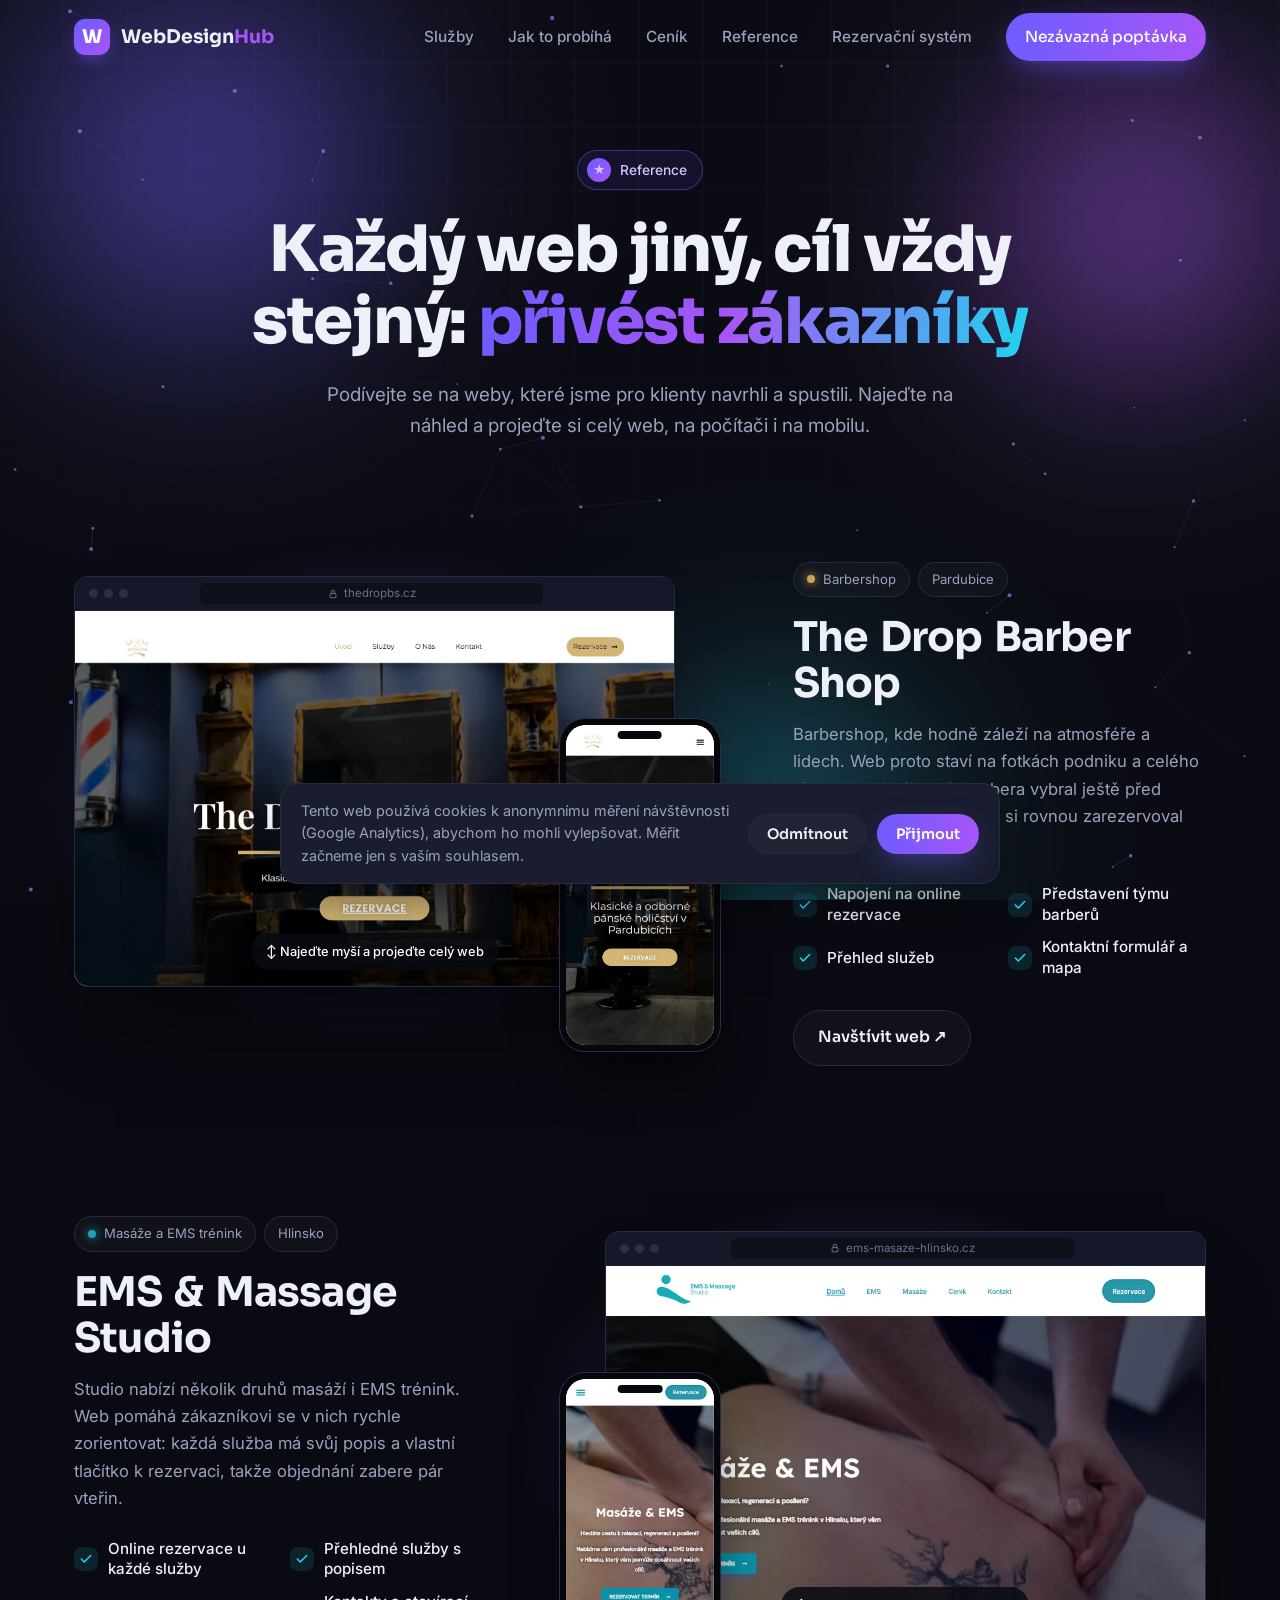
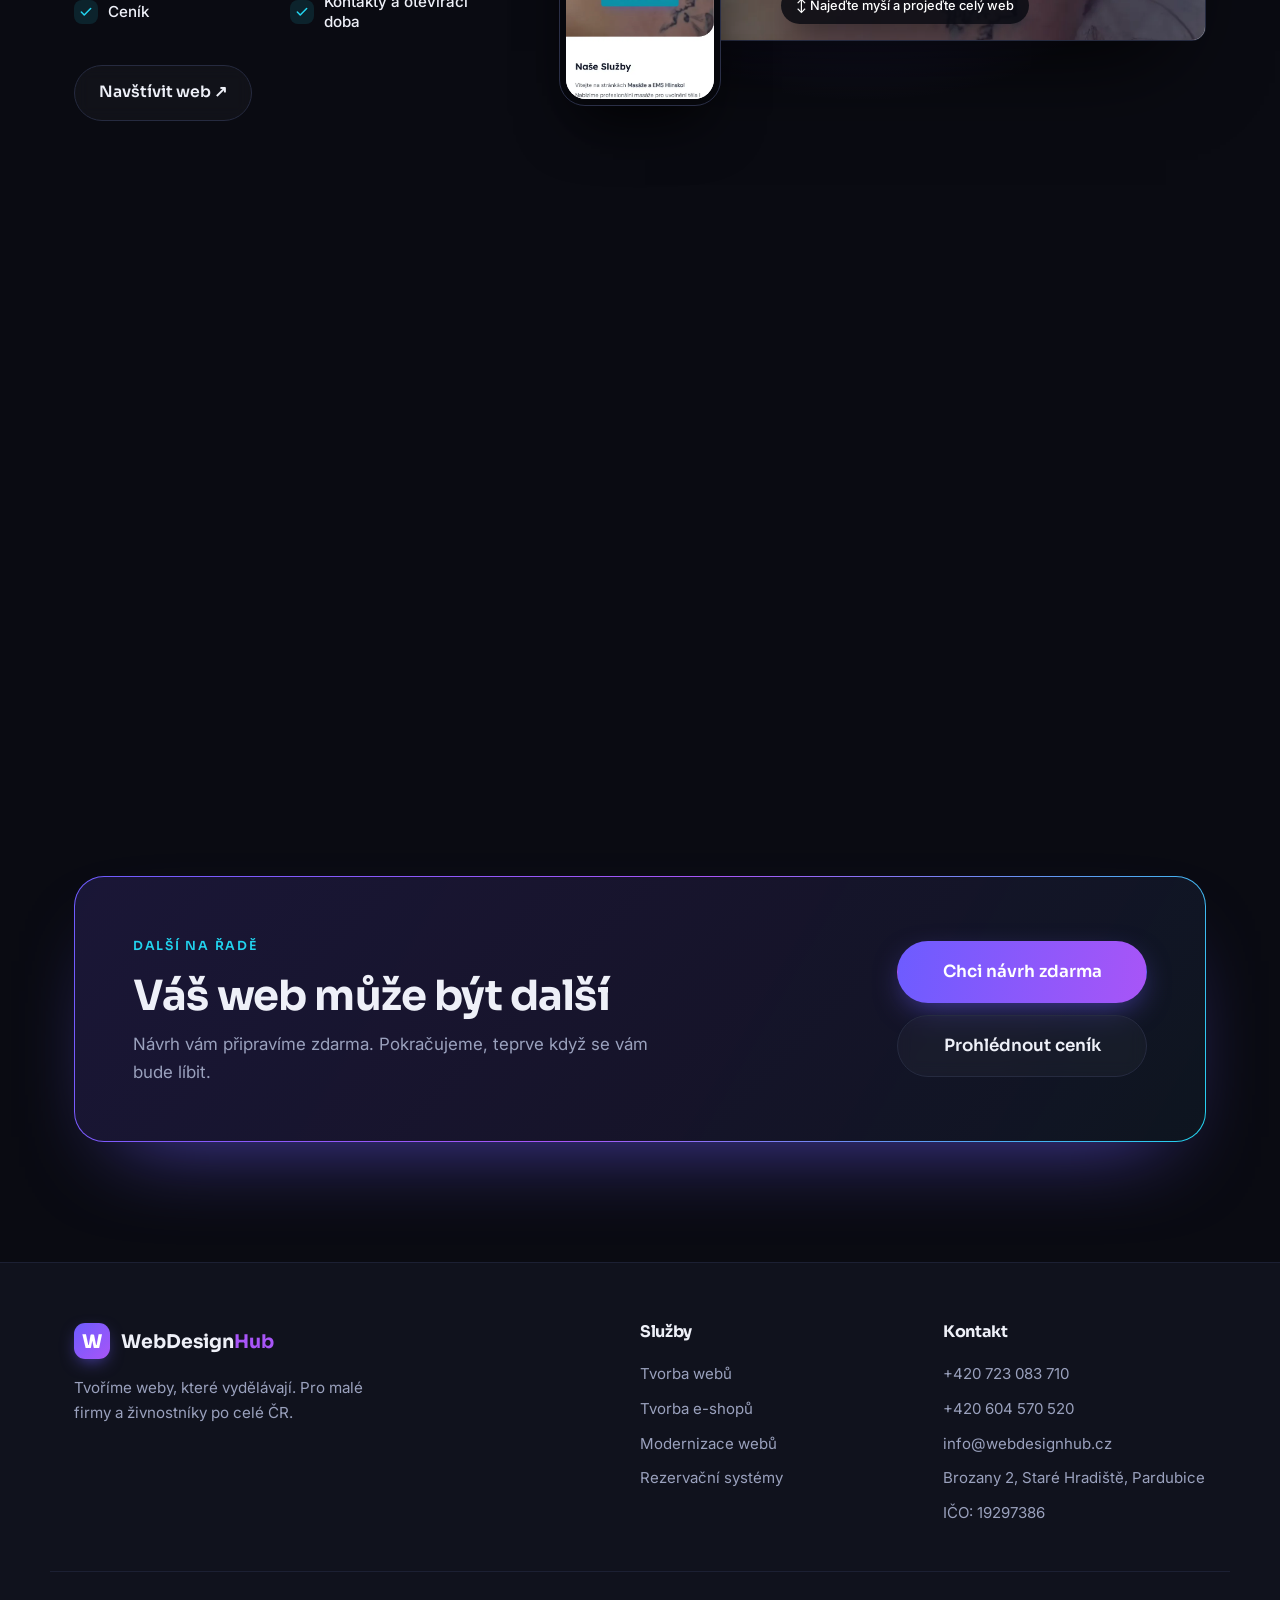
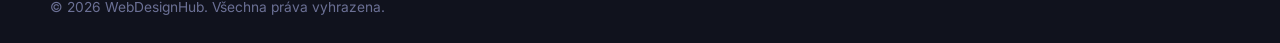
==== commit 77a52036: "Reference: na PC posun po najeti mysi, na mobilu a tabletu prohlidka scrollovanim Co-Authored-By: Cl" ====
--- a/reference.html
+++ b/reference.html
@@ -118,13 +118,106 @@
     <div class="container">
       <span class="rf-badge reveal"><span class="rf-badge__ico">★</span> Reference</span>
       <h1 class="reveal">Každý web jiný, cíl vždy stejný: <span class="grad">přivést zákazníky</span></h1>
-      <p class="rf-hero__lead reveal">
+      <p class="rf-hero__lead rf-pc-only reveal">
+        Podívejte se na weby, které jsme pro klienty navrhli a spustili. Najeďte na náhled
+        a projeďte si celý web, na počítači i na mobilu.
+      </p>
+      <p class="rf-hero__lead rf-touch-only reveal">
         Podívejte se na weby, které jsme pro klienty navrhli a spustili. Stačí scrollovat:
         weby se v náhledu procházejí spolu s vámi a ukážeme vám, co na nich klientům pomáhá.
       </p>
-      <div class="rf-cue reveal" aria-hidden="true"><span class="rf-cue__mouse"></span>Scrollujte</div>
+      <div class="rf-cue rf-touch-only reveal" aria-hidden="true"><span class="rf-cue__mouse"></span>Scrollujte</div>
     </div>
   </section>
+
+  <!-- ===== PC (myš): náhled se projede po najetí myší ===== -->
+  <div class="container rf-projects rf-pc">
+
+    <article class="rf-project" style="--tone:#c9a35a">
+      <div class="rf-device reveal">
+        <div class="rf-browser">
+          <div class="rf-bar" aria-hidden="true"><span class="rf-bar__dots"><i></i><i></i><i></i></span><span class="rf-url"><svg viewBox="0 0 24 24"><rect x="5" y="11" width="14" height="10" rx="2"/><path d="M8 11V7a4 4 0 0 1 8 0v4"/></svg>thedropbs.cz</span><span class="rf-bar__end"></span></div>
+          <div class="rf-screen">
+            <img src="assets/img/ref/thedrop-desktop.webp" alt="Web The Drop Barber Shop na počítači" width="1080" height="4016" loading="lazy" />
+            <span class="rf-hint">↕ Najeďte myší a projeďte celý web</span>
+          </div>
+        </div>
+        <div class="rf-phone">
+          <div class="rf-screen"><img src="assets/img/ref/thedrop-mobile.webp" alt="Web The Drop Barber Shop na mobilu" width="488" height="11610" loading="lazy" /></div>
+        </div>
+      </div>
+      <div class="rf-project__text reveal">
+        <div class="rf-meta"><span class="rf-tag"><i></i> Barbershop</span><span class="rf-tag">Pardubice</span></div>
+        <h2>The Drop Barber Shop</h2>
+        <p class="rf-project__desc">Barbershop, kde hodně záleží na atmosféře a lidech. Web proto staví na fotkách podniku a celého týmu, aby si zákazník barbera vybral ještě před návštěvou a jedním klikem si rovnou zarezervoval termín.</p>
+        <ul class="rf-feats">
+          <li><svg viewBox="0 0 24 24"><path d="M20 6 9 17l-5-5"/></svg> Napojení na online rezervace</li>
+          <li><svg viewBox="0 0 24 24"><path d="M20 6 9 17l-5-5"/></svg> Představení týmu barberů</li>
+          <li><svg viewBox="0 0 24 24"><path d="M20 6 9 17l-5-5"/></svg> Přehled služeb</li>
+          <li><svg viewBox="0 0 24 24"><path d="M20 6 9 17l-5-5"/></svg> Kontaktní formulář a mapa</li>
+        </ul>
+        <a href="https://thedropbs.cz" target="_blank" rel="noopener" class="btn btn--ghost">Navštívit web ↗</a>
+      </div>
+    </article>
+
+    <article class="rf-project rf-project--flip" style="--tone:#1fa3b5">
+      <div class="rf-device reveal">
+        <div class="rf-browser">
+          <div class="rf-bar" aria-hidden="true"><span class="rf-bar__dots"><i></i><i></i><i></i></span><span class="rf-url"><svg viewBox="0 0 24 24"><rect x="5" y="11" width="14" height="10" rx="2"/><path d="M8 11V7a4 4 0 0 1 8 0v4"/></svg>ems-masaze-hlinsko.cz</span><span class="rf-bar__end"></span></div>
+          <div class="rf-screen">
+            <img src="assets/img/ref/ems-desktop.webp" alt="Web EMS &amp; Massage Studio na počítači" width="1080" height="3689" loading="lazy" />
+            <span class="rf-hint">↕ Najeďte myší a projeďte celý web</span>
+          </div>
+        </div>
+        <div class="rf-phone">
+          <div class="rf-screen"><img src="assets/img/ref/ems-mobile.webp" alt="Web EMS &amp; Massage Studio na mobilu" width="488" height="9295" loading="lazy" /></div>
+        </div>
+      </div>
+      <div class="rf-project__text reveal">
+        <div class="rf-meta"><span class="rf-tag"><i></i> Masáže a EMS trénink</span><span class="rf-tag">Hlinsko</span></div>
+        <h2>EMS &amp; Massage Studio</h2>
+        <p class="rf-project__desc">Studio nabízí několik druhů masáží i EMS trénink. Web pomáhá zákazníkovi se v nich rychle zorientovat: každá služba má svůj popis a vlastní tlačítko k rezervaci, takže objednání zabere pár vteřin.</p>
+        <ul class="rf-feats">
+          <li><svg viewBox="0 0 24 24"><path d="M20 6 9 17l-5-5"/></svg> Online rezervace u každé služby</li>
+          <li><svg viewBox="0 0 24 24"><path d="M20 6 9 17l-5-5"/></svg> Přehledné služby s popisem</li>
+          <li><svg viewBox="0 0 24 24"><path d="M20 6 9 17l-5-5"/></svg> Ceník</li>
+          <li><svg viewBox="0 0 24 24"><path d="M20 6 9 17l-5-5"/></svg> Kontakty a otevírací doba</li>
+        </ul>
+        <a href="https://ems-masaze-hlinsko.cz" target="_blank" rel="noopener" class="btn btn--ghost">Navštívit web ↗</a>
+      </div>
+    </article>
+
+    <article class="rf-project" style="--tone:#2cc4a8">
+      <div class="rf-device reveal">
+        <div class="rf-browser">
+          <div class="rf-bar" aria-hidden="true"><span class="rf-bar__dots"><i></i><i></i><i></i></span><span class="rf-url"><svg viewBox="0 0 24 24"><rect x="5" y="11" width="14" height="10" rx="2"/><path d="M8 11V7a4 4 0 0 1 8 0v4"/></svg>teduklizeno.cz</span><span class="rf-bar__end"></span></div>
+          <div class="rf-screen">
+            <img src="assets/img/ref/teduklizeno-desktop.webp" alt="Web Teď uklizeno na počítači" width="1080" height="2074" loading="lazy" />
+            <span class="rf-hint">↕ Najeďte myší a projeďte celý web</span>
+          </div>
+        </div>
+        <div class="rf-phone">
+          <div class="rf-screen"><img src="assets/img/ref/teduklizeno-mobile.webp" alt="Web Teď uklizeno na mobilu" width="488" height="5638" loading="lazy" /></div>
+        </div>
+      </div>
+      <div class="rf-project__text reveal">
+        <div class="rf-meta"><span class="rf-tag"><i></i> Úklidové služby</span><span class="rf-tag">Hrochův Týnec</span></div>
+        <h2>Teď uklizeno</h2>
+        <p class="rf-project__desc">Úklidová firma pro domácnosti i firmy. Web jasně ukazuje, co všechno uklidí, jak spolupráce probíhá a kolik to stojí, aby zákazník neváhal a rovnou poslal poptávku.</p>
+        <ul class="rf-feats">
+          <li><svg viewBox="0 0 24 24"><path d="M20 6 9 17l-5-5"/></svg> Služby pro domácnosti i firmy</li>
+          <li><svg viewBox="0 0 24 24"><path d="M20 6 9 17l-5-5"/></svg> Ceník</li>
+          <li><svg viewBox="0 0 24 24"><path d="M20 6 9 17l-5-5"/></svg> Postup spolupráce krok za krokem</li>
+          <li><svg viewBox="0 0 24 24"><path d="M20 6 9 17l-5-5"/></svg> Nezávazná poptávka</li>
+        </ul>
+        <a href="https://teduklizeno.cz" target="_blank" rel="noopener" class="btn btn--ghost">Navštívit web ↗</a>
+      </div>
+    </article>
+
+  </div>
+
+  <!-- ===== Mobil a tablet: prohlídka řízená scrollováním ===== -->
+  <div class="rf-touch">
 
   <!-- ===== The Drop ===== -->
   <section class="rf-proj" id="thedrop" style="--tone:#c9a35a; --run:2.35">
@@ -265,6 +358,7 @@
       </div>
     </div>
   </section>
+  </div>
 
   <!-- ===== Závěrečná výzva ===== -->
   <section class="rf-cta" id="kontakt">
--- a/assets/reference.css
+++ b/assets/reference.css
@@ -19,7 +19,18 @@
   border-radius:2px; background:var(--accent); animation:rfCue 1.8s ease-in-out infinite; }
 @keyframes rfCue{ 0%{ transform:translateY(0); opacity:1; } 70%{ transform:translateY(12px); opacity:0; } 100%{ opacity:0; } }
 
-/* ===== Projekt: dlouhá stopa (rf-track), obsah přichycený na obrazovce ===== */
+/* ===== Přepínání podle zařízení =====
+   S myší (PC): náhled se projede po najetí myší (rf-pc). Mobil a tablet:
+   prohlídka řízená scrollováním (rf-touch). Třídy, které mají obě varianty
+   jinak, jsou vymezené přes .rf-pc / .rf-touch. */
+.rf-pc, .rf-pc-only{ display:none; }
+@media (hover:hover) and (pointer:fine){
+  .rf-pc{ display:grid; }
+  .rf-pc-only{ display:block; }
+  .rf-touch, .rf-touch-only{ display:none; }
+}
+
+/* ===== Mobil a tablet: dlouhá stopa (rf-track), obsah přichycený na obrazovce ===== */
 .rf-proj__grid{ display:grid; grid-template-columns:.8fr 1.2fr; gap:64px; }
 .rf-proj--flip .rf-proj__grid{ grid-template-columns:1.2fr .8fr; }
 .rf-proj--flip .rf-track{ order:-1; }
@@ -34,14 +45,14 @@
 .rf-tag i{ width:8px; height:8px; border-radius:50%; background:var(--tone,var(--accent)); box-shadow:0 0 10px var(--tone,var(--accent)); }
 .rf-text h2{ margin-bottom:14px; font-size:clamp(1.8rem,3.2vw,2.6rem); word-spacing:.08em; }
 .rf-desc{ margin-bottom:18px; color:var(--muted); font-size:1.02rem; }
-.rf-feats{ list-style:none; display:grid; gap:2px; margin:0 -12px 22px; }
-.rf-feats li{ display:flex; align-items:center; gap:12px; padding:9px 12px; border-radius:12px; cursor:pointer;
+.rf-touch .rf-feats{ list-style:none; display:grid; gap:2px; margin:0 -12px 22px; }
+.rf-touch .rf-feats li{ display:flex; align-items:center; gap:12px; padding:9px 12px; border-radius:12px; cursor:pointer;
   color:var(--muted); font-size:.95rem; font-weight:500; line-height:1.35; transition:color .3s, background .3s; }
-.rf-feats li::before{ content:""; width:9px; height:9px; flex:none; border-radius:50%; background:var(--line);
+.rf-touch .rf-feats li::before{ content:""; width:9px; height:9px; flex:none; border-radius:50%; background:var(--line);
   transition:background .3s, box-shadow .3s; }
-.rf-feats li:hover{ color:var(--text); }
-.rf-feats li.is-on{ color:var(--text); background:rgba(34,211,238,.07); }
-.rf-feats li.is-on::before{ background:var(--accent); box-shadow:0 0 0 4px rgba(34,211,238,.18), 0 0 12px rgba(34,211,238,.7); }
+.rf-touch .rf-feats li:hover{ color:var(--text); }
+.rf-touch .rf-feats li.is-on{ color:var(--text); background:rgba(34,211,238,.07); }
+.rf-touch .rf-feats li.is-on::before{ background:var(--accent); box-shadow:0 0 0 4px rgba(34,211,238,.18), 0 0 12px rgba(34,211,238,.7); }
 .rf-progress{ display:flex; align-items:center; gap:14px; margin-bottom:26px; color:var(--faint);
   font-size:.74rem; font-weight:600; letter-spacing:.1em; text-transform:uppercase; }
 .rf-progress span{ position:relative; flex:1; height:3px; overflow:hidden; border-radius:3px; background:var(--line); }
@@ -69,15 +80,15 @@
 .rf-laptop__base::before{ content:""; position:absolute; top:0; left:50%; width:16%; height:42%;
   border-radius:0 0 8px 8px; background:#141624; transform:translateX(-50%); }
 
-.rf-phone{ position:absolute; right:0; bottom:0; z-index:2; width:22%; padding:clamp(4px,.55vw,7px);
+.rf-touch .rf-phone{ position:absolute; right:0; bottom:0; z-index:2; width:22%; padding:clamp(4px,.55vw,7px);
   border-radius:clamp(20px,2.9vw,36px); background:#07080d; border:1px solid #30364f;
   box-shadow:0 34px 60px -22px rgba(0,0,0,.95), inset 0 0 0 2px #14161f; }
-.rf-proj--flip .rf-phone{ right:auto; left:0; }
-.rf-phone::before{ content:""; position:absolute; top:clamp(9px,1.15vw,14px); left:50%; z-index:3; width:32%;
+.rf-touch .rf-proj--flip .rf-phone{ right:auto; left:0; }
+.rf-touch .rf-phone::before{ content:""; position:absolute; top:clamp(9px,1.15vw,14px); left:50%; z-index:3; width:32%;
   height:clamp(6px,.8vw,10px); border-radius:99px; background:#07080d; transform:translateX(-50%); }
-.rf-phone .rf-screen{ aspect-ratio:9/19.5; border-radius:clamp(16px,2.4vw,29px); }
-
-.rf-screen{ position:relative; overflow:hidden; background:#fff; }
+.rf-touch .rf-phone .rf-screen{ aspect-ratio:9/19.5; border-radius:clamp(16px,2.4vw,29px); }
+
+.rf-touch .rf-screen{ position:relative; overflow:hidden; background:#fff; }
 .rf-scroll{ position:relative; will-change:transform; }
 .rf-scroll img{ display:block; width:100%; height:auto; }
 
@@ -110,6 +121,71 @@
 .rf-mcap__bar i{ position:absolute; inset:0; transform:scaleX(0); transform-origin:left;
   background:linear-gradient(90deg,var(--brand),var(--accent)); }
 
+/* ===== PC: weby v okně prohlížeče + mobilu, posun po najetí myší ===== */
+.rf-projects{ gap:150px; padding-block:90px 90px; }
+.rf-project{ display:grid; grid-template-columns:1.22fr .78fr; gap:72px; align-items:center; }
+.rf-project--flip{ grid-template-columns:.78fr 1.22fr; }
+.rf-project--flip .rf-device{ order:2; }
+
+.rf-device{ position:relative; isolation:isolate; padding:0 7% 10% 0; cursor:ns-resize; }
+.rf-project--flip .rf-device{ padding:0 0 10% 7%; }
+.rf-device::before{ content:""; position:absolute; inset:0 6% 8% 0; z-index:-1; pointer-events:none;
+  background:radial-gradient(closest-side, rgba(109,92,255,.33), transparent); transform:scale(1.15); }
+
+.rf-browser{ border-radius:14px; overflow:hidden; border:1px solid var(--line); background:#0f111b;
+  box-shadow:0 50px 90px -40px rgba(0,0,0,.85), inset 0 1px 0 rgba(255,255,255,.04); }
+.rf-bar{ display:flex; align-items:center; gap:12px; height:34px; padding:0 14px;
+  background:#151829; border-bottom:1px solid var(--line-soft); }
+.rf-bar__dots{ display:flex; gap:6px; }
+.rf-bar__dots i{ width:9px; height:9px; border-radius:50%; background:#2a2f47; }
+.rf-url{ display:flex; align-items:center; justify-content:center; gap:6px; flex:1; max-width:60%; height:21px; margin:0 auto;
+  border-radius:6px; background:#0d0f19; color:var(--faint); font-size:.72rem; white-space:nowrap; overflow:hidden; }
+.rf-url svg{ width:10px; height:10px; flex:none; fill:none; stroke:currentColor; stroke-width:2.4; }
+.rf-bar__end{ width:45px; }
+
+.rf-pc .rf-screen{ position:relative; overflow:hidden; aspect-ratio:16/10; background:#fff; }
+.rf-pc .rf-screen img{ display:block; width:100%; height:auto; transform:translateY(0);
+  transition:transform 1.1s var(--ease); will-change:transform; }
+.rf-device:hover .rf-screen img{ transform:translateY(var(--shift,0px));
+  transition-duration:var(--dur,6s); transition-timing-function:cubic-bezier(.45,.05,.55,.95); }
+
+.rf-pc .rf-phone{ position:absolute; right:0; bottom:0; z-index:2; width:25%; padding:6px; border-radius:26px;
+  background:#06070c; border:1px solid #2a2f47; box-shadow:0 30px 60px -20px rgba(0,0,0,.9); }
+.rf-pc .rf-project--flip .rf-phone{ right:auto; left:0; }
+.rf-pc .rf-phone::before{ content:""; position:absolute; top:12px; left:50%; z-index:2; width:28%; height:8px;
+  border-radius:99px; background:#06070c; transform:translateX(-50%); }
+.rf-pc .rf-phone .rf-screen{ aspect-ratio:9/19.5; border-radius:20px; }
+
+.rf-hint{ position:absolute; left:50%; bottom:16px; z-index:2; display:flex; align-items:center; gap:8px; padding:8px 15px;
+  border-radius:999px; background:rgba(10,11,18,.86); color:#fff; font-size:.8rem; font-weight:500; white-space:nowrap;
+  transform:translateX(-50%); pointer-events:none; transition:opacity .35s; box-shadow:0 10px 30px -10px rgba(0,0,0,.6); }
+.rf-device:hover .rf-hint{ opacity:0; }
+
+.rf-project h2{ margin-bottom:14px; font-size:clamp(1.8rem,3.2vw,2.6rem); word-spacing:.08em; }
+.rf-project__desc{ margin-bottom:26px; color:var(--muted); font-size:1.04rem; }
+.rf-pc .rf-feats{ list-style:none; display:grid; grid-template-columns:1fr 1fr; gap:12px 18px; margin-bottom:32px; }
+.rf-pc .rf-feats li{ display:flex; align-items:center; gap:10px; font-size:.95rem; font-weight:500; line-height:1.35; }
+.rf-pc .rf-feats svg{ width:24px; height:24px; padding:5px; flex:none; border-radius:8px; background:rgba(34,211,238,.12);
+  fill:none; stroke:var(--accent); stroke-width:2.6; stroke-linecap:round; stroke-linejoin:round; }
+
+@media (max-width:960px){
+  .rf-projects{ gap:110px; padding-top:70px; }
+  .rf-project, .rf-project--flip{ grid-template-columns:1fr; gap:44px; }
+  .rf-project--flip .rf-device{ order:0; }
+}
+@media (max-width:620px){
+  .rf-bar{ height:26px; padding:0 10px; }
+  .rf-bar__dots i{ width:7px; height:7px; }
+  .rf-url{ height:16px; font-size:.62rem; }
+  .rf-pc .rf-phone{ width:31%; padding:4px; border-radius:18px; }
+  .rf-pc .rf-phone .rf-screen{ border-radius:14px; }
+  .rf-pc .rf-phone::before{ top:8px; height:6px; }
+  .rf-pc .rf-feats{ grid-template-columns:1fr; }
+}
+@media (prefers-reduced-motion:reduce){
+  .rf-pc .rf-screen img{ transition:none; }
+}
+
 /* ===== Závěrečná výzva ===== */
 .rf-cta{ padding:40px 0 120px; }
 .rf-cta__box{ display:grid; grid-template-columns:1fr auto; gap:48px; align-items:center; padding:54px 58px;
@@ -127,7 +203,7 @@
   .rf-proj__grid, .rf-proj--flip .rf-proj__grid{ grid-template-columns:1fr; gap:0; }
   .rf-proj--flip .rf-track{ order:0; }
   .rf-text{ position:static; height:auto; padding:90px 0 0; }
-  .rf-feats, .rf-progress{ display:none; }
+  .rf-touch .rf-feats, .rf-progress{ display:none; }
   .rf-track{ height:calc(100vh + 130vh * var(--run,1)); height:calc(100svh + 130svh * var(--run,1)); }
   .rf-pinwrap{ height:100vh; height:100svh; }
   .rf-stage{ width:min(100%, calc((100svh - 330px) * 1.5)); }
